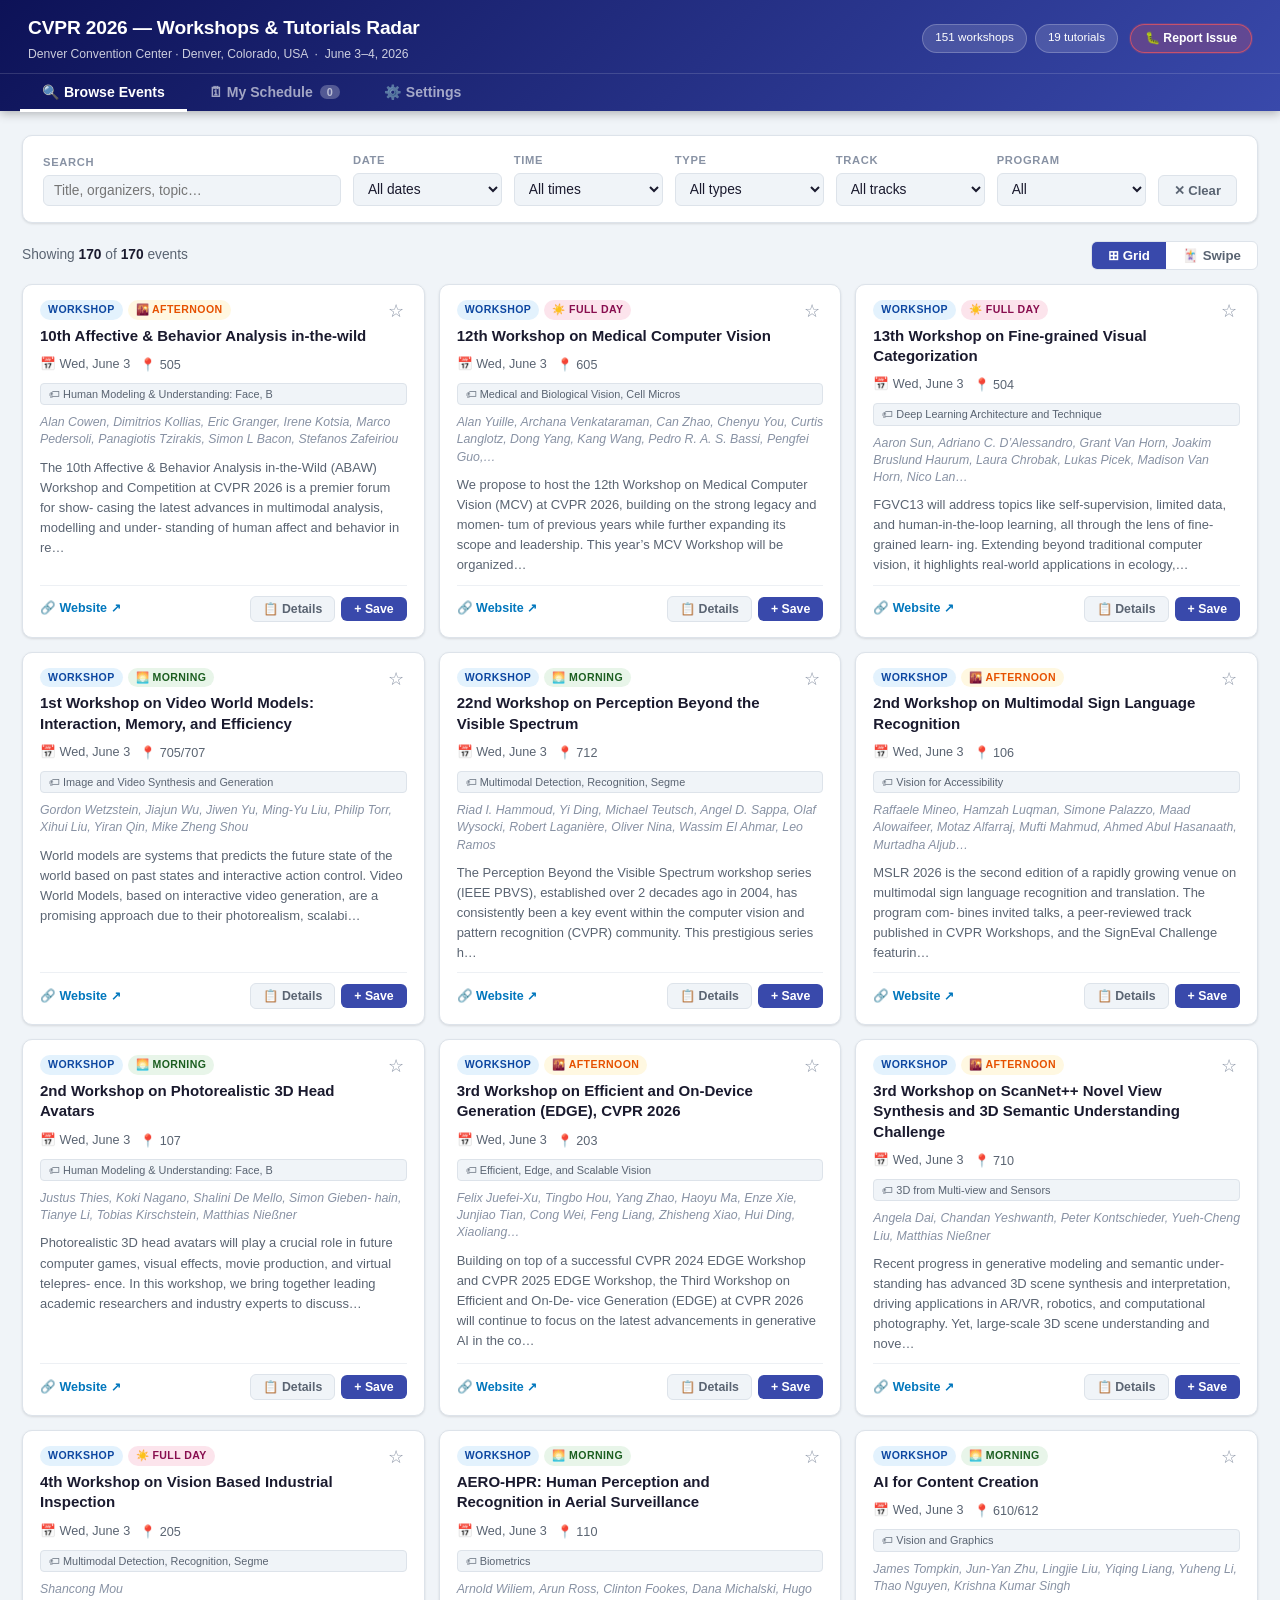
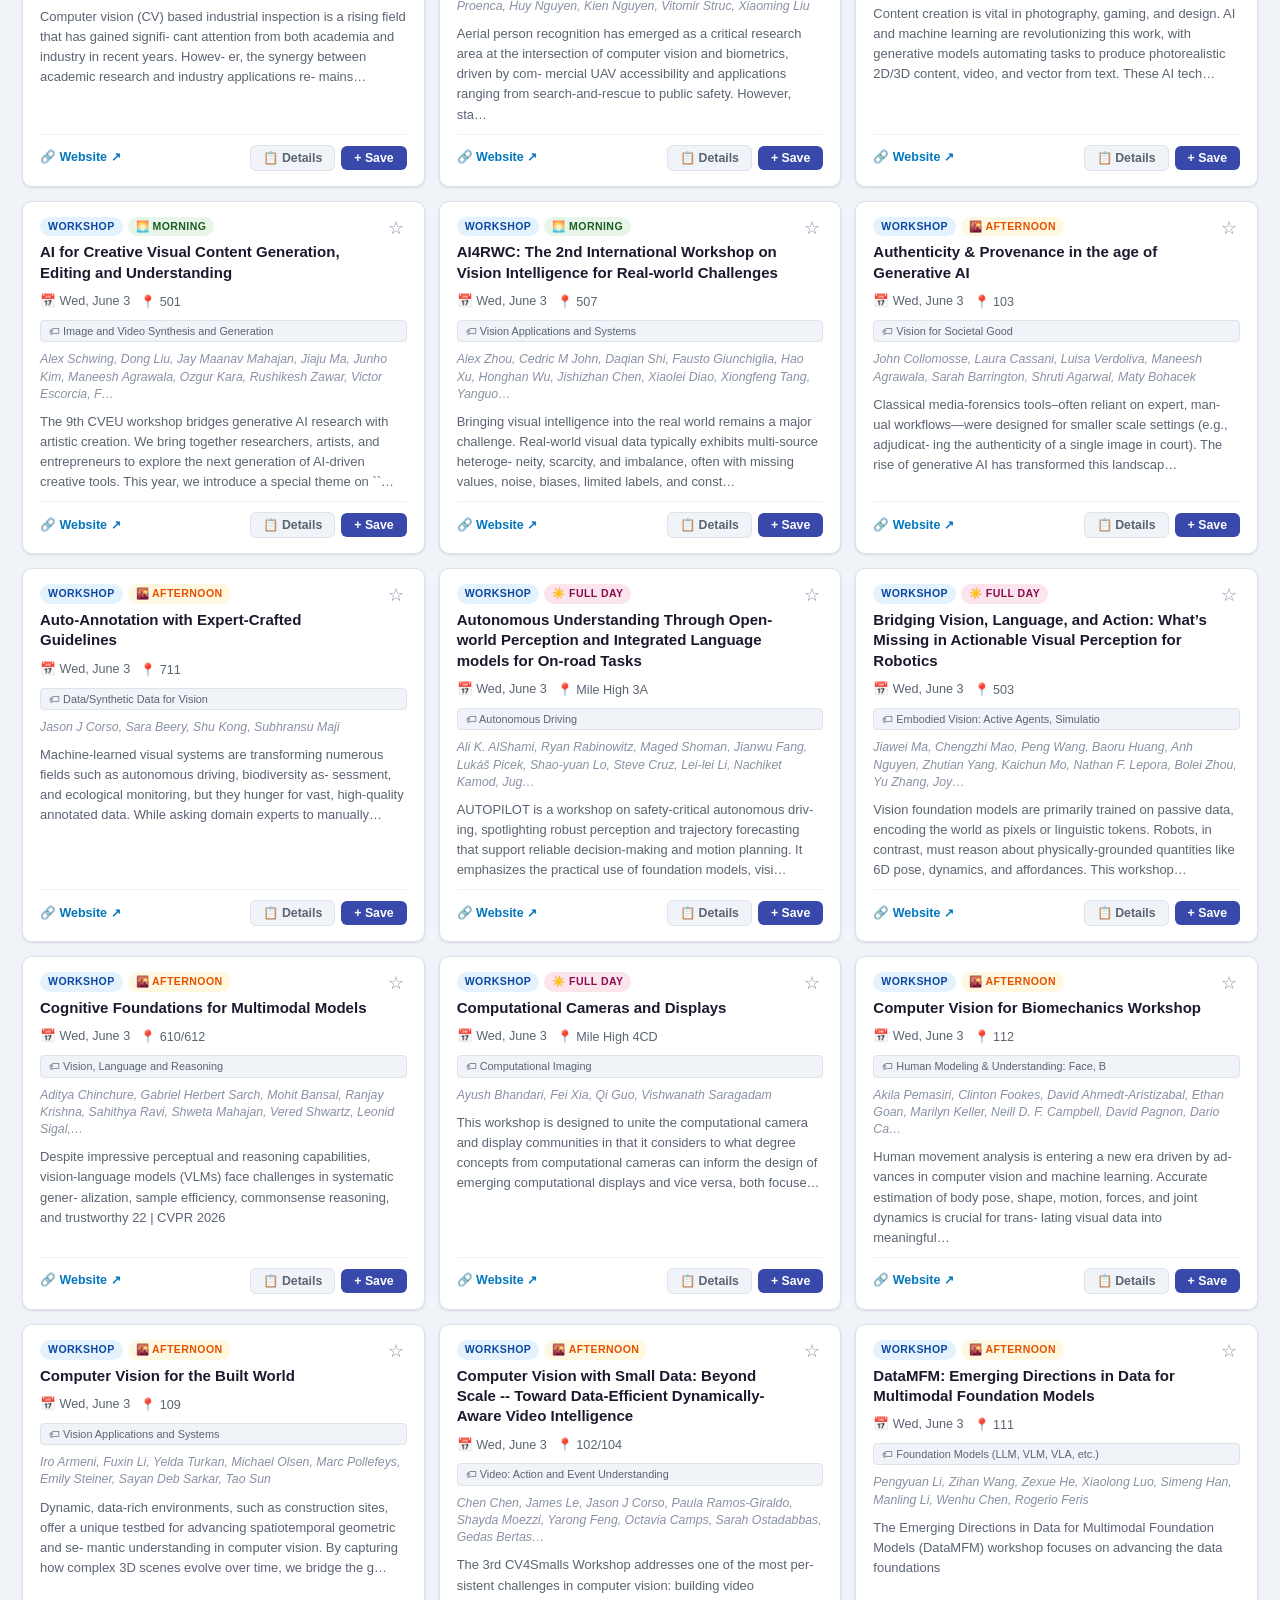
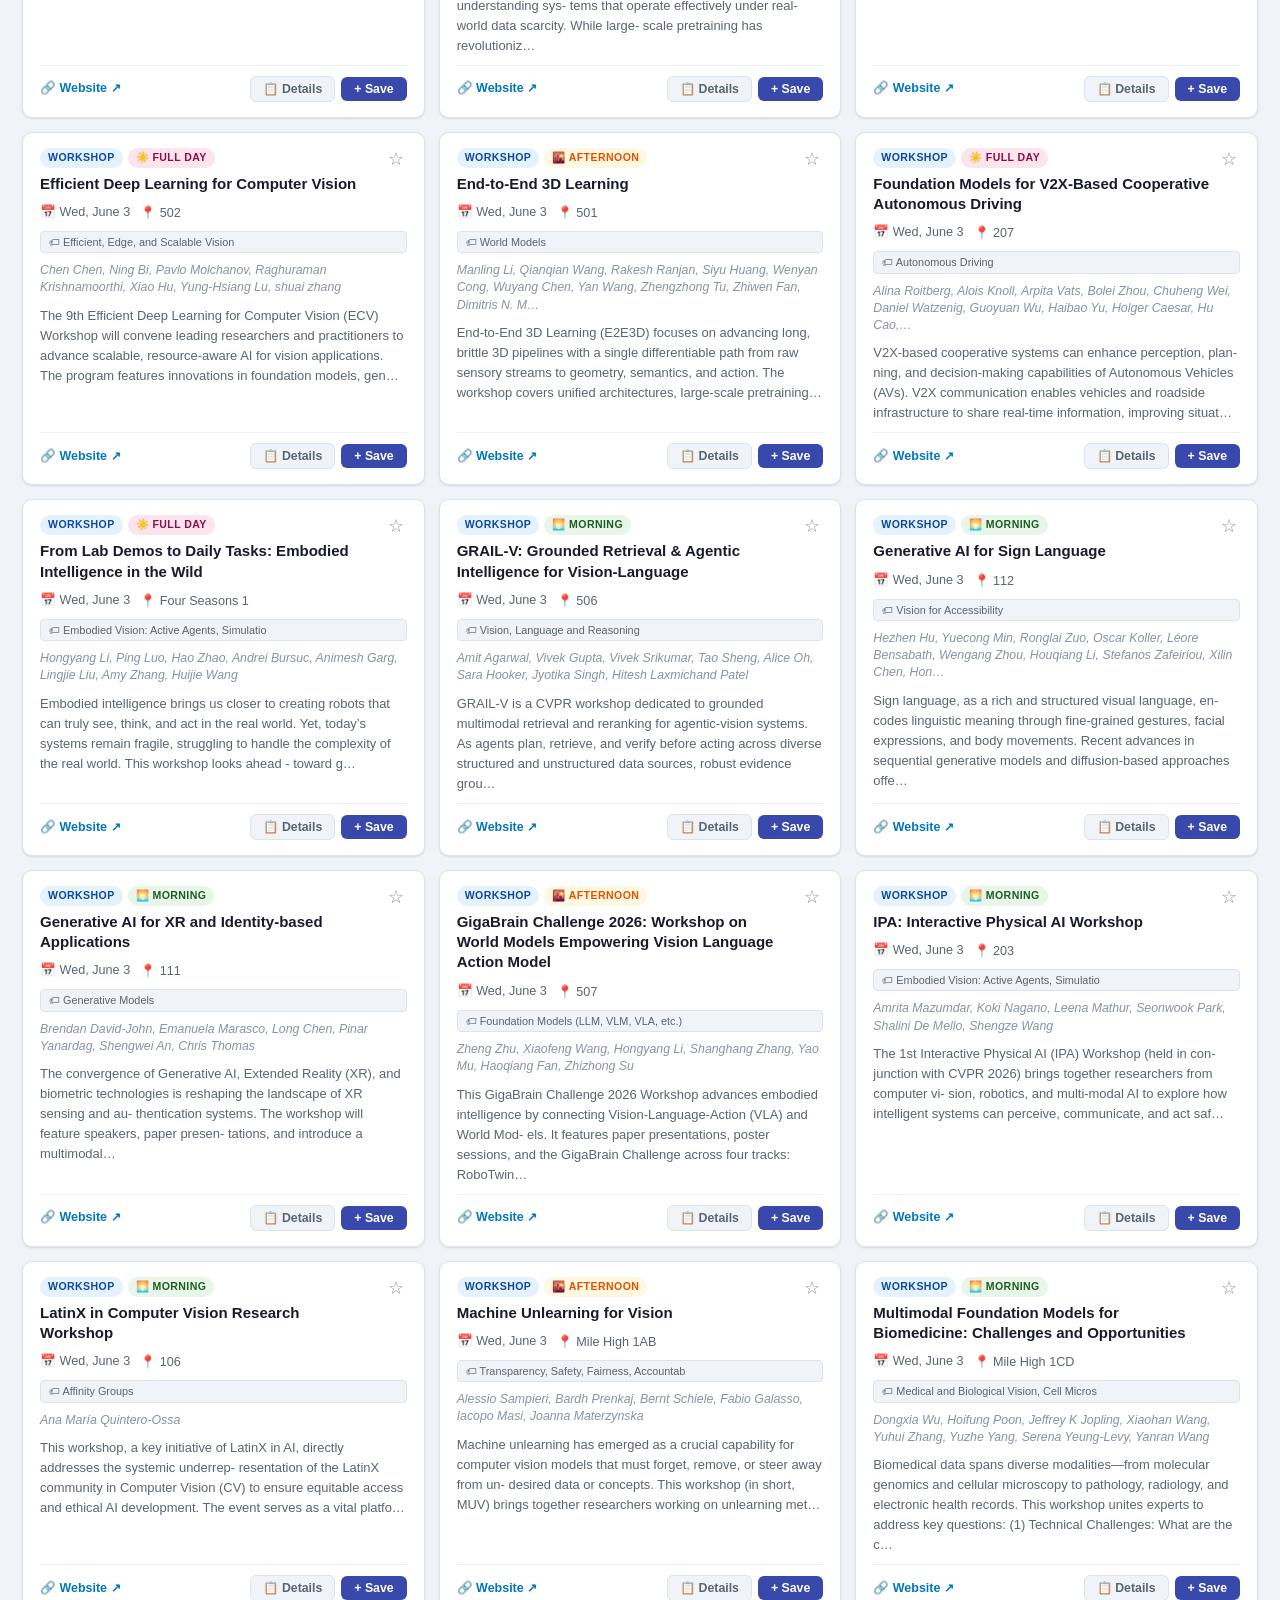
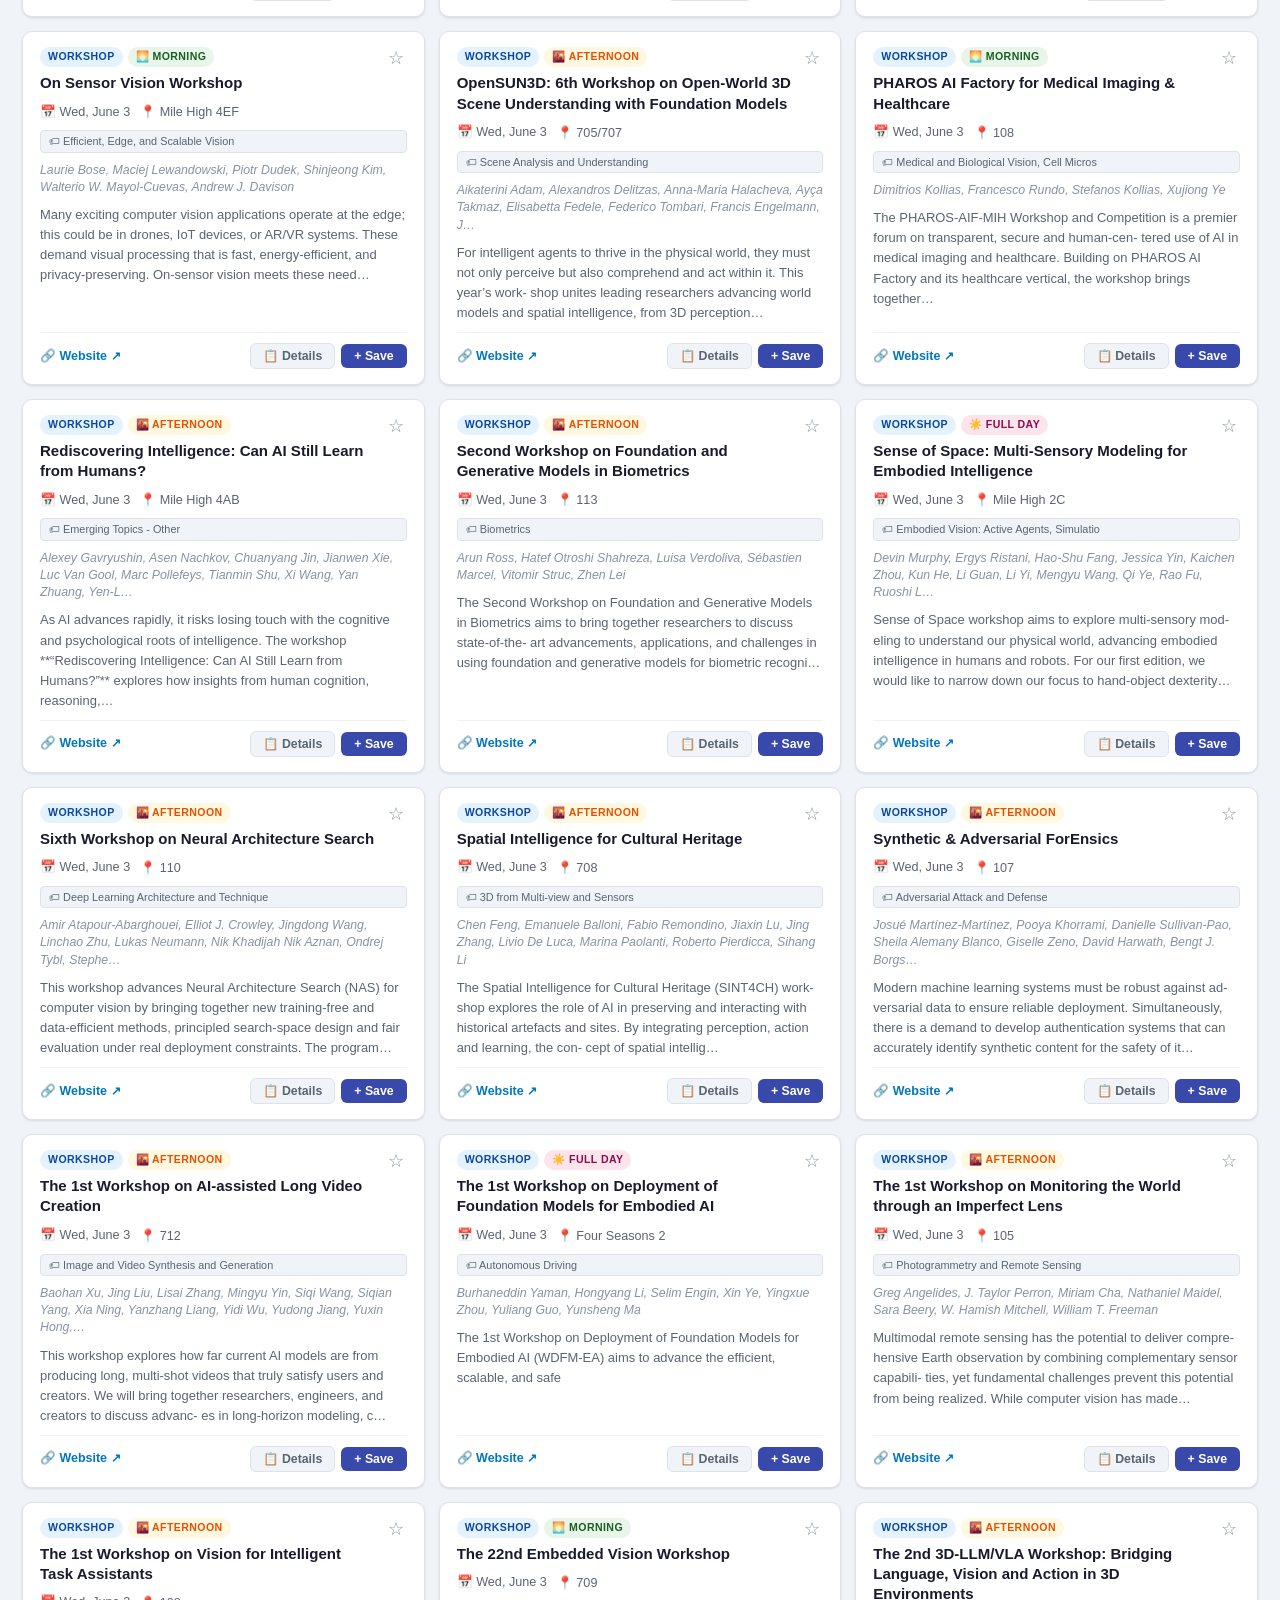
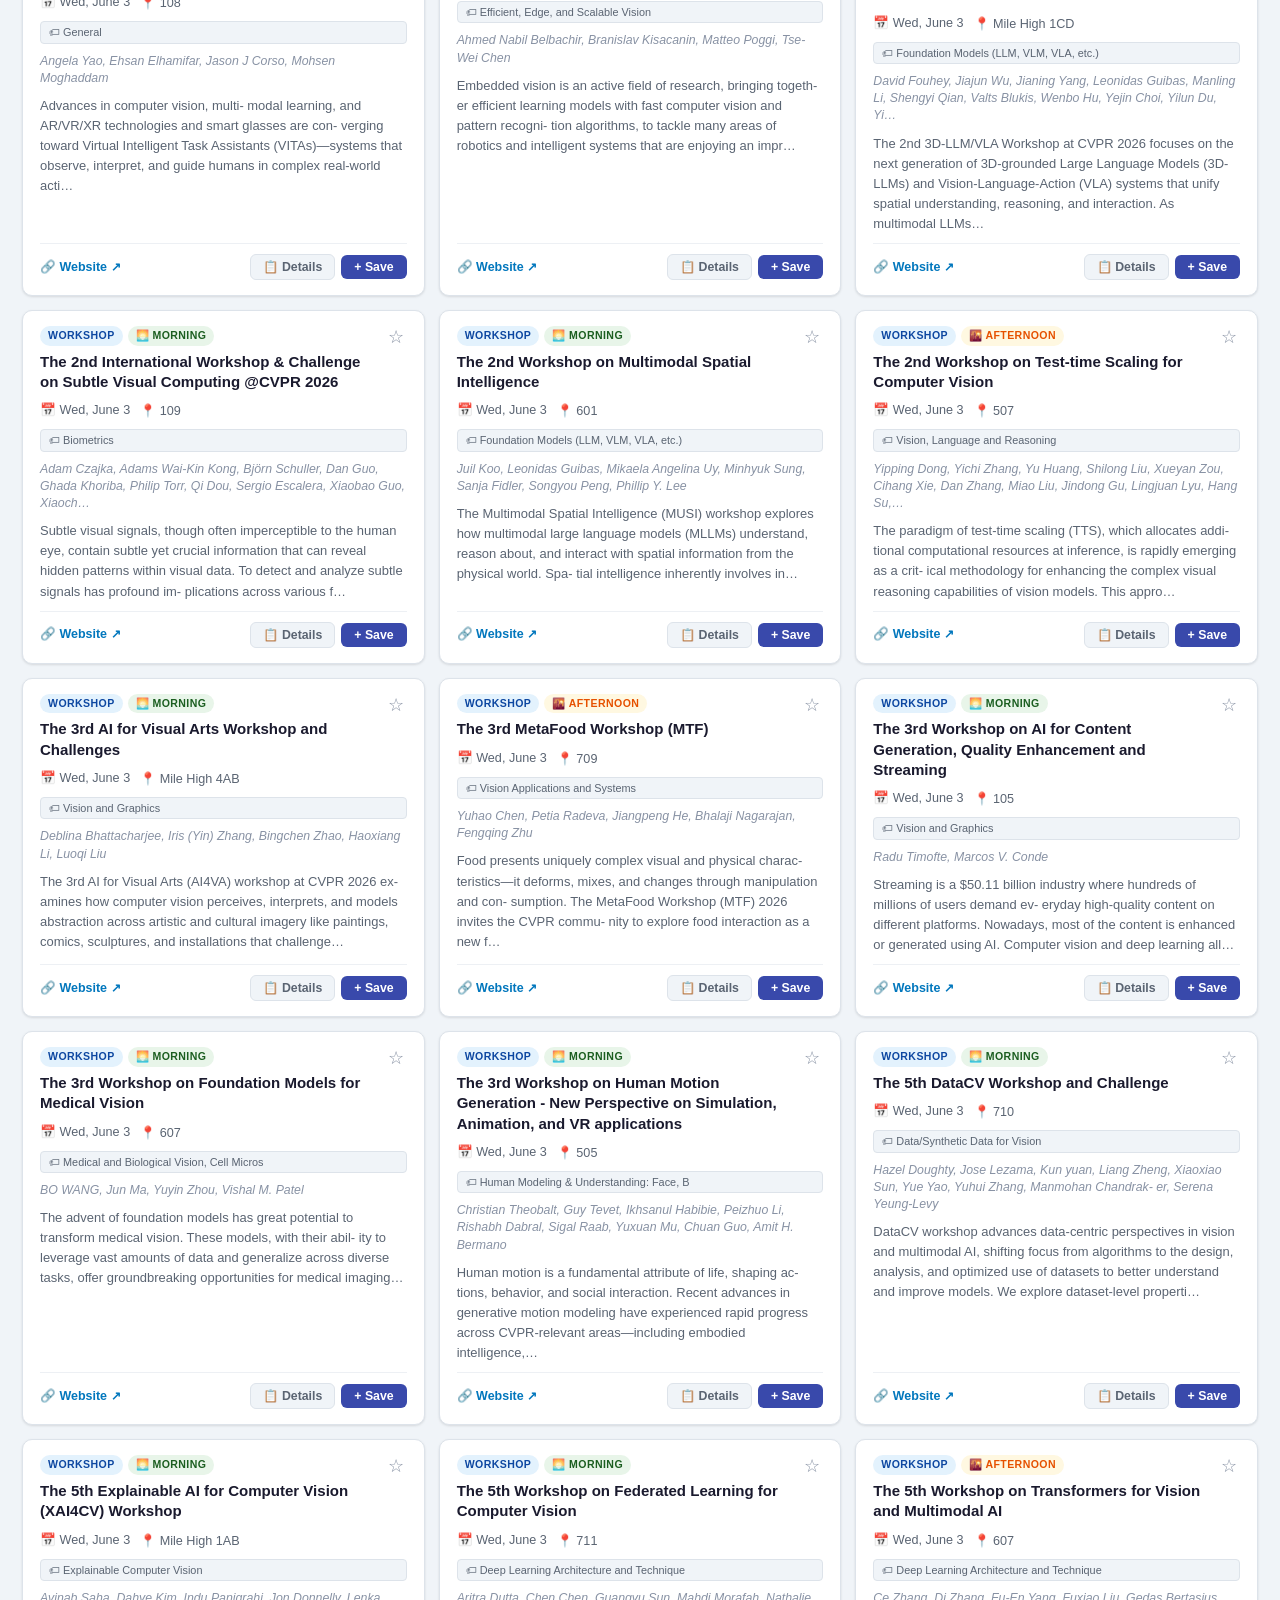
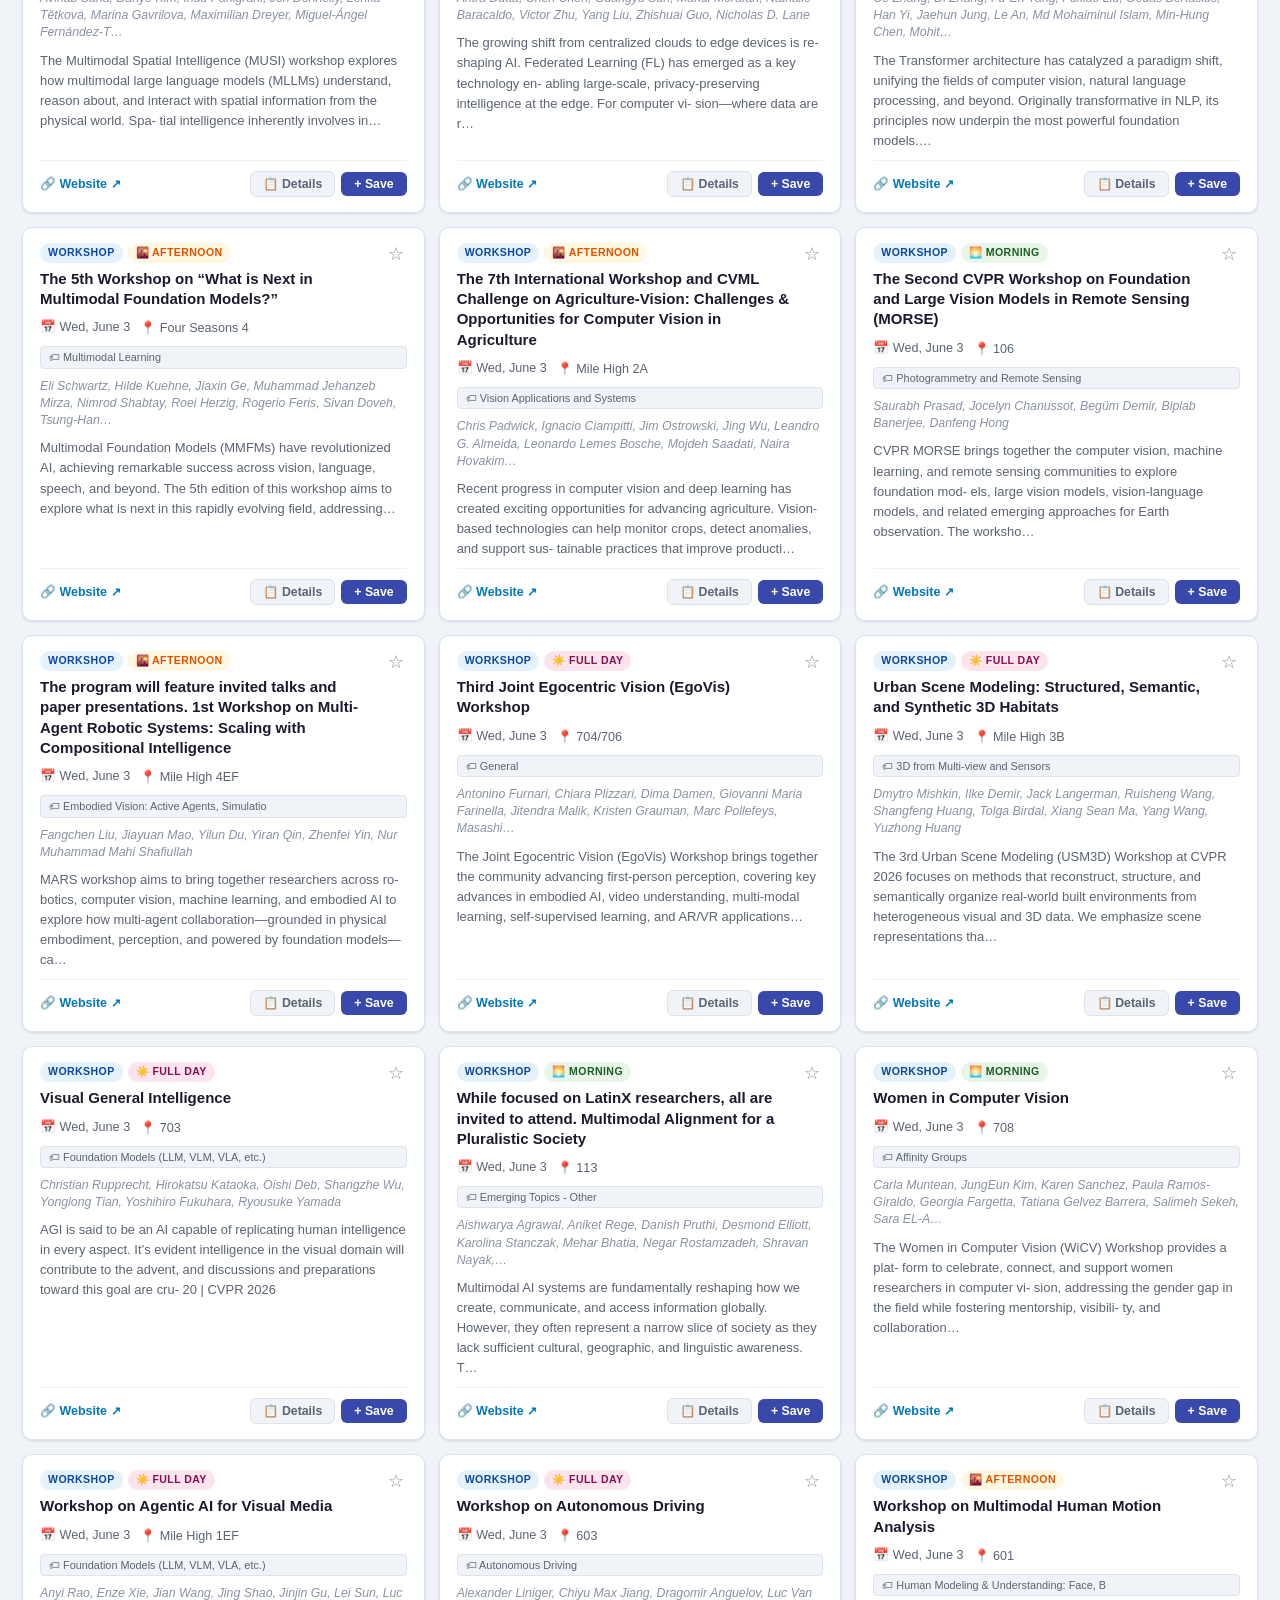
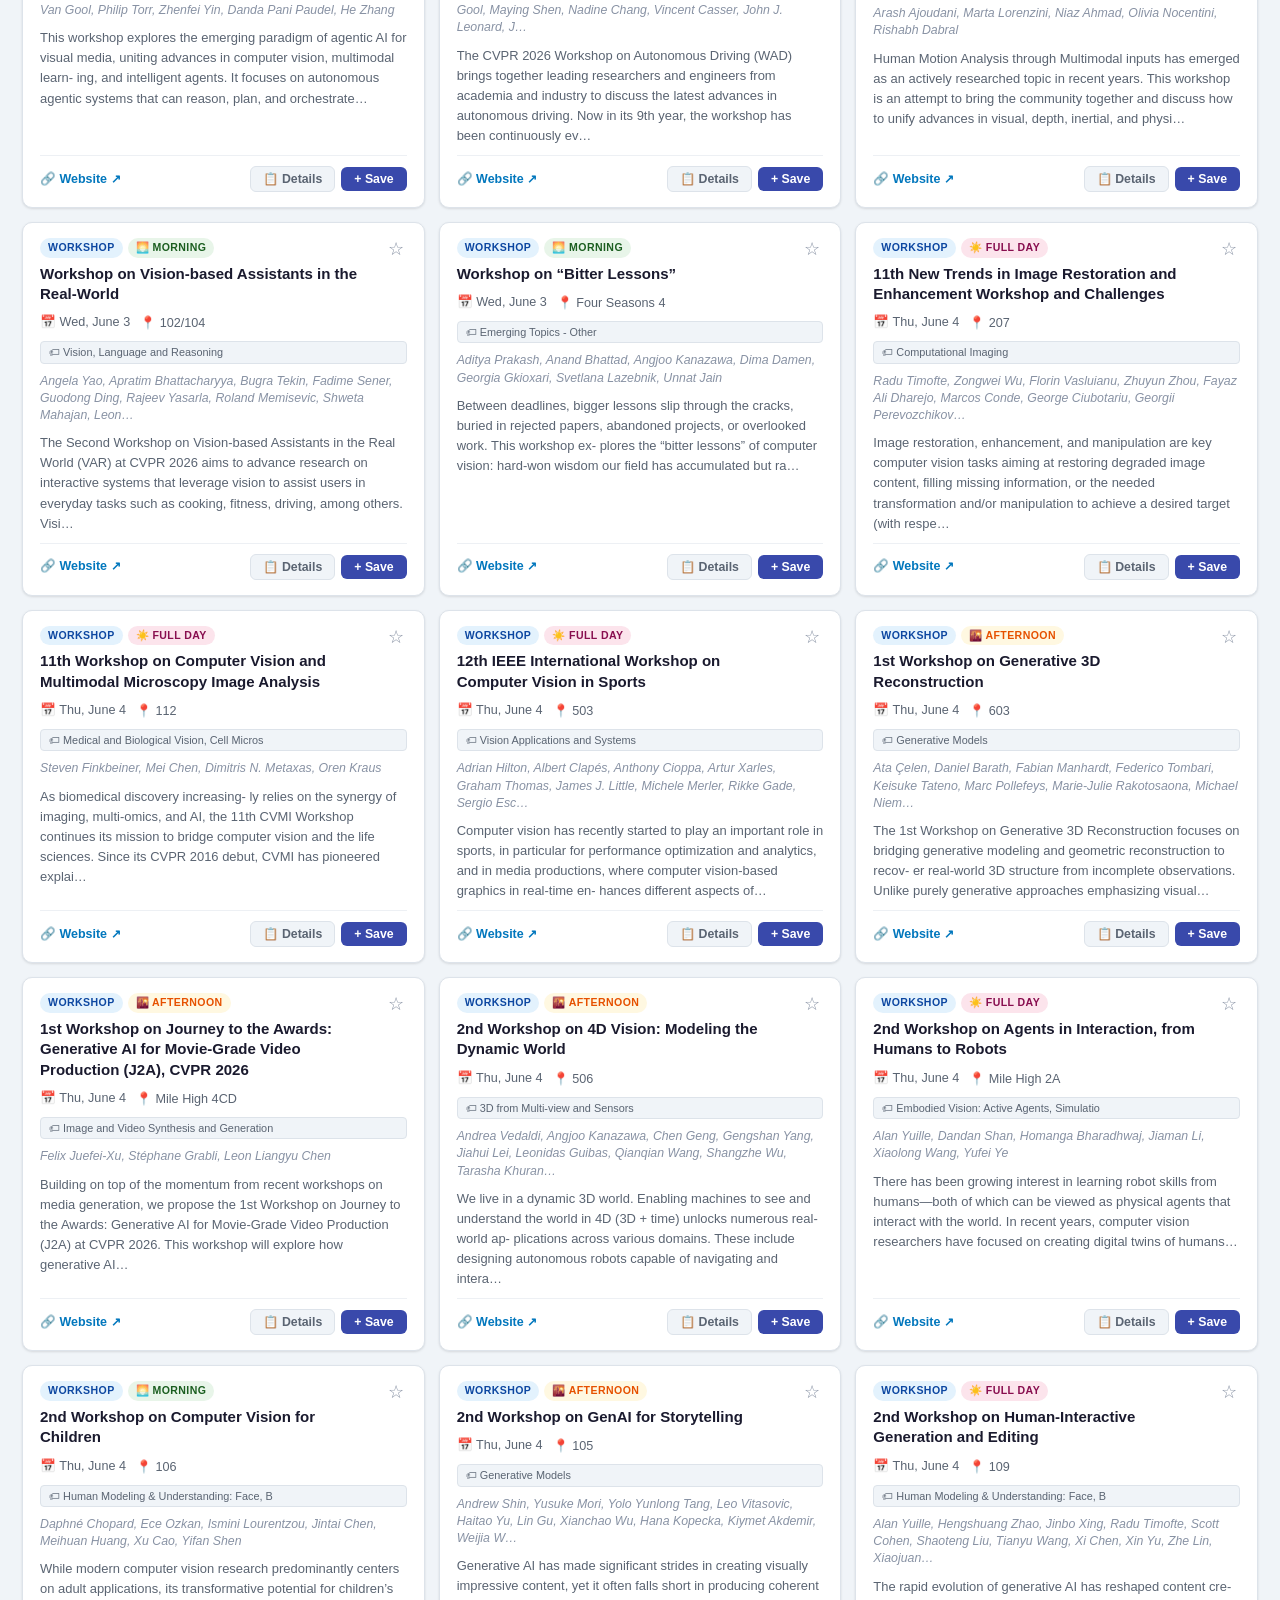
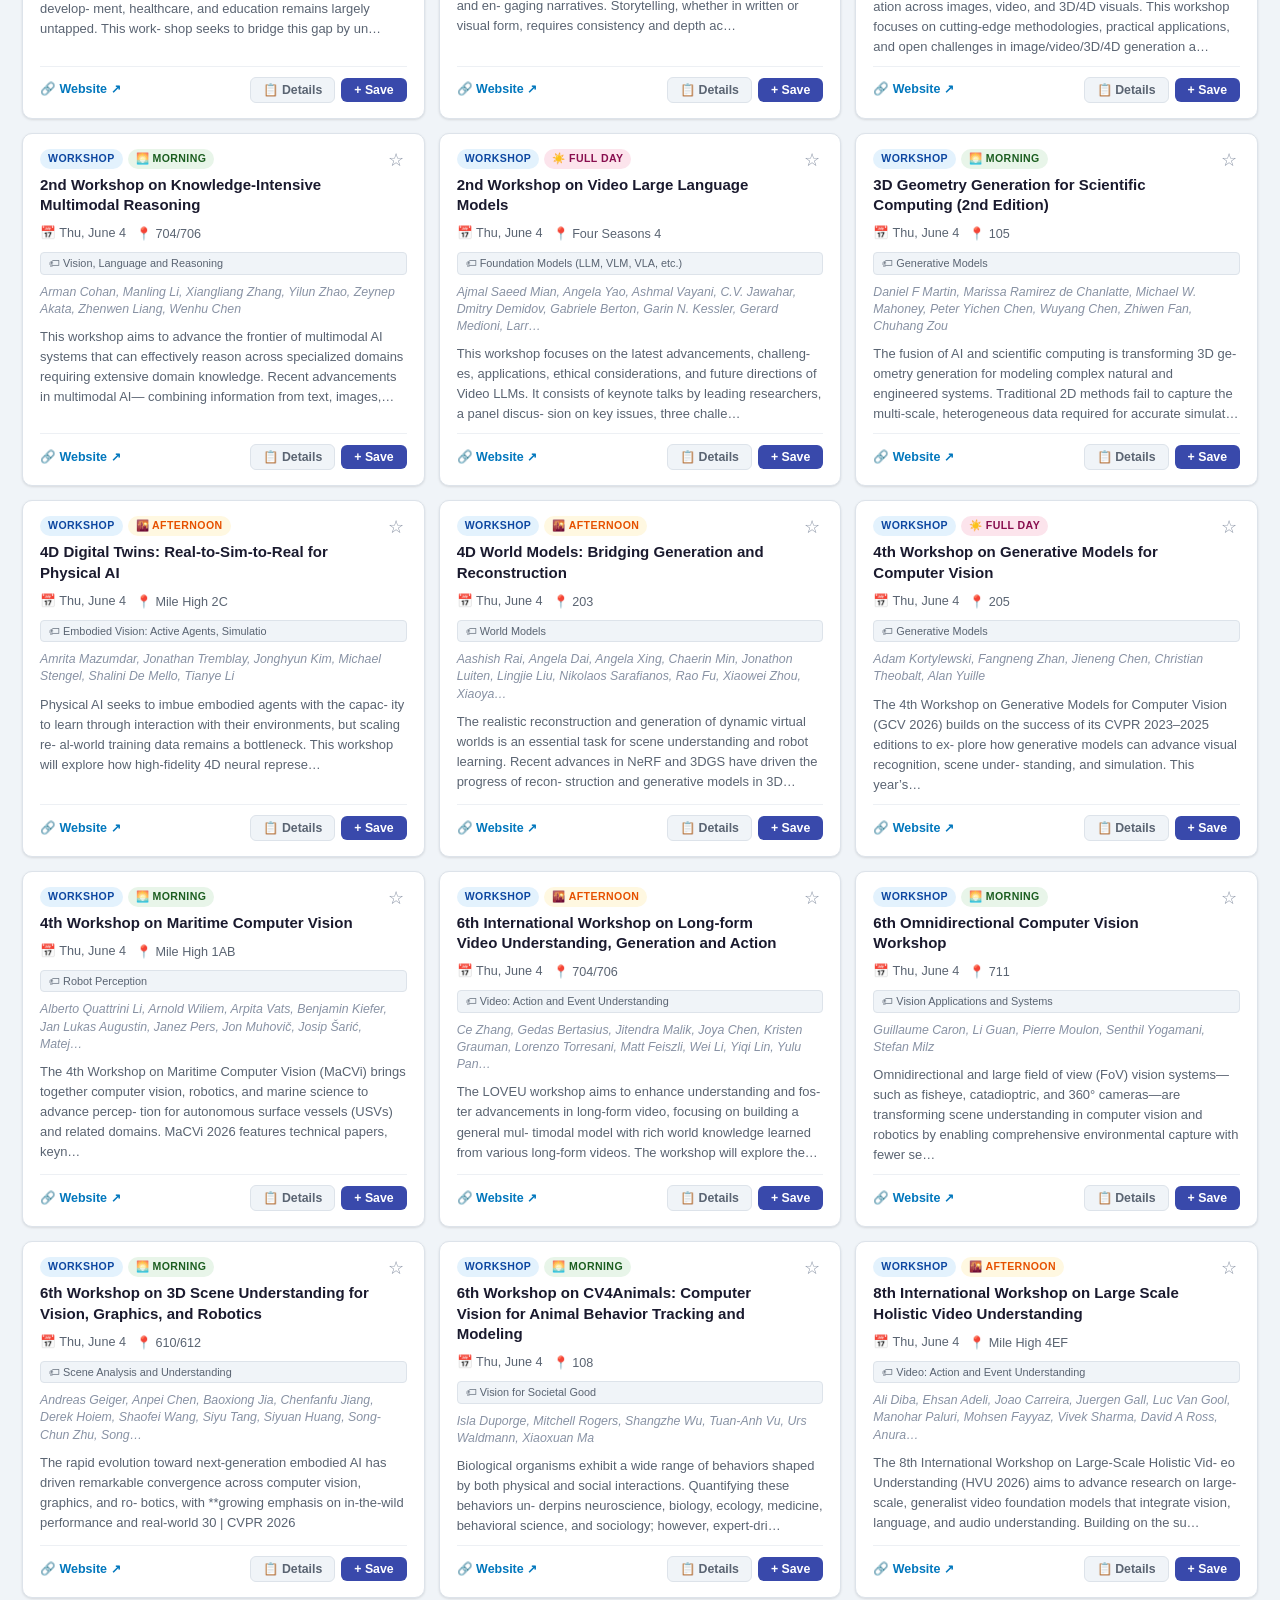
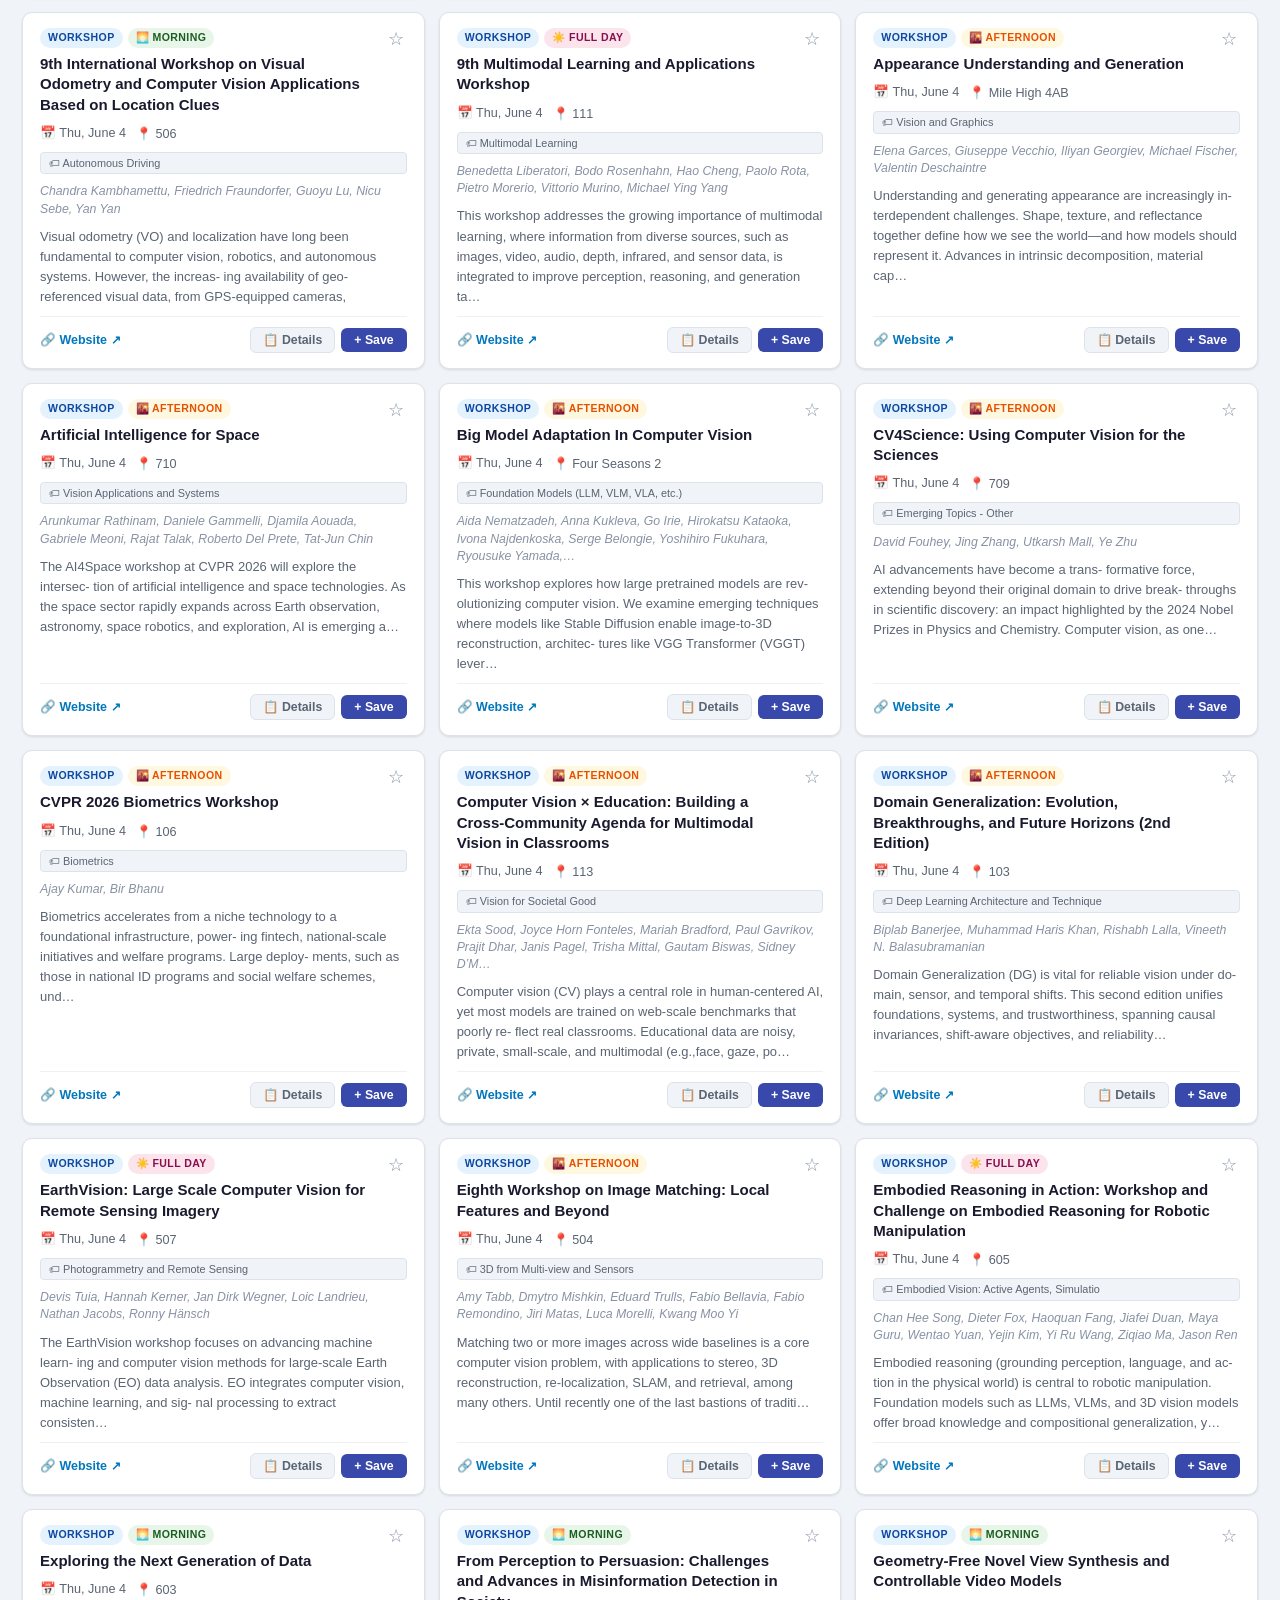
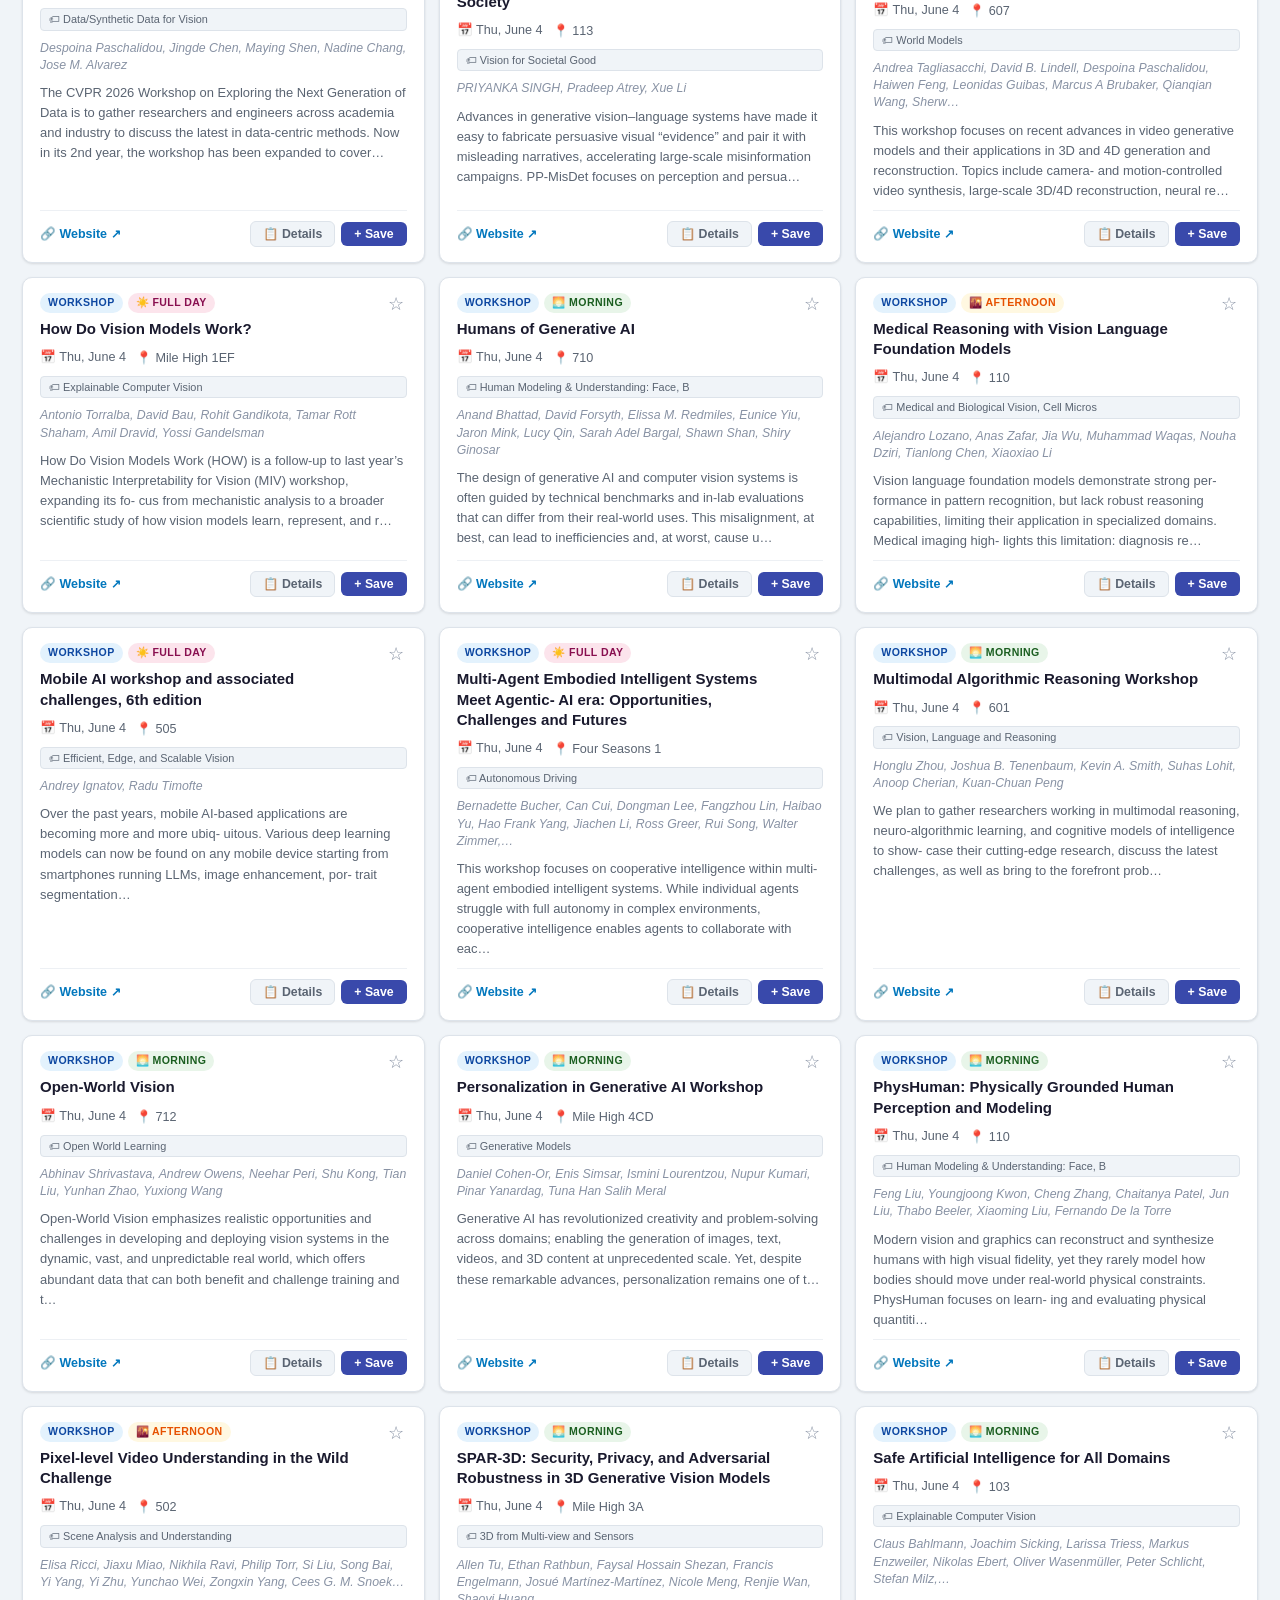
==== index.html @ 5ed2ede9 "feat: move settings tab into nav bar, add report issue button and link to github repository" ====
<!DOCTYPE html>
<html lang="en">
<head>
  <meta charset="UTF-8">
  <meta name="viewport" content="width=device-width, initial-scale=1.0">
  <title>CVPR 2026 — Workshops &amp; Tutorials</title>
  <link rel="icon" type="image/png" href="assets/images/logo.png">
  <link rel="apple-touch-icon" href="assets/images/logo.png">
  <link rel="stylesheet" href="assets/css/styles.css">
</head>

<!-- Google tag (gtag.js) -->
<script async src="https://www.googletagmanager.com/gtag/js?id=G-WH7D74BLW4"></script>
<script>
  window.dataLayer = window.dataLayer || [];
  function gtag(){dataLayer.push(arguments);}
  gtag('js', new Date());

  gtag('config', 'G-WH7D74BLW4');
</script>

<body>

<header>
  <div class="header-top">
    <div class="header-brand">
      <h1>CVPR 2026 — Workshops &amp; Tutorials Radar</h1>
      <p>Denver Convention Center · Denver, Colorado, USA &nbsp;·&nbsp; June 3–4, 2026</p>
    </div>
    <div class="header-meta">
      <span class="meta-pill" id="pill-workshops">— workshops</span>
      <span class="meta-pill" id="pill-tutorials">— tutorials</span>
      <a class="btn-report" href="https://github.com/Gabrysse/cvprworkshopradar/issues/new?template=event-correction.yml" target="_blank" rel="noopener noreferrer">🐛 Report Issue</a>
    </div>
  </div>
  <nav class="tab-nav">
    <button class="tab-btn active" data-tab="browse">🔍 Browse Events</button>
    <button class="tab-btn" data-tab="schedule">
      🗓 My Schedule
      <span class="tab-badge" id="sched-badge">0</span>
    </button>
    <button class="tab-btn" data-tab="settings">⚙️ Settings</button>
  </nav>
</header>

<main>
  <!-- ── Browse Tab ──────────────────────────────────────── -->
  <div id="tab-browse" class="tab-panel active">

    <div class="filter-bar">
      <button class="filter-toggle-btn" id="filter-toggle-btn">
        <span>🔍 Filter Events</span>
        <span class="filter-toggle-meta">
          <span class="filter-active-badge" id="filter-active-badge"></span>
          <span class="filter-toggle-arrow">▾</span>
        </span>
      </button>
      <div class="filter-row" id="filter-row">
        <div class="filter-group search">
          <label for="f-search">Search</label>
          <input type="search" id="f-search" placeholder="Title, organizers, topic…">
        </div>
        <div class="filter-group">
          <label for="f-date">Date</label>
          <select id="f-date">
            <option value="">All dates</option>
            <option value="6/3/2026">Wed, June 3</option>
            <option value="6/4/2026">Thu, June 4</option>
          </select>
        </div>
        <div class="filter-group">
          <label for="f-time">Time</label>
          <select id="f-time">
            <option value="">All times</option>
            <option value="AM">Morning (AM)</option>
            <option value="PM">Afternoon (PM)</option>
            <option value="Full Day">Full Day</option>
          </select>
        </div>
        <div class="filter-group">
          <label for="f-type">Type</label>
          <select id="f-type">
            <option value="">All types</option>
            <option value="Workshop">Workshop</option>
            <option value="Tutorial">Tutorial</option>
          </select>
        </div>
        <div class="filter-group">
          <label for="f-track">Track</label>
          <select id="f-track">
            <option value="">All tracks</option>
          </select>
        </div>
        <div class="filter-group">
          <label for="f-program">Program</label>
          <select id="f-program">
            <option value="">All</option>
            <option value="yes">✅ Available</option>
            <option value="no">❌ Not available</option>
          </select>
        </div>
        <button class="btn btn-ghost" id="btn-clear-filters" style="align-self:flex-end;">✕ Clear</button>
      </div>
    </div>

    <div class="results-info">
      <p class="results-count" id="results-count">Loading…</p>
      <div class="view-toggle">
        <button class="view-btn browse-view-btn active" data-bview="grid">⊞ Grid</button>
        <button class="view-btn browse-view-btn" data-bview="swipe">🃏 Swipe</button>
      </div>
    </div>

    <div id="events-grid" class="events-grid">
      <div class="empty-state" style="grid-column:1/-1">
        <div class="spinner"></div>
        <p>Loading events…</p>
      </div>
    </div>

    <div id="swipe-container" style="display:none">
      <div class="swipe-progress" id="swipe-progress"></div>
      <div class="swipe-deck" id="swipe-deck"></div>
      <div class="swipe-actions">
        <button class="swipe-btn swipe-btn-undo" id="swipe-btn-undo" title="Undo last" disabled>↩</button>
        <button class="swipe-btn swipe-btn-skip" id="swipe-btn-skip" title="Skip">✕</button>
        <button class="swipe-btn swipe-btn-info" id="swipe-btn-info" title="View details">🔍</button>
        <button class="swipe-btn swipe-btn-save" id="swipe-btn-save" title="Save to schedule">★</button>
      </div>
      <div class="swipe-hint">← Swipe left to skip &nbsp;·&nbsp; Swipe right or ★ to save &nbsp;·&nbsp; Tap card for details</div>
    </div>

  </div>

  <!-- ── My Schedule Tab ─────────────────────────────────── -->
  <div id="tab-schedule" class="tab-panel">

    <div class="schedule-header">
      <h2 id="sched-title">My Schedule</h2>
      <div class="schedule-controls">
        <div class="view-toggle">
          <button class="view-btn active" data-view="list">☰ List</button>
          <button class="view-btn" data-view="calendar">🗓 Calendar</button>
        </div>
        <button class="btn btn-danger" id="btn-clear-all" style="display:none">🗑 Clear All</button>
      </div>
    </div>

    <div id="sched-list"></div>
    <div id="sched-calendar" style="display:none"></div>

  </div>

  <!-- ── Settings Tab ──────────────────────────────────── -->
  <div id="tab-settings" class="tab-panel">
    <div class="settings-card">
      <div class="settings-card-header">
        <div class="settings-card-title">⚙️ Settings</div>
        <div class="settings-card-subtitle">Preferences are saved in your browser</div>
      </div>
      <div class="settings-card-body">

        <div class="settings-row">
          <div class="settings-row-info">
            <div class="settings-row-label">Refresh Data</div>
            <div class="settings-row-desc">Re-fetch events from the JSON file</div>
          </div>
          <button class="btn btn-primary" id="settings-refresh-btn" style="display:inline-flex;align-items:center;gap:6px;">
            <span class="btn-refresh-icon">↺ Fetch update</span>
            <span class="btn-spinner"></span>
          </button>
        </div>

        <div class="settings-row">
          <div class="settings-row-info">
            <div class="settings-row-label">Theme</div>
            <div class="settings-row-desc">Follows system preference by default</div>
          </div>
          <div class="theme-selector" id="theme-selector" role="group" aria-label="Theme selection">
            <button class="theme-btn" data-theme="light">☀ Light</button>
            <button class="theme-btn" data-theme="system">Auto</button>
            <button class="theme-btn" data-theme="dark">🌙 Dark</button>
          </div>
        </div>

        <div class="settings-row">
          <div class="settings-row-info">
            <div class="settings-row-label">Show Organizers</div>
            <div class="settings-row-desc">Display organizer names on event cards</div>
          </div>
          <label class="toggle-switch" aria-label="Toggle organizer display">
            <input type="checkbox" id="settings-show-organizers">
            <span class="toggle-slider"></span>
          </label>
        </div>

        <div class="settings-row">
          <div class="settings-row-info">
            <div class="settings-row-label">Show About Section</div>
            <div class="settings-row-desc">Display event summaries on cards</div>
          </div>
          <label class="toggle-switch" aria-label="Toggle about section">
            <input type="checkbox" id="settings-show-about">
            <span class="toggle-slider"></span>
          </label>
        </div>

        <div class="settings-row settings-row-share">
          <div class="settings-row-info">
            <div class="settings-row-label">Share Bookmarks</div>
            <div class="settings-row-desc">Share your saved events across devices via QR code or link</div>
          </div>
          <button class="btn btn-primary share-action-btn" id="share-export-btn">&#8593; Share</button>
        </div>

        <div id="share-export-panel" class="share-panel" style="display:none">
          <div id="share-qr" class="share-qr-wrap"></div>
          <div class="share-url-row">
            <input type="text" id="share-url-input" class="share-url-input" readonly aria-label="Share link">
            <button class="btn btn-ghost" id="share-copy-btn">Copy link</button>
          </div>
          <p class="share-hint">Scan the QR code or copy the link on another device to import your bookmarks.</p>
        </div>

      </div>
    </div>
  </div>

</main>

<!-- ── Event Details Modal ──────────────────────────────── -->
<div id="event-modal" class="modal-backdrop" style="display:none" role="dialog" aria-modal="true" aria-labelledby="modal-title-text">
  <button class="modal-nav-btn" id="modal-prev" aria-label="Previous event">&#8592;</button>
  <div class="modal-container" id="modal-container">

    <div class="modal-header">
      <div class="modal-header-text">
        <div id="modal-badges" class="badges-row" style="margin-bottom:6px;"></div>
        <div class="modal-title" id="modal-title-text"></div>
        <div class="modal-subtitle" id="modal-subtitle"></div>
      </div>
      <button class="modal-close" id="modal-close" aria-label="Close">✕</button>
    </div>

    <div class="modal-body">
      <div class="modal-meta-row" id="modal-meta"></div>

      <div id="modal-track-wrap">
        <div class="modal-section-label">Track</div>
        <div id="modal-track" class="track-tag" style="font-size:.8rem;padding:4px 12px;max-width:none;white-space:normal;"></div>
      </div>

      <div id="modal-organizers-wrap">
        <div class="modal-section-label">Organizers</div>
        <div class="modal-section-text organizers-text" id="modal-organizers"></div>
      </div>

      <div id="modal-summary-wrap">
        <div class="modal-section-label">About</div>
        <div class="modal-section-text" id="modal-summary"></div>
      </div>

      <div>
        <div class="modal-program-header">
          <div class="modal-section-label" style="margin-bottom:0;">Program / Schedule</div>
          <button class="btn btn-ghost program-compact-btn" id="program-compact-btn">⊟ Compact</button>
        </div>
        <div class="modal-program-wrap" id="modal-program-wrap">
          <div class="modal-program-text" id="modal-program-text"></div>
          <div class="modal-program-unavailable" id="modal-program-unavailable" style="display:none"></div>
          <div class="modal-program-source" id="modal-program-source" style="display:none"></div>
        </div>
      </div>
    </div>

    <div class="modal-footer">
      <div id="modal-footer-scraped" style="font-size:.72rem;color:var(--text-light);"></div>
      <div style="display:flex;gap:8px;">
        <a class="btn btn-ghost" id="modal-website-btn" href="#" target="_blank" rel="noopener" style="display:none;font-size:.82rem;">🔗 Website ↗</a>
        <button class="btn btn-primary" id="modal-save-btn" style="font-size:.82rem;"></button>
      </div>
    </div>

  </div>
  <button class="modal-nav-btn" id="modal-next" aria-label="Next event">&#8594;</button>
  <div class="modal-nav-counter" id="modal-nav-counter"></div>
</div>



<!-- ── Import Confirm Modal ─────────────────────────────── -->
<div id="import-confirm-modal" class="modal-backdrop" style="display:none" role="dialog" aria-modal="true" aria-labelledby="import-confirm-title">
  <div class="modal-container import-confirm-container">
    <div class="modal-header">
      <div class="modal-header-text">
        <div class="modal-title" id="import-confirm-title">📥 Import Bookmarks</div>
      </div>
      <button class="modal-close" id="import-confirm-close" aria-label="Close">✕</button>
    </div>
    <div class="modal-body" style="padding-bottom:0">
      <p id="import-confirm-msg" style="margin:0;font-size:.9rem;line-height:1.5"></p>
    </div>
    <div class="modal-footer" style="justify-content:flex-end;gap:8px;padding-top:16px">
      <button class="btn btn-ghost" id="import-confirm-cancel">Cancel</button>
      <button class="btn btn-primary" id="import-confirm-proceed">Proceed</button>
    </div>
  </div>
</div>

<!-- ── Floor Map Modal ─────────────────────────────────── -->
<div id="map-modal" style="display:none" role="dialog" aria-modal="true" aria-label="Floor map">
  <div id="map-modal-container">
    <div id="map-modal-header">
      <span id="map-modal-label" class="map-modal-label-text">Room</span>
      <button id="map-modal-close" aria-label="Close map">✕</button>
    </div>
    <div id="map-modal-body">
      <div id="map-modal-image-wrap">
        <img id="map-modal-img" alt="Convention center floor plan" src="">
        <canvas id="map-modal-canvas"></canvas>
      </div>
    </div>
  </div>
</div>

<div id="toast-box"></div>

<footer class="site-footer">
  <p>⚠️ This website may contain errors or inaccuracies. We are not affiliated with or endorsed by CVPR, IEEE, or CVF in any way. Use at your own discretion.</p>
  <p><a href="https://github.com/Gabrysse/cvprworkshopradar/" target="_blank" rel="noopener noreferrer">View source on GitHub</a></p>
</footer>

<script src="assets/js/qrcode.min.js"></script>
<script>
  window.va = window.va || function () { (window.vaq = window.vaq || []).push(arguments); };
</script>
<script src="assets/js/app.js" defer></script>
</body>
</html>
---- assets/css/styles.css ----
:root {
  --primary:       #1a237e;
  --primary-light: #3949ab;
  --primary-dark:  #0d1257;
  --accent:        #0277bd;
  --accent-light:  #29b6f6;
  --success:       #2e7d32;
  --danger:        #c62828;
  --bg:            #f0f4f8;
  --bg-card:       #ffffff;
  --text:          #1a1a2e;
  --text-muted:    #5a6472;
  --text-light:    #8892a4;
  --border:        #dde3ea;
  --border-light:  #edf0f4;
  --shadow-sm:     0 1px 3px rgba(0,0,0,.08), 0 1px 2px rgba(0,0,0,.04);
  --shadow-md:     0 4px 14px rgba(0,0,0,.10), 0 2px 4px rgba(0,0,0,.06);
  --shadow-lg:     0 8px 28px rgba(0,0,0,.14);
  --radius:        10px;
  --radius-sm:     6px;
  --tr:            0.17s ease;
}
*, *::before, *::after { box-sizing: border-box; margin: 0; padding: 0; }
html { -webkit-text-size-adjust: 100%; text-size-adjust: 100%; }

body {
  font-family: -apple-system, BlinkMacSystemFont, 'Segoe UI', Roboto, sans-serif;
  background: var(--bg);
  color: var(--text);
  min-height: 100vh;
  line-height: 1.5;
  display: flex;
  flex-direction: column;
}

/* ── Header ─────────────────────────────────────────── */
header {
  background: linear-gradient(135deg, var(--primary-dark) 0%, var(--primary-light) 100%);
  color: #fff;
  position: sticky;
  top: 0;
  z-index: 100;
  box-shadow: 0 2px 10px rgba(0,0,0,.30);
}
.header-top {
  display: flex;
  align-items: center;
  justify-content: space-between;
  padding: 14px 28px 10px;
  gap: 16px;
  flex-wrap: wrap;
}
.header-brand h1 { font-size: 1.2rem; font-weight: 700; letter-spacing: -.01em; }
.header-brand p  { font-size: .76rem; opacity: .78; margin-top: 2px; }
.header-meta { display: flex; gap: 8px; flex-wrap: wrap; }
.meta-pill {
  background: rgba(255,255,255,.14);
  border: 1px solid rgba(255,255,255,.22);
  border-radius: 20px;
  padding: 3px 12px;
  font-size: .73rem;
  font-weight: 500;
}

/* ── Tab Nav ─────────────────────────────────────────── */
.tab-nav {
  display: flex;
  padding: 0 20px;
  border-top: 1px solid rgba(255,255,255,.14);
}
.tab-btn {
  background: none;
  border: none;
  color: rgba(255,255,255,.60);
  cursor: pointer;
  padding: 9px 22px;
  font-size: .88rem;
  font-weight: 600;
  border-bottom: 3px solid transparent;
  transition: all var(--tr);
  display: flex;
  align-items: center;
  gap: 7px;
  position: relative;
  bottom: -1px;
  font-family: inherit;
}
.tab-btn:hover { color: rgba(255,255,255,.90); }
.tab-btn.active { color: #fff; border-bottom-color: #fff; }
.tab-badge {
  background: rgba(255,255,255,.25);
  font-size: .68rem;
  font-weight: 700;
  padding: 1px 7px;
  border-radius: 12px;
  min-width: 20px;
  text-align: center;
  transition: background var(--tr);
}
.tab-btn.active .tab-badge { background: var(--accent-light); color: var(--primary-dark); }

/* ── Main Layout ────────────────────────────────────── */
main { max-width: 1440px; width: 100%; margin: 0 auto; padding: 24px 22px 60px; flex: 1; }
.tab-panel { display: none; }
.tab-panel.active { display: block; }

/* ── Filter Bar ─────────────────────────────────────── */
.filter-bar {
  background: var(--bg-card);
  border-radius: var(--radius);
  padding: 16px 20px;
  box-shadow: var(--shadow-sm);
  border: 1px solid var(--border);
  margin-bottom: 18px;
}
.filter-row {
  display: flex;
  flex-wrap: wrap;
  gap: 12px;
  align-items: flex-end;
}
.filter-group { display: flex; flex-direction: column; gap: 4px; flex: 1; min-width: 130px; }
.filter-group.search { flex: 2; min-width: 200px; }
.filter-group label {
  font-size: .70rem;
  font-weight: 700;
  text-transform: uppercase;
  letter-spacing: .06em;
  color: var(--text-light);
}
.filter-group input,
.filter-group select {
  border: 1.5px solid var(--border);
  border-radius: var(--radius-sm);
  padding: 7px 10px;
  font-size: .86rem;
  font-family: inherit;
  background: var(--bg);
  color: var(--text);
  outline: none;
  transition: border-color var(--tr), background var(--tr);
  width: 100%;
}
.filter-group input:focus,
.filter-group select:focus { border-color: var(--primary-light); background: #fff; }

/* ── Buttons ─────────────────────────────────────────── */
.btn {
  cursor: pointer;
  border: none;
  border-radius: var(--radius-sm);
  padding: 7px 15px;
  font-size: .82rem;
  font-weight: 600;
  font-family: inherit;
  transition: all var(--tr);
  display: inline-flex;
  align-items: center;
  gap: 5px;
  white-space: nowrap;
}
.btn-ghost   { background: var(--bg); color: var(--text-muted); border: 1.5px solid var(--border); }
.btn-ghost:hover   { background: var(--border-light); color: var(--text); }
.btn-primary { background: var(--primary-light); color: #fff; }
.btn-primary:hover { background: var(--primary); }
.btn-saved   { background: #e3f2fd; color: var(--accent); border: 1.5px solid #bbdefb; }
.btn-saved:hover { background: #ffebee; color: var(--danger); border-color: #ffcdd2; }
.btn-danger  { background: #ffebee; color: var(--danger); border: 1.5px solid #ffcdd2; }
.btn-danger:hover { background: #ffcdd2; }

/* ── Results Info ────────────────────────────────────── */
.results-info {
  display: flex;
  align-items: center;
  justify-content: space-between;
  margin-bottom: 14px;
}
.results-count { font-size: .86rem; color: var(--text-muted); font-weight: 500; }
.results-count strong { color: var(--text); }

/* ── Events Grid ─────────────────────────────────────── */
.events-grid {
  display: grid;
  grid-template-columns: repeat(auto-fill, minmax(355px, 1fr));
  gap: 14px;
}

/* ── Event Card ──────────────────────────────────────── */
.event-card {
  background: var(--bg-card);
  border: 1.5px solid var(--border);
  border-radius: var(--radius);
  padding: 15px 17px;
  box-shadow: var(--shadow-sm);
  display: flex;
  flex-direction: column;
  gap: 9px;
  transition: box-shadow var(--tr), border-color var(--tr), transform var(--tr);
}
.event-card:hover { box-shadow: var(--shadow-md); border-color: #b0bec5; transform: translateY(-1px); }
.event-card.saved { border-color: var(--accent); background: linear-gradient(160deg, #fff 60%, #e8f4fc 100%); }

.card-header { display: flex; align-items: flex-start; justify-content: space-between; gap: 8px; }
.card-header-left { flex: 1; min-width: 0; }

.badges-row { display: flex; flex-wrap: wrap; gap: 5px; margin-bottom: 6px; }
.badge {
  font-size: .66rem;
  font-weight: 700;
  padding: 2px 8px;
  border-radius: 10px;
  text-transform: uppercase;
  letter-spacing: .04em;
  white-space: nowrap;
}
.badge-workshop { background: #e3f2fd; color: #0d47a1; }
.badge-tutorial { background: #f3e5f5; color: #6a1b9a; }
.badge-am  { background: #e8f5e9; color: #1b5e20; }
.badge-pm  { background: #fff8e1; color: #e65100; }
.badge-fd  { background: #fce4ec; color: #880e4f; }

.save-icon-btn {
  background: none;
  border: none;
  cursor: pointer;
  font-size: 1.15rem;
  padding: 2px 3px;
  border-radius: 5px;
  line-height: 1;
  transition: transform var(--tr), color var(--tr);
  flex-shrink: 0;
  color: var(--text-light);
}
.save-icon-btn:hover { transform: scale(1.2); color: var(--accent); }
.save-icon-btn.saved { color: var(--accent); }

.card-title {
  font-size: .94rem;
  font-weight: 700;
  color: var(--text);
  line-height: 1.35;
}
.card-meta {
  display: flex;
  flex-wrap: wrap;
  gap: 10px;
  align-items: center;
}
.meta-item {
  display: flex;
  align-items: center;
  gap: 4px;
  font-size: .79rem;
  color: var(--text-muted);
}
.track-tag {
  display: inline-block;
  font-size: .68rem;
  background: var(--bg);
  border: 1px solid var(--border);
  border-radius: 4px;
  padding: 2px 8px;
  color: var(--text-muted);
  max-width: 100%;
  white-space: nowrap;
  overflow: hidden;
  text-overflow: ellipsis;
}
.organizers {
  font-size: .77rem;
  color: var(--text-light);
  font-style: italic;
  line-height: 1.4;
}
.card-summary {
  font-size: .81rem;
  color: var(--text-muted);
  line-height: 1.55;
}
.card-footer {
  display: flex;
  align-items: center;
  justify-content: space-between;
  gap: 8px;
  margin-top: auto;
  padding-top: 10px;
  border-top: 1px solid var(--border-light);
}
.card-link {
  font-size: .78rem;
  color: var(--accent);
  text-decoration: none;
  font-weight: 600;
  display: inline-flex;
  align-items: center;
  gap: 4px;
}
.card-link:hover { text-decoration: underline; }

/* ── Empty / Loading States ──────────────────────────── */
.empty-state {
  text-align: center;
  padding: 56px 24px;
  color: var(--text-light);
}
.empty-state .empty-icon { font-size: 2.8rem; margin-bottom: 14px; }
.empty-state h3 { font-size: 1.05rem; color: var(--text-muted); margin-bottom: 6px; }
.empty-state p  { font-size: .85rem; line-height: 1.6; }
.empty-state code {
  background: #eee;
  padding: 2px 7px;
  border-radius: 4px;
  font-size: .82rem;
  font-family: 'SF Mono', 'Fira Code', monospace;
}
.spinner {
  width: 34px; height: 34px;
  border: 3px solid var(--border);
  border-top-color: var(--primary-light);
  border-radius: 50%;
  animation: spin .75s linear infinite;
  margin: 0 auto 14px;
}
@keyframes spin { to { transform: rotate(360deg); } }

/* ── Schedule Tab ────────────────────────────────────── */
.schedule-header {
  display: flex;
  align-items: center;
  justify-content: space-between;
  margin-bottom: 20px;
  gap: 12px;
  flex-wrap: wrap;
}
.schedule-header h2 { font-size: 1.05rem; font-weight: 700; color: var(--text); }
.schedule-controls { display: flex; gap: 10px; align-items: center; flex-wrap: wrap; }

.view-toggle {
  display: flex;
  background: var(--bg-card);
  border: 1.5px solid var(--border);
  border-radius: var(--radius-sm);
  overflow: hidden;
}
.view-btn {
  background: none;
  border: none;
  cursor: pointer;
  padding: 6px 16px;
  font-size: .83rem;
  font-weight: 600;
  font-family: inherit;
  color: var(--text-muted);
  transition: all var(--tr);
}
.view-btn.active { background: var(--primary-light); color: #fff; }

/* ── List View ───────────────────────────────────────── */
.schedule-day { margin-bottom: 30px; }
.day-header { display: flex; align-items: center; gap: 10px; margin-bottom: 12px; }
.day-label { font-size: .98rem; font-weight: 700; color: var(--primary); }
.day-count {
  font-size: .75rem;
  color: var(--text-light);
  background: var(--bg);
  border: 1px solid var(--border);
  border-radius: 12px;
  padding: 2px 9px;
}
.list-grid {
  display: grid;
  grid-template-columns: repeat(auto-fill, minmax(355px, 1fr));
  gap: 12px;
}

/* ── Calendar View ───────────────────────────────────── */
.calendar-wrap { overflow-x: auto; }
.calendar-grid {
  display: grid;
  grid-template-columns: 110px 1fr 1fr;
  min-width: 640px;
  border: 1.5px solid var(--border);
  border-radius: var(--radius);
  overflow: hidden;
  gap: 1px;
  background: var(--border);
}

/* Header row */
.cal-head {
  background: var(--primary);
  color: #fff;
  padding: 12px 14px;
  font-size: .84rem;
  font-weight: 700;
  text-align: center;
}
.cal-head.corner { background: var(--primary-dark); font-size: .75rem; }

/* Time-slot label */
.cal-time {
  background: var(--primary-dark);
  color: rgba(255,255,255,.92);
  padding: 10px 8px;
  display: flex;
  flex-direction: column;
  align-items: center;
  justify-content: center;
  gap: 3px;
  text-align: center;
}
.cal-time .slot-name { font-size: .75rem; font-weight: 700; text-transform: uppercase; letter-spacing: .05em; }
.cal-time .slot-time { font-size: .66rem; opacity: .70; }

/* Calendar cells */
.cal-cell {
  background: var(--bg-card);
  padding: 10px;
  display: flex;
  flex-direction: column;
  gap: 7px;
  min-height: 80px;
}
.cal-cell.am { background: #f8fffc; }
.cal-cell.pm { background: #fffcf5; }
/* FD cell: row layout so full-day cards sit as tall columns side by side */
.cal-cell.fd { background: #fdf8ff; flex-direction: row; flex-wrap: wrap; align-items: stretch; gap: 8px; }

.cal-empty { display: flex; align-items: center; justify-content: center; color: var(--border); font-size: 1.2rem; flex: 1; }

.conflict-bar {
  font-size: .68rem;
  color: #e65100;
  font-weight: 700;
  background: #fff3e0;
  border: 1px solid #ffcc80;
  border-radius: 4px;
  padding: 3px 8px;
}

/* Calendar event cards */
/* HD (half-day) card: full-width horizontal strip inside column-flex AM/PM cell */
.cal-ev {
  background: #fff;
  border: 1px solid var(--border);
  border-left: 3px solid var(--accent);
  border-radius: 6px;
  padding: 8px 10px 7px;
  position: relative;
  transition: box-shadow var(--tr), transform var(--tr);
}
.cal-ev:hover { box-shadow: var(--shadow-sm); transform: translateY(-1px); }
.cal-ev.tutorial-ev { border-left-color: #9c27b0; }
/* FD card: tall narrow column inside row-flex fd cell — grows to share width equally */
.cal-ev.fd-ev { flex: 1 1 140px; min-width: 0; border-left-color: #7b1fa2; display: flex; flex-direction: column; }
.cal-ev.fd-ev .cal-ev-title { flex: 1; }
.fd-badge { background: #7b1fa2; color: #fff; font-size: .60rem; font-weight: 700; padding: 1px 6px; border-radius: 4px; letter-spacing: .03em; }

.cal-ev-title {
  font-size: .76rem;
  font-weight: 700;
  color: var(--text);
  line-height: 1.35;
  margin-bottom: 5px;
  padding-right: 18px;
}
.cal-ev-meta { display: flex; gap: 5px; flex-wrap: wrap; align-items: center; }
.room-pill {
  background: var(--primary);
  color: #fff;
  font-size: .62rem;
  font-weight: 700;
  padding: 1px 6px;
  border-radius: 4px;
}
/* ── Room pill button ─────────────────────────────── */
.room-pill-btn {
  background: none; border: none; cursor: pointer;
  font-size: inherit; color: inherit;
  padding: 0; font-family: inherit;
  display: inline-flex; align-items: center; gap: 4px;
  transition: color var(--tr); vertical-align: middle;
}
.room-pill-btn:not(.no-map):hover { color: var(--accent); text-decoration: underline; }
.room-pill-btn.no-map { cursor: default; }
/* Calendar room pill used as a button */
.room-pill.room-pill-btn { cursor: pointer; }
.room-pill.room-pill-btn.no-map { cursor: default; }
.room-pill.room-pill-btn:not(.no-map):hover { opacity: .82; text-decoration: none; }
/* ── Floor Map Modal ──────────────────────────────── */
#map-modal {
  position: fixed; inset: 0; z-index: 400;
  background: rgba(0,0,0,.55); backdrop-filter: blur(4px);
  display: flex; align-items: center; justify-content: center;
  padding: 16px;
}
#map-modal-container {
  background: var(--bg-card); border-radius: var(--radius);
  box-shadow: var(--shadow-lg);
  max-width: min(92vw, 820px); max-height: 90vh;
  display: flex; flex-direction: column; overflow: hidden;
}
#map-modal-header {
  display: flex; align-items: center; justify-content: space-between;
  padding: 12px 16px; border-bottom: 1px solid var(--border);
  gap: 12px; flex-shrink: 0;
}
.map-modal-label-text { font-weight: 700; font-size: 1rem; color: var(--text); }
#map-modal-close {
  background: none; border: none; cursor: pointer;
  font-size: 1.2rem; color: var(--text-muted);
  padding: 4px 8px; border-radius: 4px; line-height: 1;
  transition: color var(--tr), background var(--tr);
}
#map-modal-close:hover { color: var(--danger); background: rgba(198,40,40,.08); }
#map-modal-body { overflow: auto; flex: 1; min-height: 0; }
#map-modal-image-wrap { position: relative; display: inline-block; min-width: 100%; }
#map-modal-img { display: block; width: 100%; height: auto; }
#map-modal-canvas { position: absolute; top: 0; left: 0; pointer-events: none; }
.cal-ev-track {
  font-size: .62rem;
  color: var(--text-light);
  background: var(--bg);
  border: 1px solid var(--border);
  border-radius: 3px;
  padding: 1px 5px;
  max-width: 140px;
  white-space: nowrap;
  overflow: hidden;
  text-overflow: ellipsis;
}

.unsave-cal-btn {
  position: absolute;
  top: 5px;
  right: 5px;
  background: none;
  border: none;
  cursor: pointer;
  font-size: .78rem;
  color: #ccc;
  padding: 0;
  line-height: 1;
  opacity: 0;
  transition: opacity var(--tr), color var(--tr);
}
.cal-ev:hover .unsave-cal-btn { opacity: 1; color: var(--danger); }
.cal-item:hover .unsave-cal-btn { opacity: 1; color: var(--danger); }

/* Day navigator */
.cal-day-nav { display: flex; gap: 8px; margin-bottom: 12px; }
.cal-day-btn {
  flex: 1;
  padding: 9px 16px;
  border: 2px solid var(--border);
  border-radius: var(--radius);
  background: var(--bg-card);
  cursor: pointer;
  font-size: .84rem;
  font-weight: 600;
  color: var(--text-light);
  transition: all var(--tr);
}
.cal-day-btn:hover { border-color: var(--primary-light); color: var(--primary-light); }
.cal-day-btn.active { border-color: var(--primary-light); background: var(--primary-light); color: #fff; }

/* ── Calendar Agenda Refresh ───────────────────────── */
.cal-overview {
  display: flex;
  flex-wrap: wrap;
  gap: 8px;
  margin-bottom: 12px;
}
.cal-overview-pill {
  background: var(--bg-card);
  border: 1px solid var(--border);
  border-radius: 999px;
  padding: 5px 11px;
  font-size: .76rem;
  color: var(--text-muted);
}
.cal-overview-pill strong { color: var(--text); font-weight: 700; }
.cal-overview-pill.warn {
  border-color: #ffcc80;
  background: #fff8eb;
  color: #b45309;
}

.cal-lanes-grid {
  display: grid;
  grid-template-columns: repeat(3, minmax(0, 1fr));
  gap: 12px;
}
.cal-lane {
  background: var(--bg-card);
  border: 1.5px solid var(--border);
  border-radius: var(--radius);
  padding: 10px;
  min-height: 260px;
  display: flex;
  flex-direction: column;
  gap: 10px;
}
.cal-lane-head {
  display: flex;
  align-items: flex-start;
  justify-content: space-between;
  gap: 8px;
  border-bottom: 1px solid var(--border-light);
  padding-bottom: 8px;
  margin-bottom: 2px;
}
.cal-lane-head h3 {
  font-size: .86rem;
  color: var(--primary);
  font-weight: 700;
}
.cal-lane-head p {
  font-size: .69rem;
  color: var(--text-light);
  margin-top: 1px;
}
.cal-lane-count {
  min-width: 24px;
  text-align: center;
  font-size: .72rem;
  font-weight: 700;
  color: var(--text-muted);
  background: var(--bg);
  border: 1px solid var(--border);
  border-radius: 999px;
  padding: 2px 8px;
}
.cal-lane-count.warn {
  background: #fff3e0;
  border-color: #ffcc80;
  color: #b45309;
}
.cal-lane-list {
  display: flex;
  flex-direction: column;
  gap: 8px;
}
.cal-lane-empty {
  border: 1px dashed var(--border);
  border-radius: 8px;
  padding: 14px 10px;
  text-align: center;
  color: var(--text-light);
  font-size: .76rem;
  margin-top: 2px;
}

.cal-item {
  background: var(--bg-card);
  border: 1px solid var(--border);
  border-left: 3px solid var(--accent);
  border-radius: 8px;
  padding: 8px 10px;
  position: relative;
  cursor: pointer;
  transition: box-shadow var(--tr), transform var(--tr), border-color var(--tr);
}
.cal-item:hover {
  box-shadow: var(--shadow-sm);
  transform: translateY(-1px);
}
.cal-item.tutorial-item { border-left-color: #9c27b0; }
.cal-item-top {
  display: flex;
  align-items: center;
  gap: 6px;
  margin-bottom: 6px;
}
.cal-item-index {
  min-width: 18px;
  height: 18px;
  border-radius: 50%;
  border: 1px solid var(--border);
  display: inline-flex;
  align-items: center;
  justify-content: center;
  font-size: .64rem;
  font-weight: 700;
  color: var(--text-light);
  background: var(--bg);
}
.cal-item-slot {
  font-size: .62rem;
  color: var(--text-light);
  text-transform: uppercase;
  letter-spacing: .05em;
  font-weight: 700;
}
.cal-item-title {
  font-size: .77rem;
  color: var(--text);
  font-weight: 700;
  line-height: 1.36;
  margin-bottom: 7px;
  padding-right: 20px;
}
.cal-item-meta {
  display: flex;
  align-items: center;
  flex-wrap: wrap;
  gap: 5px;
}
.cal-item-track {
  font-size: .62rem;
  color: var(--text-light);
  background: var(--bg);
  border: 1px solid var(--border);
  border-radius: 3px;
  padding: 1px 5px;
  max-width: 150px;
  white-space: nowrap;
  overflow: hidden;
  text-overflow: ellipsis;
}
.cal-details-btn {
  margin-left: auto;
  font-size: .68rem;
  padding: 3px 8px;
}

/* ── Toast ───────────────────────────────────────────── */
#toast-box {
  position: fixed;
  bottom: 22px;
  right: 22px;
  z-index: 9999;
  display: flex;
  flex-direction: column;
  gap: 6px;
  pointer-events: none;
}
.toast {
  background: #2a2a3a;
  color: #fff;
  padding: 9px 18px;
  border-radius: var(--radius-sm);
  font-size: .84rem;
  font-weight: 500;
  box-shadow: var(--shadow-lg);
  animation: tIn .22s ease, tOut .3s ease 2.4s forwards;
}
.toast.t-saved   { background: var(--success); }
.toast.t-removed { background: #546e7a; }
@keyframes tIn  { from { opacity:0; transform: translateY(10px); } to { opacity:1; transform: none; } }
@keyframes tOut { to   { opacity:0; transform: translateY(10px); } }

/* ── Modal ───────────────────────────────────────────── */
.modal-backdrop {
  position: fixed;
  inset: 0;
  background: rgba(0,0,0,.55);
  z-index: 200;
  display: flex;
  align-items: center;
  justify-content: center;
  padding: 16px;
  animation: backdropIn .20s ease;
}
@keyframes backdropIn  { from { opacity:0; }              to { opacity:1; } }
@keyframes backdropOut { to   { opacity:0; } }
@keyframes modalIn  { from { opacity:0; transform: translateY(28px) scale(.97); } to { opacity:1; transform: none; } }
@keyframes modalOut { to   { opacity:0; transform: translateY(16px) scale(.98); } }

.modal-backdrop.closing  { animation: backdropOut .20s ease forwards; }

.modal-container {
  background: var(--bg-card);
  border-radius: var(--radius);
  max-width: 760px;
  width: 100%;
  max-height: 88vh;
  overflow-y: auto;
  box-shadow: var(--shadow-lg);
  position: relative;
  display: flex;
  flex-direction: column;
  animation: modalIn .22s cubic-bezier(.22,.61,.36,1);
}
.modal-container.closing { animation: modalOut .18s ease forwards; }

.modal-header {
  position: sticky;
  top: 0;
  background: linear-gradient(135deg, var(--primary-dark) 0%, var(--primary-light) 100%);
  color: #fff;
  padding: 16px 20px;
  display: flex;
  align-items: flex-start;
  gap: 12px;
  z-index: 1;
  border-radius: var(--radius) var(--radius) 0 0;
  flex-shrink: 0;
}
.modal-header-text  { flex: 1; min-width: 0; }
.modal-title        { font-size: 1.05rem; font-weight: 700; line-height: 1.35; word-break: break-word; }
.modal-subtitle     { font-size: .76rem; opacity: .78; margin-top: 3px; }
.modal-close {
  background: rgba(255,255,255,.18);
  border: 1px solid rgba(255,255,255,.28);
  border-radius: 50%;
  width: 30px; height: 30px;
  cursor: pointer;
  font-size: 1rem;
  color: #fff;
  display: flex; align-items: center; justify-content: center;
  flex-shrink: 0;
  transition: background var(--tr);
  font-family: inherit;
  line-height: 1;
}
.modal-close:hover { background: rgba(255,255,255,.32); }

.modal-body {
  padding: 20px;
  display: flex;
  flex-direction: column;
  gap: 16px;
  overflow-y: auto;
}
.modal-meta-row   { display: flex; flex-wrap: wrap; gap: 8px; }
.modal-meta-item  {
  display: flex; align-items: center; gap: 5px;
  font-size: .83rem; background: var(--bg);
  border: 1px solid var(--border); border-radius: var(--radius-sm);
  padding: 5px 11px; color: var(--text-muted); font-weight: 500;
}
.modal-section-label {
  font-size: .68rem; font-weight: 700; text-transform: uppercase;
  letter-spacing: .08em; color: var(--text-light); margin-bottom: 6px;
}
.modal-section-text           { font-size: .88rem; color: var(--text-muted); line-height: 1.65; }
.modal-section-text.organizers-text { font-style: italic; }

.modal-program-wrap {
  background: var(--bg);
  border: 1.5px solid var(--border);
  border-left: 4px solid var(--accent);
  border-radius: var(--radius-sm);
  padding: 14px 16px;
}
.modal-program-text {
  font-size: .83rem; color: var(--text);
  word-break: break-word; line-height: 1.65;
}
.modal-program-text p  { margin: .4em 0; }
.modal-program-text strong { font-weight: 600; }
.modal-program-text em { font-style: italic; color: var(--text-muted); }
.modal-program-text table {
  width: 100%; border-collapse: collapse; margin: .5em 0;
}
.modal-program-text th, .modal-program-text td {
  border: 1px solid var(--border); padding: 5px 10px; text-align: left;
  vertical-align: top; overflow: hidden;
}
.modal-program-text th {
  background: var(--bg); font-weight: 600; color: var(--text-muted);
}
.modal-program-text tr:nth-child(even) td { background: var(--border-light); }
html.dark-mode .modal-program-text th { background: #1a1d2e; }
html.dark-mode .modal-program-text tr:nth-child(even) td { background: #1e2133; }
.modal-program-unavailable { font-size: .85rem; color: var(--text-light); font-style: italic; }
.modal-program-source {
  font-size: .70rem; color: var(--text-light); margin-top: 10px;
  display: flex; align-items: center; gap: 5px;
}
.modal-footer {
  padding: 14px 20px;
  border-top: 1px solid var(--border-light);
  display: flex; align-items: center; justify-content: space-between;
  gap: 10px; flex-wrap: wrap;
  background: var(--bg);
  border-radius: 0 0 var(--radius) var(--radius);
  flex-shrink: 0;
}

/* ── Swipe Mode ─────────────────────────────────────── */
#swipe-container {
  display: flex;
  flex-direction: column;
  align-items: center;
  padding: 8px 0 32px;
  gap: 18px;
}
.swipe-progress {
  font-size: .82rem;
  color: var(--text-muted);
  font-weight: 600;
  letter-spacing: .02em;
}
.swipe-deck {
  position: relative;
  width: min(420px, calc(100vw - 32px));
  height: 480px;
  touch-action: none;
  overflow: hidden;
  border-radius: 18px;
}
.swipe-card {
  position: absolute;
  inset: 0;
  background: var(--bg-card);
  border-radius: 18px;
  border: 1.5px solid var(--border);
  box-shadow: var(--shadow-md);
  padding: 22px 22px 16px;
  overflow: hidden;
  display: flex;
  flex-direction: column;
  gap: 10px;
  will-change: transform;
}
.swipe-card-back  { transform: scale(0.94) translateY(14px); z-index: 1; pointer-events: none; }
.swipe-card-front { z-index: 2; cursor: grab; user-select: none; -webkit-user-select: none; }
.swipe-card-front:active { cursor: grabbing; }
.swipe-card.saved-glow { border-color: var(--accent); background: linear-gradient(160deg,#fff 60%,#e8f4fc 100%); }
.swipe-color-overlay {
  position: absolute;
  inset: 0;
  border-radius: inherit;
  pointer-events: none;
  z-index: 10;
  background: transparent;
}
.swipe-card-title { font-size: 1.02rem; font-weight: 700; line-height: 1.35; color: var(--text); flex-shrink: 0; }
.swipe-card-body  { flex: 1; overflow: hidden; font-size: .83rem; color: var(--text-muted); line-height: 1.55; }
.swipe-card-foot  { font-size: .76rem; color: var(--text-light); border-top: 1px solid var(--border-light); padding-top: 8px; flex-shrink: 0; }
.swipe-actions { display: flex; align-items: center; justify-content: center; gap: 18px; }
.swipe-btn {
  border: none;
  border-radius: 50%;
  cursor: pointer;
  display: flex;
  align-items: center;
  justify-content: center;
  transition: transform .14s, box-shadow .14s;
  box-shadow: var(--shadow-sm);
  flex-shrink: 0;
  font-family: inherit;
}
.swipe-btn:hover:not(:disabled)  { transform: scale(1.12); box-shadow: var(--shadow-md); }
.swipe-btn:active:not(:disabled) { transform: scale(.93); }
.swipe-btn:disabled { opacity: .3; cursor: default; }
.swipe-btn-undo { width: 42px; height: 42px; font-size: .9rem;  background: var(--bg-card); color: var(--text-muted); border: 1.5px solid var(--border); }
.swipe-btn-skip { width: 62px; height: 62px; font-size: 1.5rem; background: #fff0f0; color: #dc2626; border: 2px solid #fecaca; }
.swipe-btn-info { width: 48px; height: 48px; font-size: 1.05rem; background: #eff6ff; color: var(--accent); border: 2px solid #bfdbfe; }
.swipe-btn-save { width: 62px; height: 62px; font-size: 1.5rem; background: #f0fdf4; color: #16a34a; border: 2px solid #bbf7d0; }
.swipe-btn-save.saved { background: #dcfce7; color: #15803d; border-color: #86efac; }
.swipe-hint { font-size: .72rem; color: var(--text-light); text-align: center; padding: 0 12px; }
.swipe-done-card {
  position: absolute; inset: 0; border-radius: 18px;
  background: var(--bg-card); border: 1.5px solid var(--border);
  display: flex; flex-direction: column; align-items: center; justify-content: center;
  gap: 10px; color: var(--text-muted);
}
.swipe-done-card .done-icon { font-size: 3rem; }
.swipe-done-card h3 { font-size: 1.1rem; color: var(--text); font-weight: 700; }

/* ── Modal Nav Arrows ─────────────────────────────────── */
.modal-nav-btn {
  position: absolute;
  top: 50%;
  transform: translateY(-50%);
  background: rgba(255,255,255,.90);
  border: none;
  border-radius: 50%;
  width: 44px;
  height: 44px;
  font-size: 1.25rem;
  cursor: pointer;
  color: var(--primary);
  box-shadow: var(--shadow-md);
  display: flex;
  align-items: center;
  justify-content: center;
  transition: background var(--tr), transform var(--tr), opacity var(--tr);
  z-index: 201;
  line-height: 1;
}
.modal-nav-btn:hover:not(:disabled) { background: #fff; transform: translateY(-50%) scale(1.1); }
.modal-nav-btn:disabled { opacity: .22; cursor: default; pointer-events: none; }
#modal-prev { left: 14px; }
#modal-next { right: 14px; }
.modal-nav-counter {
  position: absolute;
  bottom: 14px;
  left: 50%;
  transform: translateX(-50%);
  font-size: .72rem;
  font-weight: 600;
  color: rgba(255,255,255,.65);
  pointer-events: none;
  white-space: nowrap;
}
@media (max-width: 860px) {
  #modal-prev { left: 4px; }
  #modal-next { right: 4px; }
}

/* ── Responsive ──────────────────────────────────────── */
@media (max-width: 600px) {
  .header-top { flex-direction: column; align-items: flex-start; }
  main { padding: 14px 12px 48px; }
  .events-grid, .list-grid { grid-template-columns: 1fr; }
  .filter-group { min-width: unset; }
  .cal-lanes-grid { grid-template-columns: 1fr; }

  /* Collapsible filter bar: strip padding, show toggle button */
  .filter-bar { padding: 0; background: transparent; border: none; box-shadow: none; }
  .filter-toggle-btn { display: flex !important; border-radius: var(--radius); }
  .filter-row {
    display: none;
    flex-direction: column;
    background: var(--bg-card);
    border: 1.5px solid var(--border);
    border-radius: 0 0 var(--radius) var(--radius);
    padding: 14px 16px 16px;
    margin-top: -4px;
    box-shadow: var(--shadow-sm);
  }
  .filter-row.open { display: flex; }

  /* Program compact button */
  .program-compact-btn { display: inline-flex !important; }

  /* Make program table natural-width so it can scroll without cell overflow */
  .modal-program-wrap { overflow-x: auto; }
  .modal-program-text table { width: max-content; min-width: 100%; }
}

/* ── Dark Mode ───────────────────────────────────────── */
html.dark-mode {
  --bg:           #0f1117;
  --bg-card:      #1a1d2e;
  --text:         #e8eaf6;
  --text-muted:   #9ca3af;
  --text-light:   #6b7280;
  --border:       #2d3148;
  --border-light: #1e2138;
  --shadow-sm:    0 1px 3px rgba(0,0,0,.40), 0 1px 2px rgba(0,0,0,.20);
  --shadow-md:    0 4px 14px rgba(0,0,0,.50), 0 2px 4px rgba(0,0,0,.30);
  --shadow-lg:    0 8px 28px rgba(0,0,0,.65);
}
html.dark-mode .filter-group input,
html.dark-mode .filter-group select { background: #23263a; color: var(--text); border-color: var(--border); }
html.dark-mode .filter-group input:focus,
html.dark-mode .filter-group select:focus { background: #1a1d2e; }
html.dark-mode .btn-ghost { background: #1a1d2e; border-color: var(--border); color: var(--text-muted); }
html.dark-mode .btn-ghost:hover { background: #23263a; color: var(--text); }
html.dark-mode .btn-saved { background: #1a2a38; border-color: #2d4a6a; color: var(--accent-light); }
html.dark-mode .btn-danger { background: #2a1a1a; border-color: #4a2222; color: #f87171; }
html.dark-mode .event-card { background: var(--bg-card); }
html.dark-mode .event-card:hover { border-color: #404570; }
html.dark-mode .event-card.saved { background: linear-gradient(160deg, #1a1d2e 60%, #1a2a38 100%); }
html.dark-mode .track-tag { background: #23263a; color: var(--text-light); border-color: var(--border); }
html.dark-mode .filter-bar,
html.dark-mode .modal-container { background: var(--bg-card); }
html.dark-mode .modal-footer { background: #14172a; border-color: var(--border-light); }
html.dark-mode .modal-meta-item { background: #23263a; border-color: var(--border); }
html.dark-mode .modal-program-wrap { background: #23263a; border-color: var(--border); border-left-color: var(--accent); }
html.dark-mode .modal-program-text { color: var(--text); }
html.dark-mode .view-toggle { background: var(--bg-card); border-color: var(--border); }
html.dark-mode .view-btn { color: var(--text-muted); }
html.dark-mode .cal-cell { background: var(--bg-card); }
html.dark-mode .cal-cell.am { background: #141b1e; }
html.dark-mode .cal-cell.pm { background: #1b190e; }
html.dark-mode .cal-cell.fd { background: #1a1428; }
html.dark-mode .cal-ev { background: #23263a; border-color: #2d3148; }
html.dark-mode .swipe-card,
html.dark-mode .swipe-done-card { background: var(--bg-card); border-color: var(--border); }
html.dark-mode .empty-state code { background: #23263a; color: var(--text-muted); }
html.dark-mode .toast { background: #2d3148; }
html.dark-mode .day-label { color: var(--accent-light); }
html.dark-mode .day-count { background: #23263a; border-color: var(--border); }
html.dark-mode .cal-day-btn { background: var(--bg-card); border-color: var(--border); color: var(--text-muted); }
html.dark-mode .cal-day-btn.active { background: var(--primary-light); border-color: var(--primary-light); color: #fff; }
html.dark-mode .cal-day-btn:hover:not(.active) { border-color: var(--accent-light); color: var(--accent-light); background: var(--bg-card); }
html.dark-mode .cal-overview-pill { background: var(--bg-card); border-color: var(--border); color: var(--text-muted); }
html.dark-mode .cal-overview-pill.warn { background: #2d2510; border-color: #6f4e1e; color: #fbbf24; }
html.dark-mode .cal-lane { background: var(--bg-card); border-color: var(--border); }
html.dark-mode .cal-lane-head h3 { color: var(--accent-light); }
html.dark-mode .cal-item { background: #23263a; border-color: #2d3148; }
html.dark-mode .cal-item-index { background: #1a1d2e; border-color: #2d3148; }
html.dark-mode .cal-lane-empty { border-color: var(--border); }
html.dark-mode .cal-lane-count.warn { background: #3a2a12; border-color: #6f4e1e; color: #fbbf24; }
html.dark-mode .badge-workshop { background: #1a2a4a; color: #90caf9; }
html.dark-mode .badge-tutorial { background: #2d1a3d; color: #ce93d8; }
html.dark-mode .badge-am       { background: #1a2d1a; color: #81c784; }
html.dark-mode .badge-pm       { background: #2d2510; color: #ffb74d; }
html.dark-mode .badge-fd       { background: #2d1a26; color: #f48fb1; }

/* ── Hide Utilities ──────────────────────────────────── */
body.hide-organizers .organizers,
body.hide-organizers .organizers-text,
body.hide-organizers #modal-organizers-wrap { display: none !important; }
body.hide-about .card-summary,
body.hide-about #modal-summary-wrap { display: none !important; }

/* ── Toggle Switch ───────────────────────────────────── */
.toggle-switch {
  position: relative;
  display: inline-block;
  width: 42px; height: 24px;
  flex-shrink: 0;
}
.toggle-switch input { opacity: 0; width: 0; height: 0; }
.toggle-slider {
  position: absolute; inset: 0;
  background: var(--border);
  border-radius: 24px;
  cursor: pointer;
  transition: background .2s;
}
.toggle-slider::before {
  content: ''; position: absolute;
  height: 18px; width: 18px;
  left: 3px; top: 3px;
  background: #fff; border-radius: 50%;
  transition: transform .2s;
  box-shadow: 0 1px 3px rgba(0,0,0,.25);
}
.toggle-switch input:checked + .toggle-slider { background: var(--primary-light); }
.toggle-switch input:checked + .toggle-slider::before { transform: translateX(18px); }

/* ── Report Issue Button ─────────────────────────────── */
.btn-report {
  background: rgba(255,87,87,.22);
  border: 1.5px solid rgba(255,87,87,.65);
  border-radius: 20px;
  padding: 4px 14px;
  font-size: .76rem; font-weight: 700;
  color: #fff; cursor: pointer; text-decoration: none;
  transition: background var(--tr), border-color var(--tr), box-shadow var(--tr);
  font-family: inherit;
  display: inline-flex; align-items: center; gap: 5px;
  margin-left: 4px;
  box-shadow: 0 0 0 1px rgba(255,87,87,.18);
}
.btn-report:hover {
  background: rgba(255,87,87,.38);
  border-color: rgba(255,87,87,.9);
  box-shadow: 0 0 0 3px rgba(255,87,87,.18);
}

/* ── Settings Tab Panel ─────────────────────────────── */
#tab-settings { padding-top: 8px; }
.settings-card {
  max-width: 540px;
  margin: 0 auto;
  background: var(--bg-card);
  border: 1px solid var(--border-light);
  border-radius: var(--radius);
  box-shadow: var(--shadow-sm);
  overflow: hidden;
}
.settings-card-header {
  padding: 18px 24px 14px;
  border-bottom: 1px solid var(--border-light);
}
.settings-card-title { font-size: 1rem; font-weight: 700; color: var(--text); }
.settings-card-subtitle { font-size: .76rem; color: var(--text-light); margin-top: 3px; }
.settings-card-body { padding: 0 24px; }
.settings-row {
  display: flex; align-items: center;
  justify-content: space-between; gap: 16px;
  padding: 14px 0;
  border-bottom: 1px solid var(--border-light);
}
.settings-row:last-child { border-bottom: none; }
.settings-row-info { flex: 1; min-width: 0; }
.settings-row-label { font-size: .9rem; font-weight: 600; color: var(--text); }
.settings-row-desc  { font-size: .76rem; color: var(--text-light); margin-top: 2px; }
#settings-refresh-btn .btn-spinner {
  width: 13px; height: 13px;
  border: 2px solid rgba(255,255,255,.4);
  border-top-color: #fff; border-radius: 50%;
  animation: spin .6s linear infinite; display: none;
}
#settings-refresh-btn.loading .btn-spinner  { display: inline-block; }
#settings-refresh-btn.loading .btn-refresh-icon { display: none; }

/* ── Theme Selector ──────────────────────────────────── */
.theme-selector {
  display: flex;
  background: var(--bg);
  border: 1.5px solid var(--border);
  border-radius: var(--radius-sm);
  overflow: hidden;
  flex-shrink: 0;
}
.theme-btn {
  background: none; border: none;
  cursor: pointer; padding: 6px 11px;
  font-size: .78rem; font-weight: 600;
  font-family: inherit; color: var(--text-muted);
  transition: all var(--tr); white-space: nowrap;
}
.theme-btn + .theme-btn { border-left: 1px solid var(--border); }
.theme-btn:hover:not(.active) { color: var(--text); background: var(--border-light); }
.theme-btn.active { background: var(--primary-light); color: #fff; }

/* ── Time no-wrap (in program tables) ───────────────── */
.time-nowrap { white-space: nowrap; }

/* ── Share / Import Panel ────────────────────────────── */
.settings-row-share { border-bottom: none; }
.share-btns { display: flex; gap: 8px; flex-shrink: 0; }
.share-action-btn { font-size: .82rem; }
.share-panel {
  padding: 14px 0 4px;
  border-top: 1px solid var(--border-light);
}
.share-qr-wrap {
  display: flex;
  justify-content: center;
  margin-bottom: 14px;
}
.share-qr-wrap img, .share-qr-wrap canvas {
  border: 1px solid var(--border);
  border-radius: 8px;
  padding: 8px;
  background: #fff;
  display: block;
}
.share-url-row {
  display: flex;
  gap: 8px;
  align-items: center;
}
.share-url-input {
  flex: 1; min-width: 0;
  padding: 8px 10px;
  border: 1.5px solid var(--border);
  border-radius: var(--radius-sm);
  background: var(--bg);
  color: var(--text);
  font-size: .78rem;
  font-family: inherit;
}
.share-url-input:focus { outline: none; border-color: var(--primary-light); }
.share-hint {
  font-size: .73rem;
  color: var(--text-light);
  margin: 10px 0 0;
  text-align: center;
}
.import-confirm-container { max-width: 360px; }

/* ── Filter toggle button (mobile only) ─────────────── */
.filter-toggle-btn {
  display: none;
  width: 100%;
  background: var(--primary-light);
  border: none;
  border-radius: var(--radius-sm);
  padding: 10px 16px;
  font-size: .9rem;
  font-weight: 700;
  font-family: inherit;
  color: #fff;
  cursor: pointer;
  align-items: center;
  justify-content: space-between;
  transition: background var(--tr);
}
.filter-toggle-btn:hover { background: var(--primary); }
.filter-toggle-meta { display: flex; align-items: center; gap: 8px; }
.filter-toggle-arrow { font-size: 1rem; }
.filter-active-badge {
  background: rgba(255,255,255,.28);
  color: #fff;
  font-size: .70rem;
  font-weight: 700;
  padding: 1px 8px;
  border-radius: 12px;
  min-width: 20px;
  text-align: center;
}

/* ── Program compact mode ────────────────────────────── */
.modal-program-header {
  display: flex;
  align-items: center;
  justify-content: space-between;
  margin-bottom: 6px;
}
.program-compact-btn { display: none; font-size: .72rem !important; padding: 3px 9px !important; }
.modal-program-wrap.compact .modal-program-text { font-size: .72rem; }
.modal-program-wrap.compact .modal-program-text th,
.modal-program-wrap.compact .modal-program-text td { padding: 3px 7px; }

/* ── Site Footer ─────────────────────────────────────── */
.site-footer {
  background: var(--primary-dark);
  color: rgba(255,255,255,.62);
  text-align: center;
  padding: 18px 24px;
  font-size: .76rem;
  line-height: 1.7;
}
.site-footer a { color: rgba(255,255,255,.85); text-decoration: none; font-weight: 600; }
.site-footer a:hover { text-decoration: underline; color: #fff; }
html.dark-mode .site-footer { background: #06080f; }
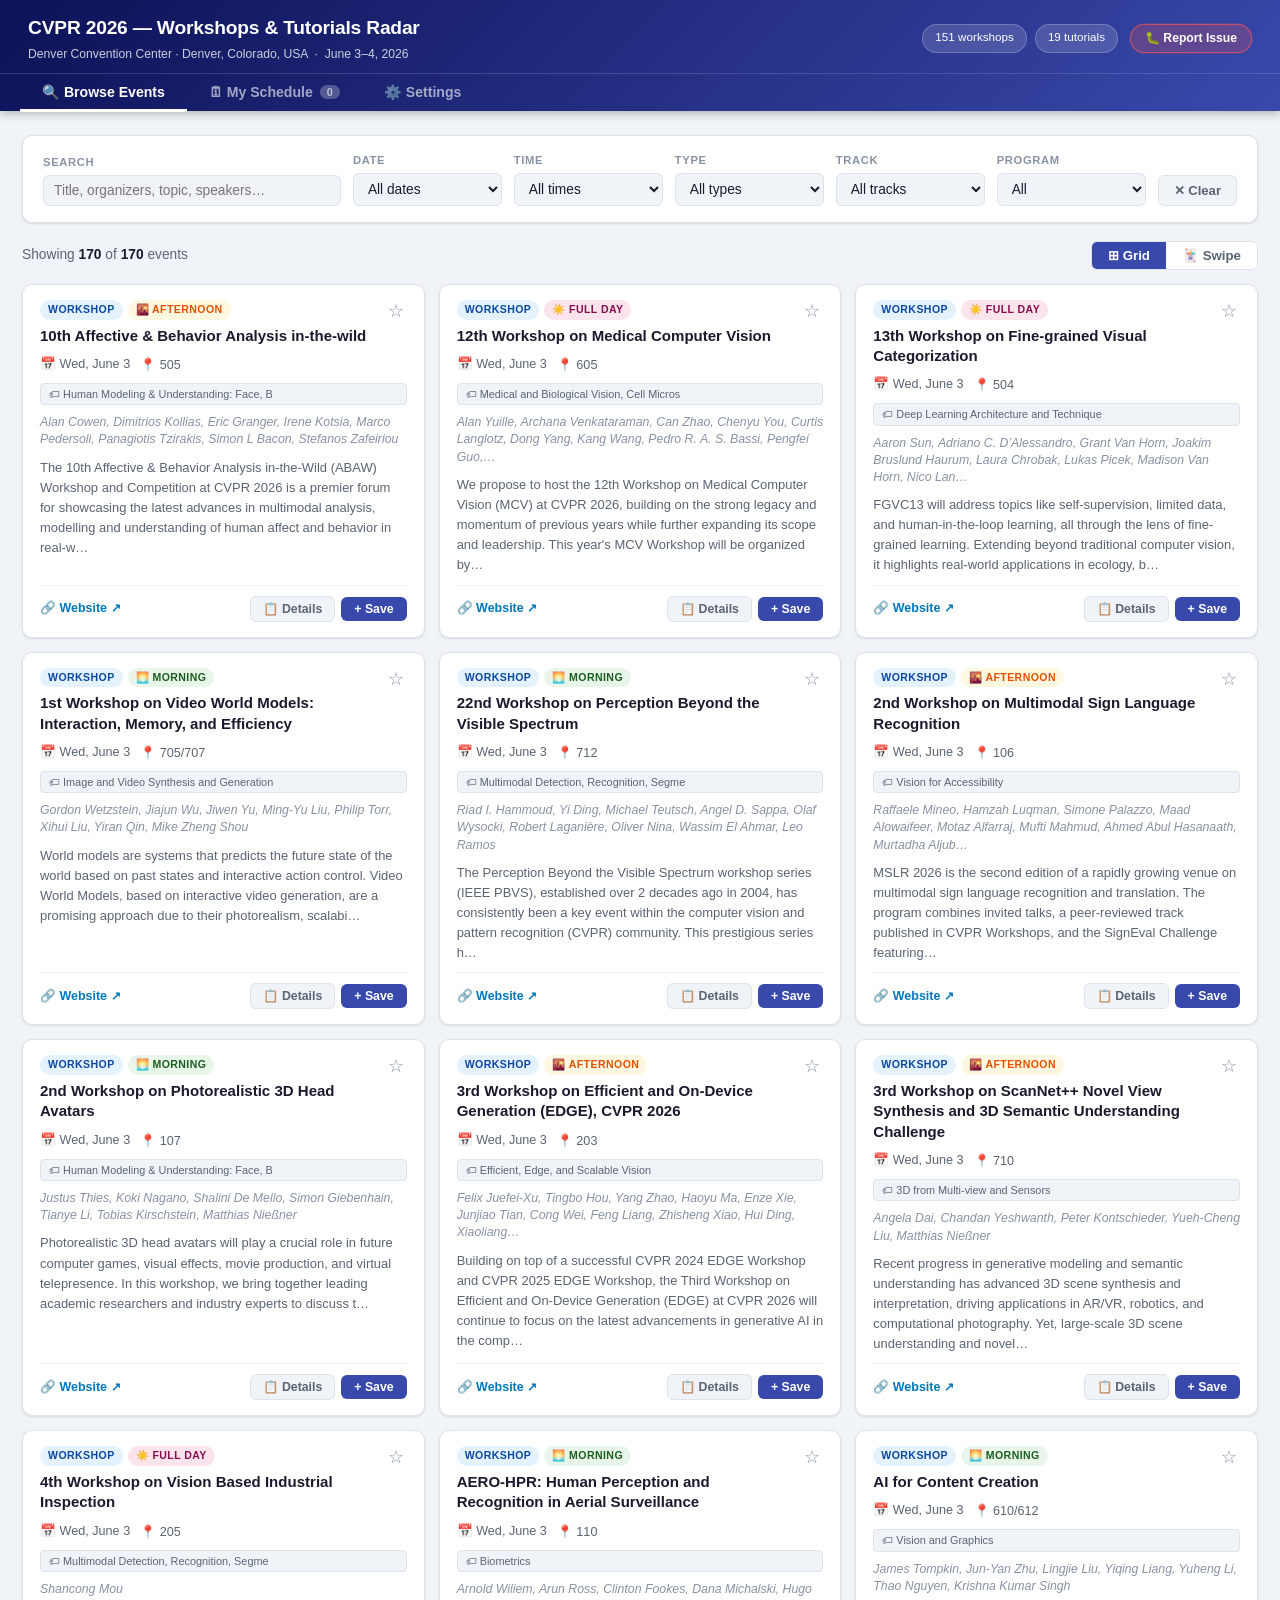
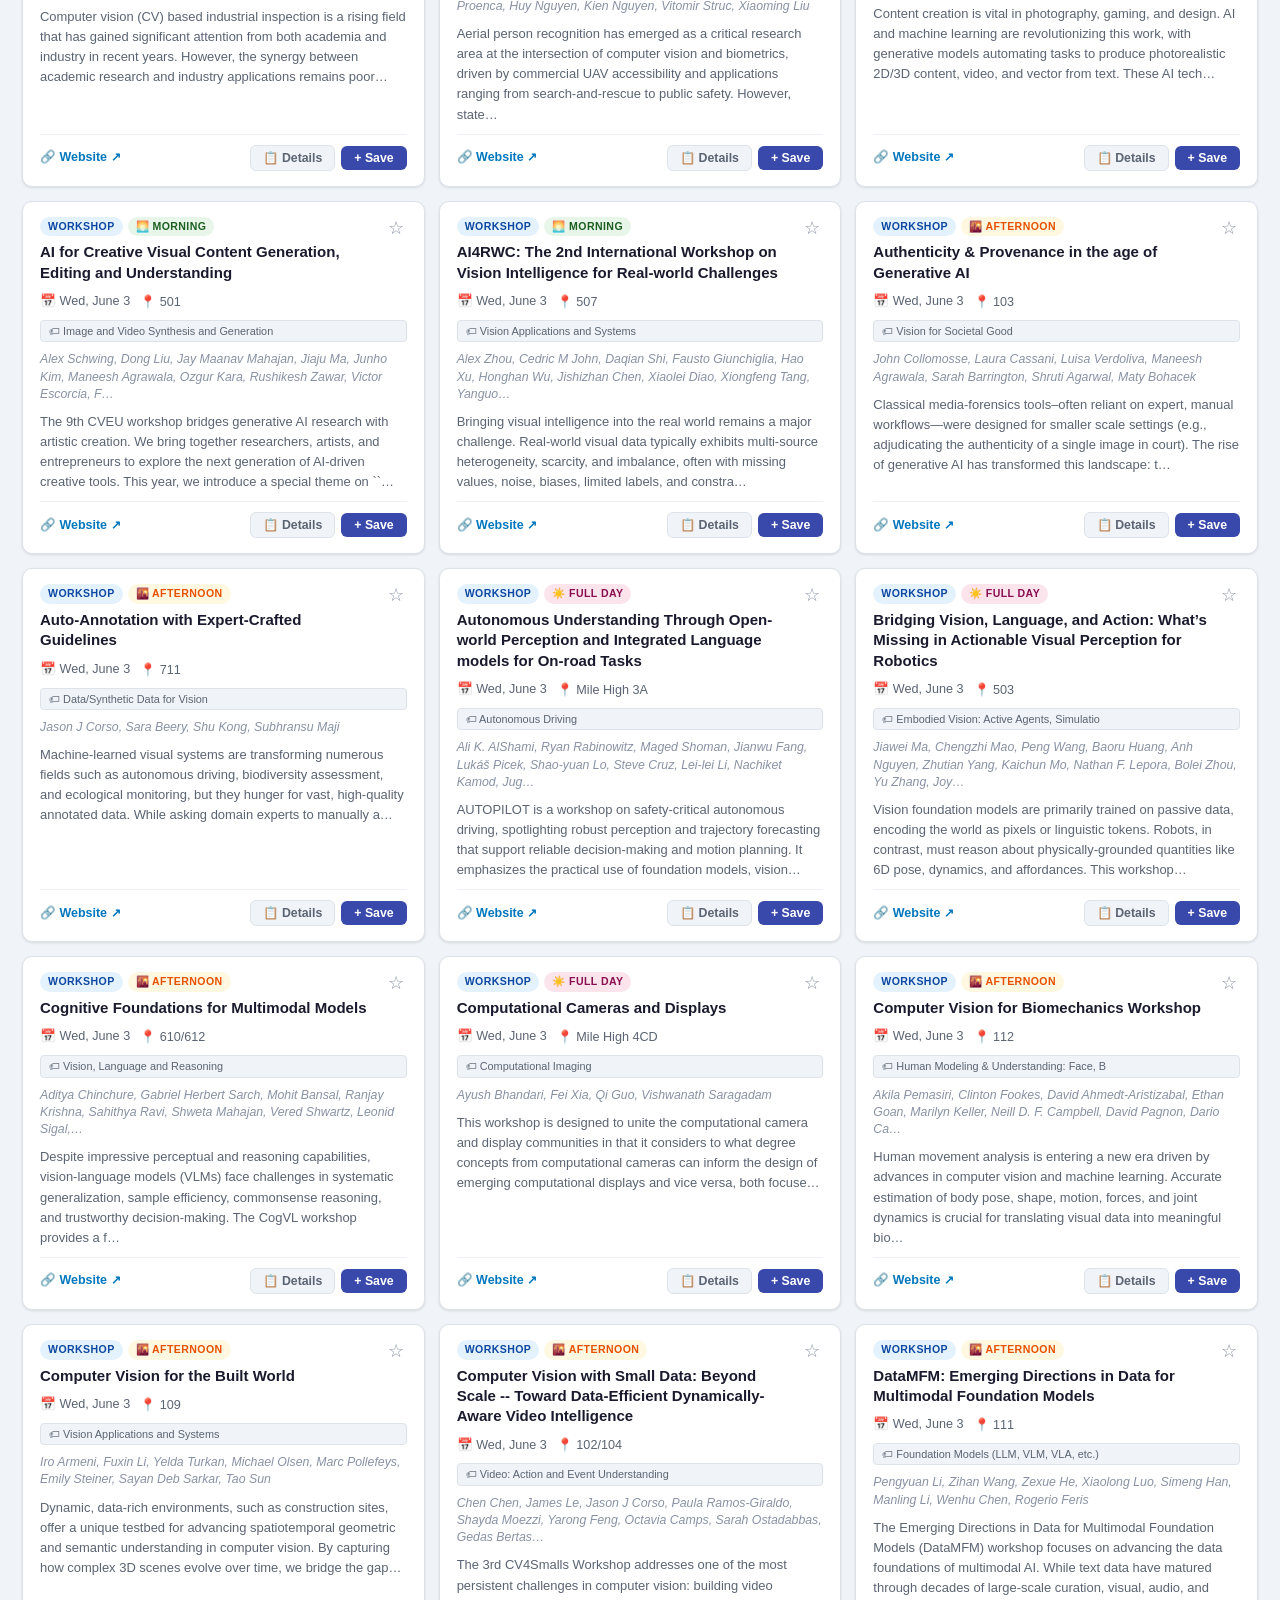
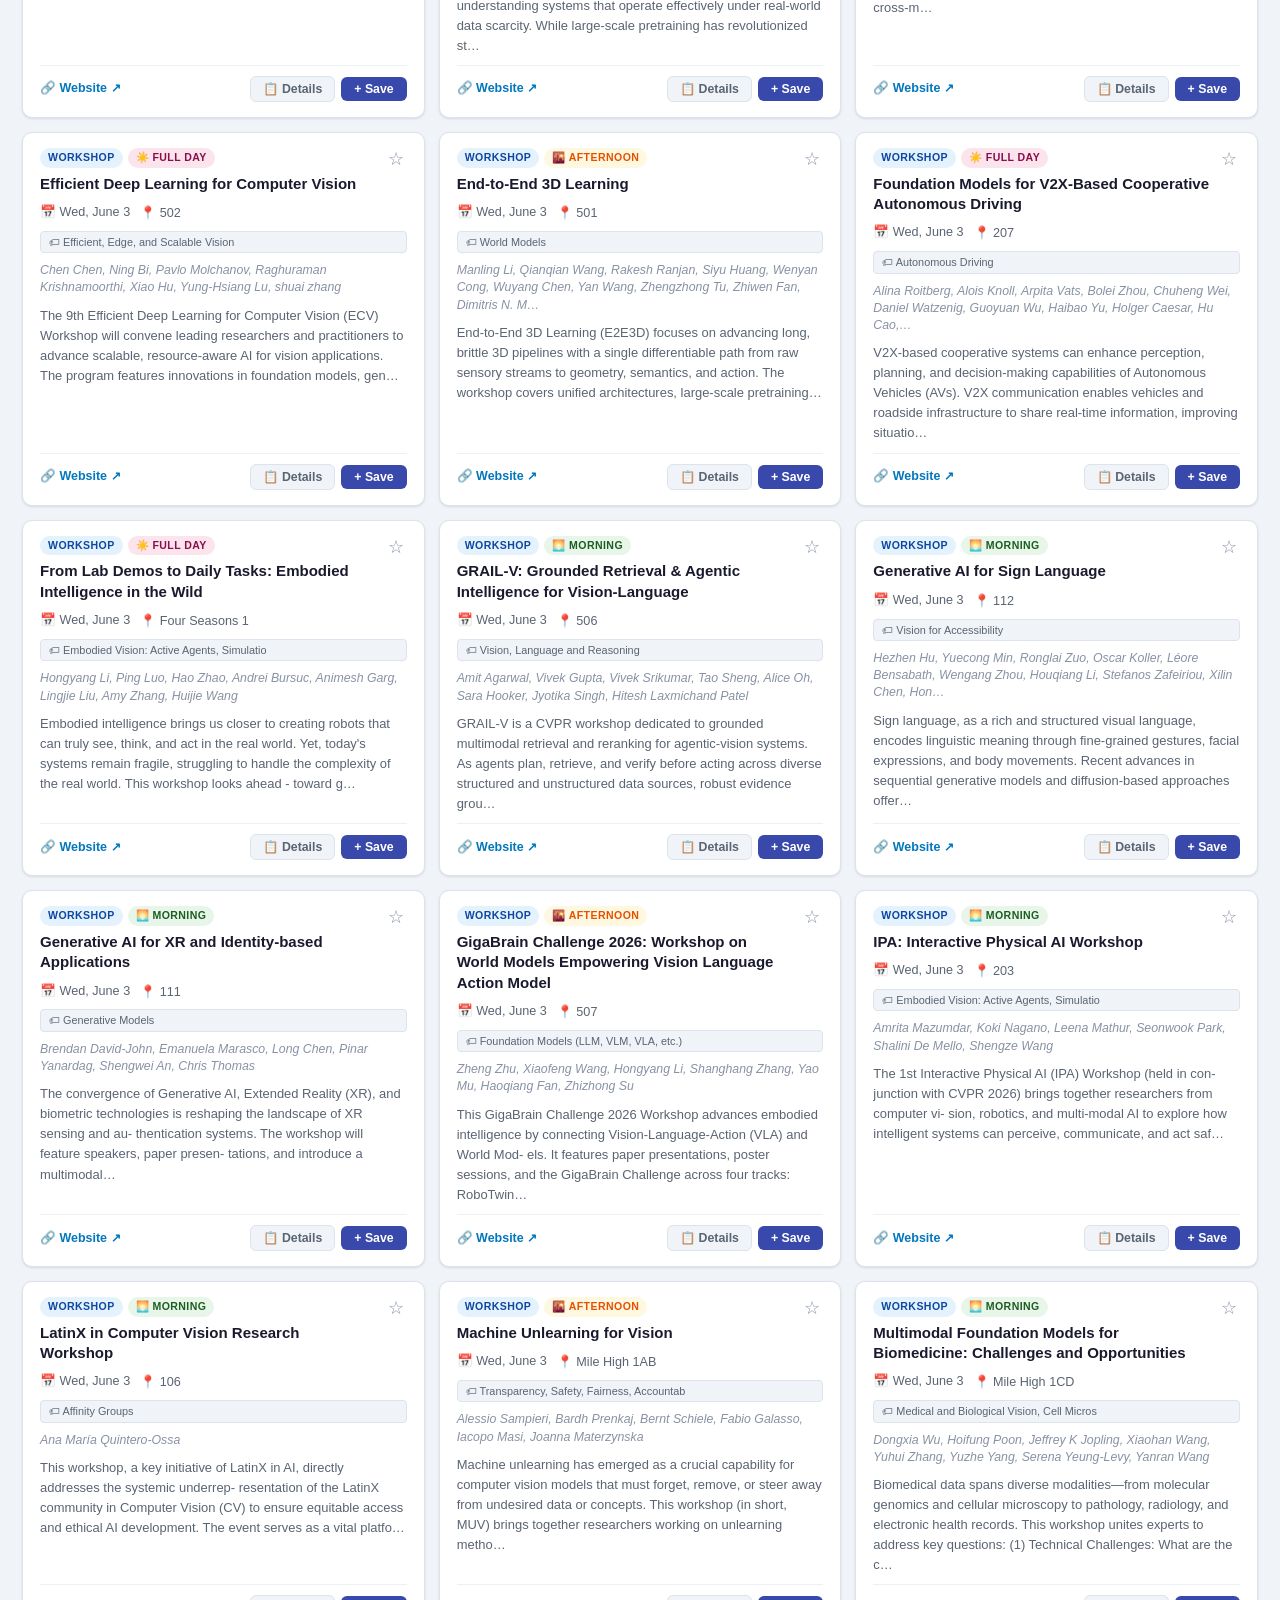
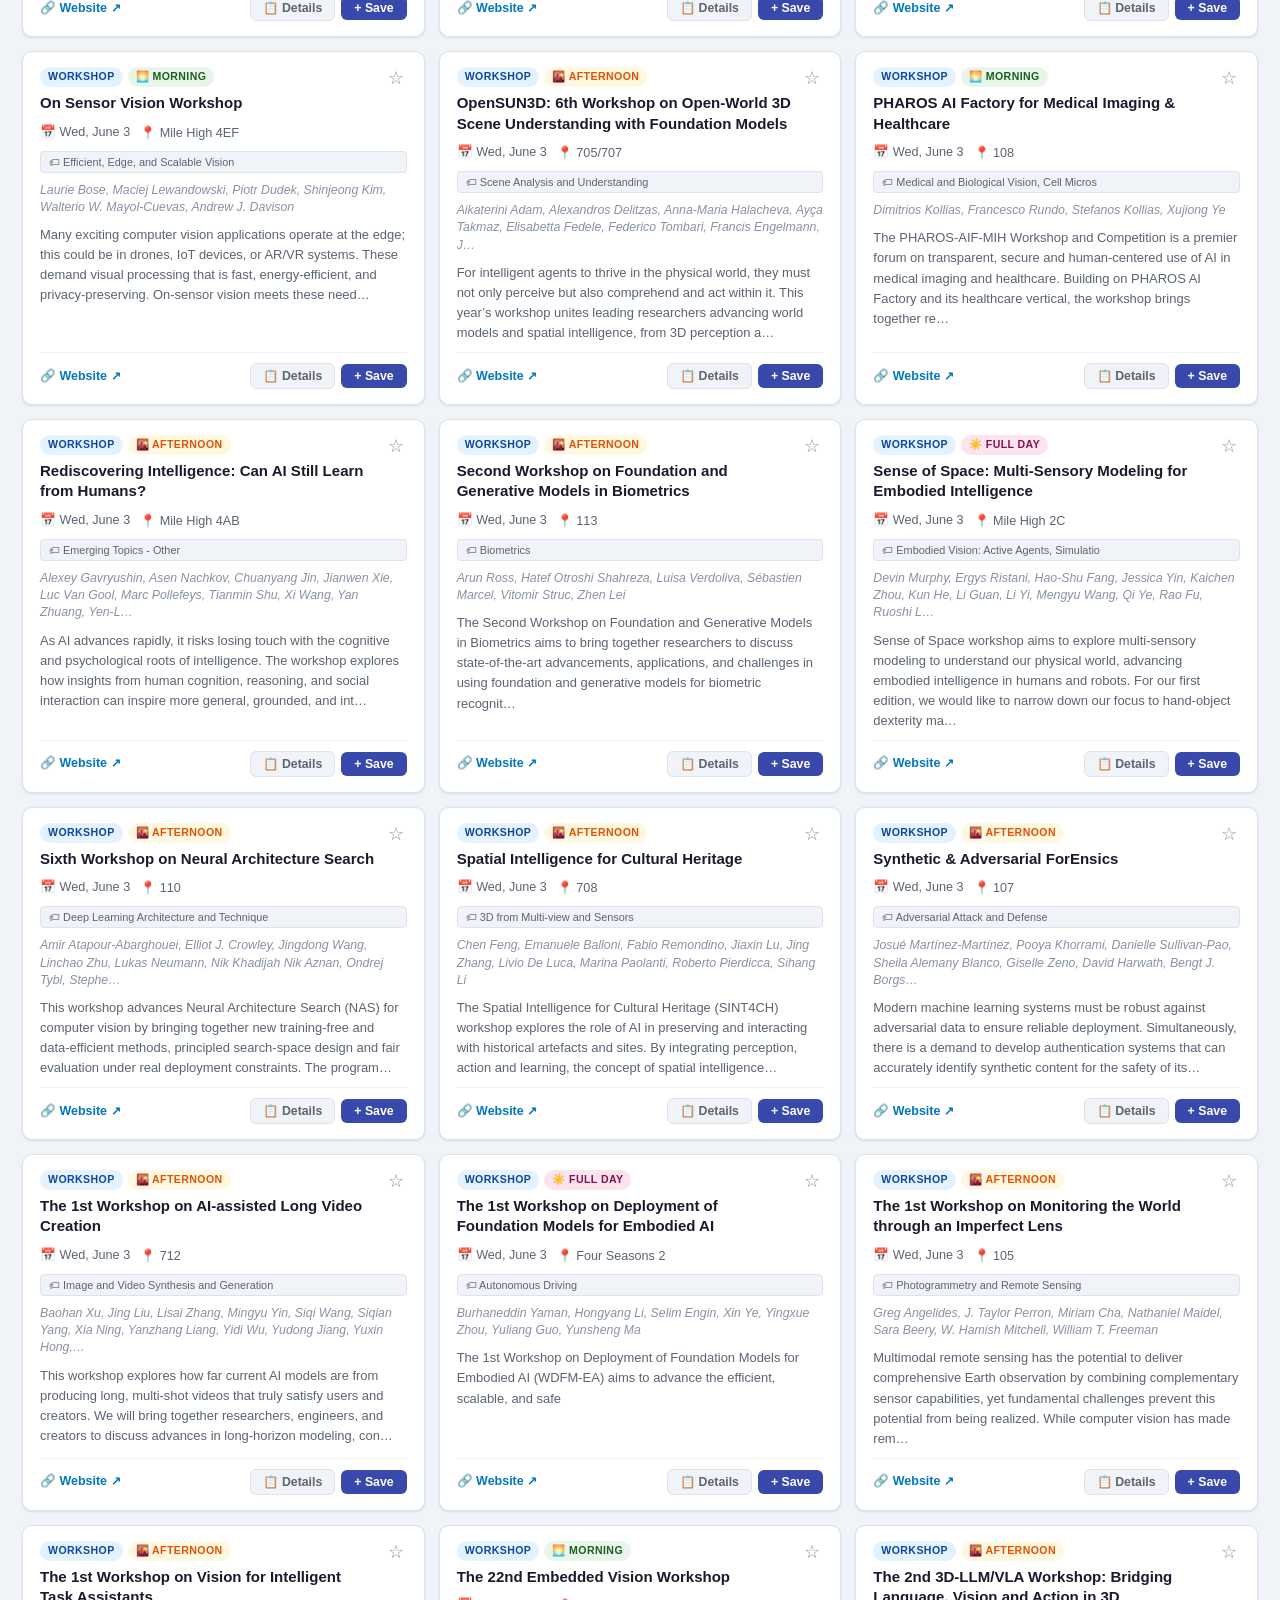
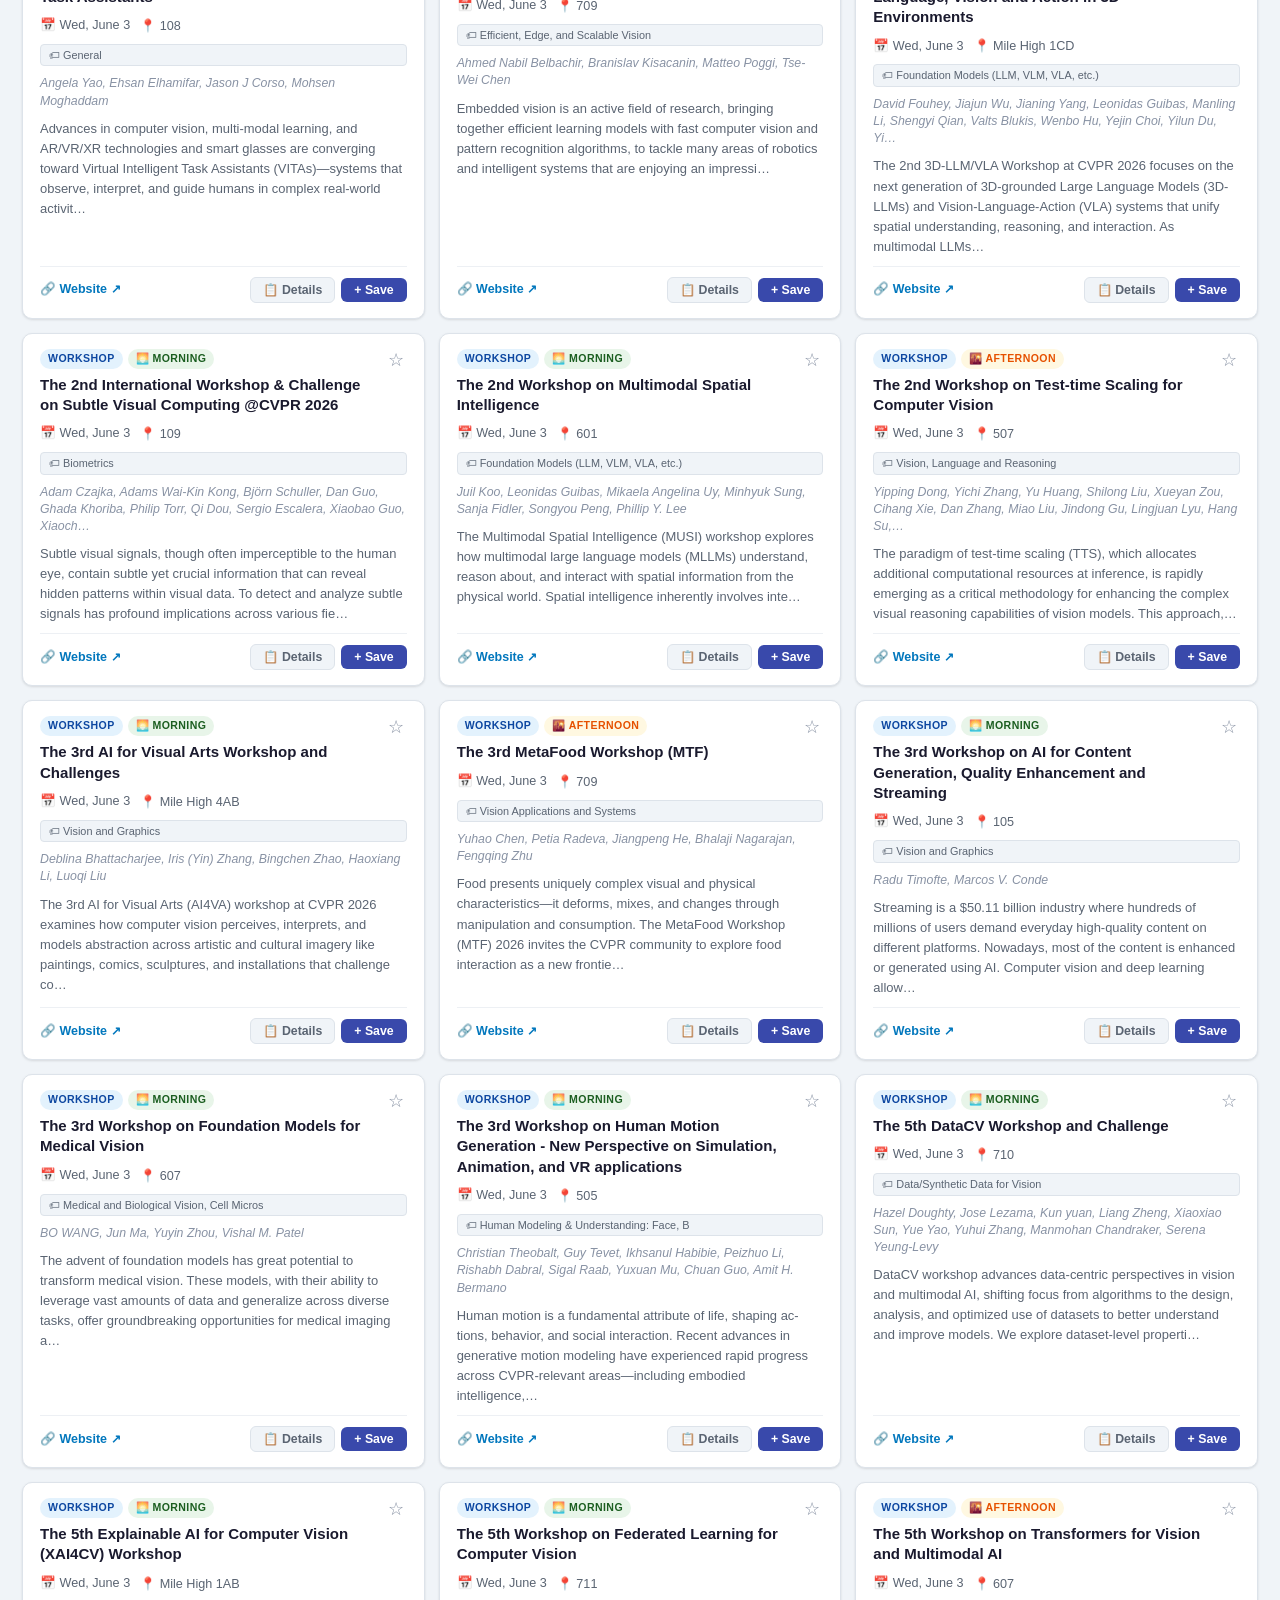
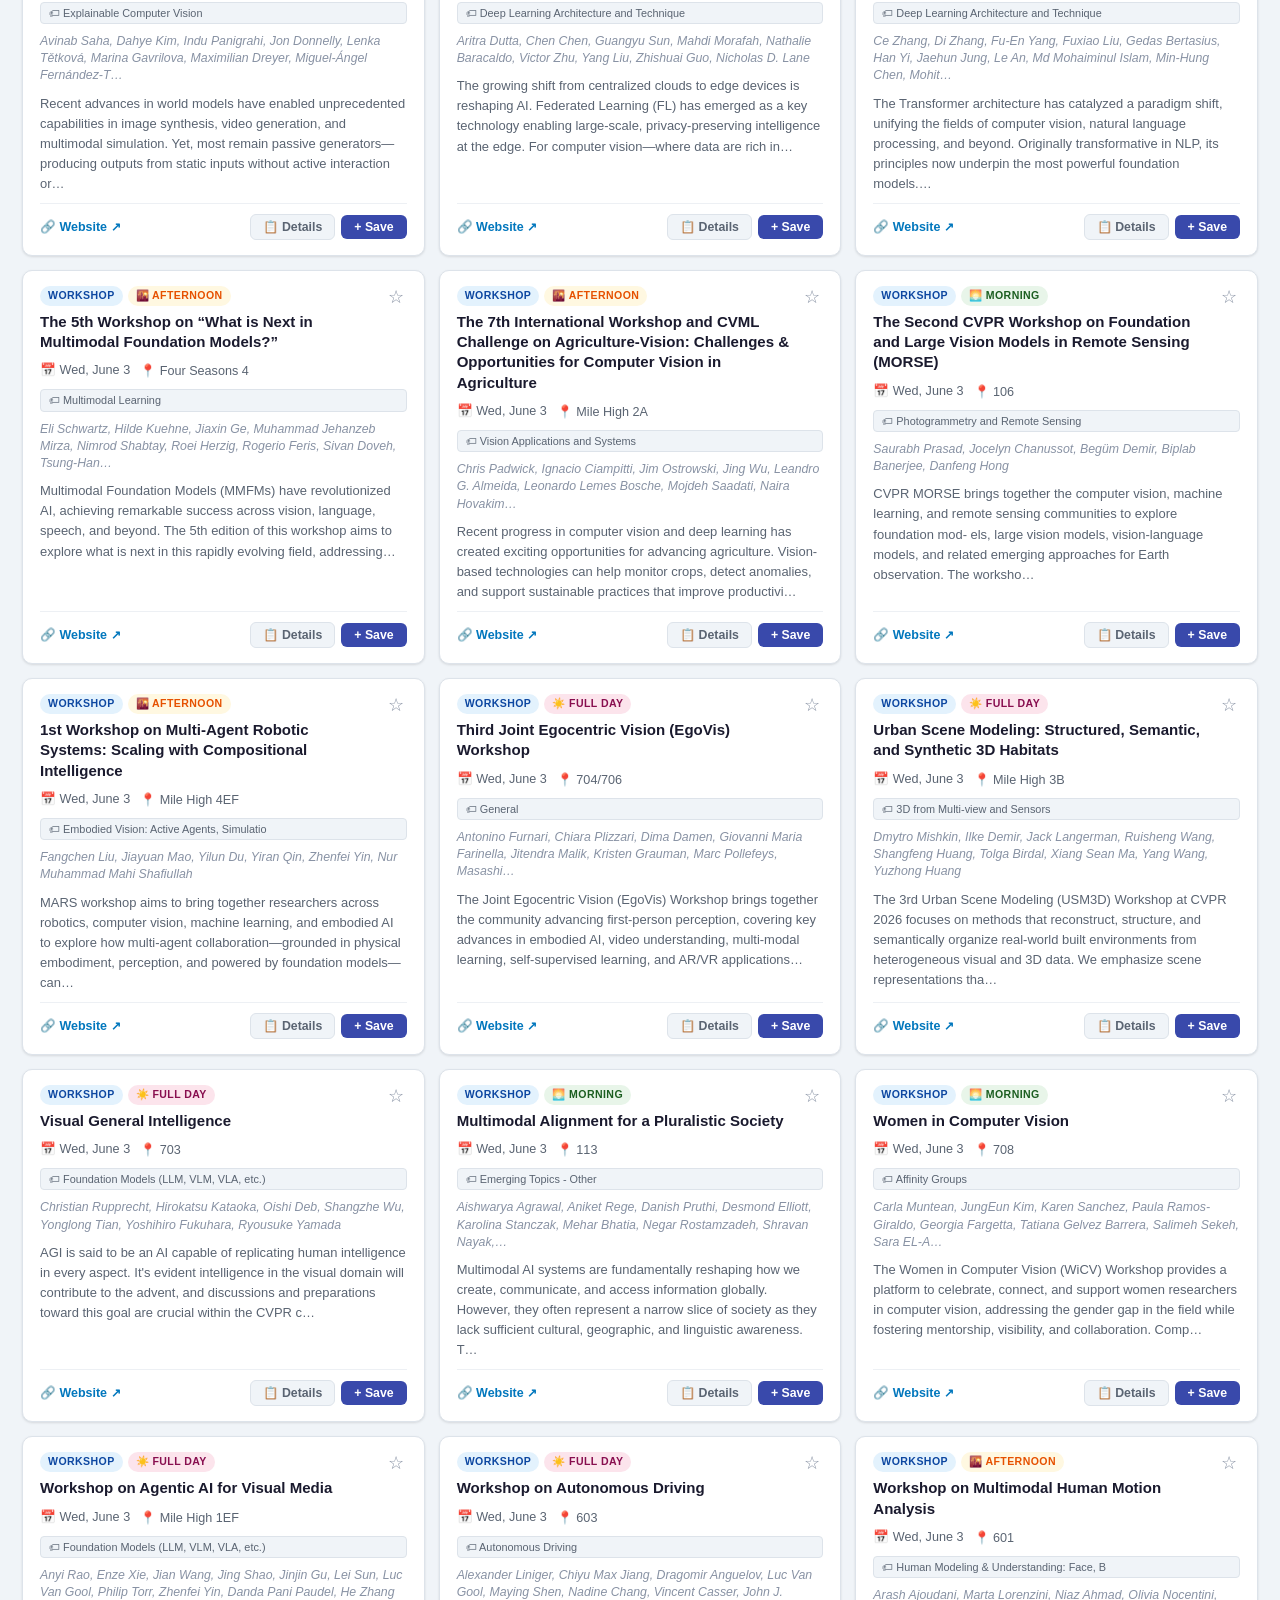
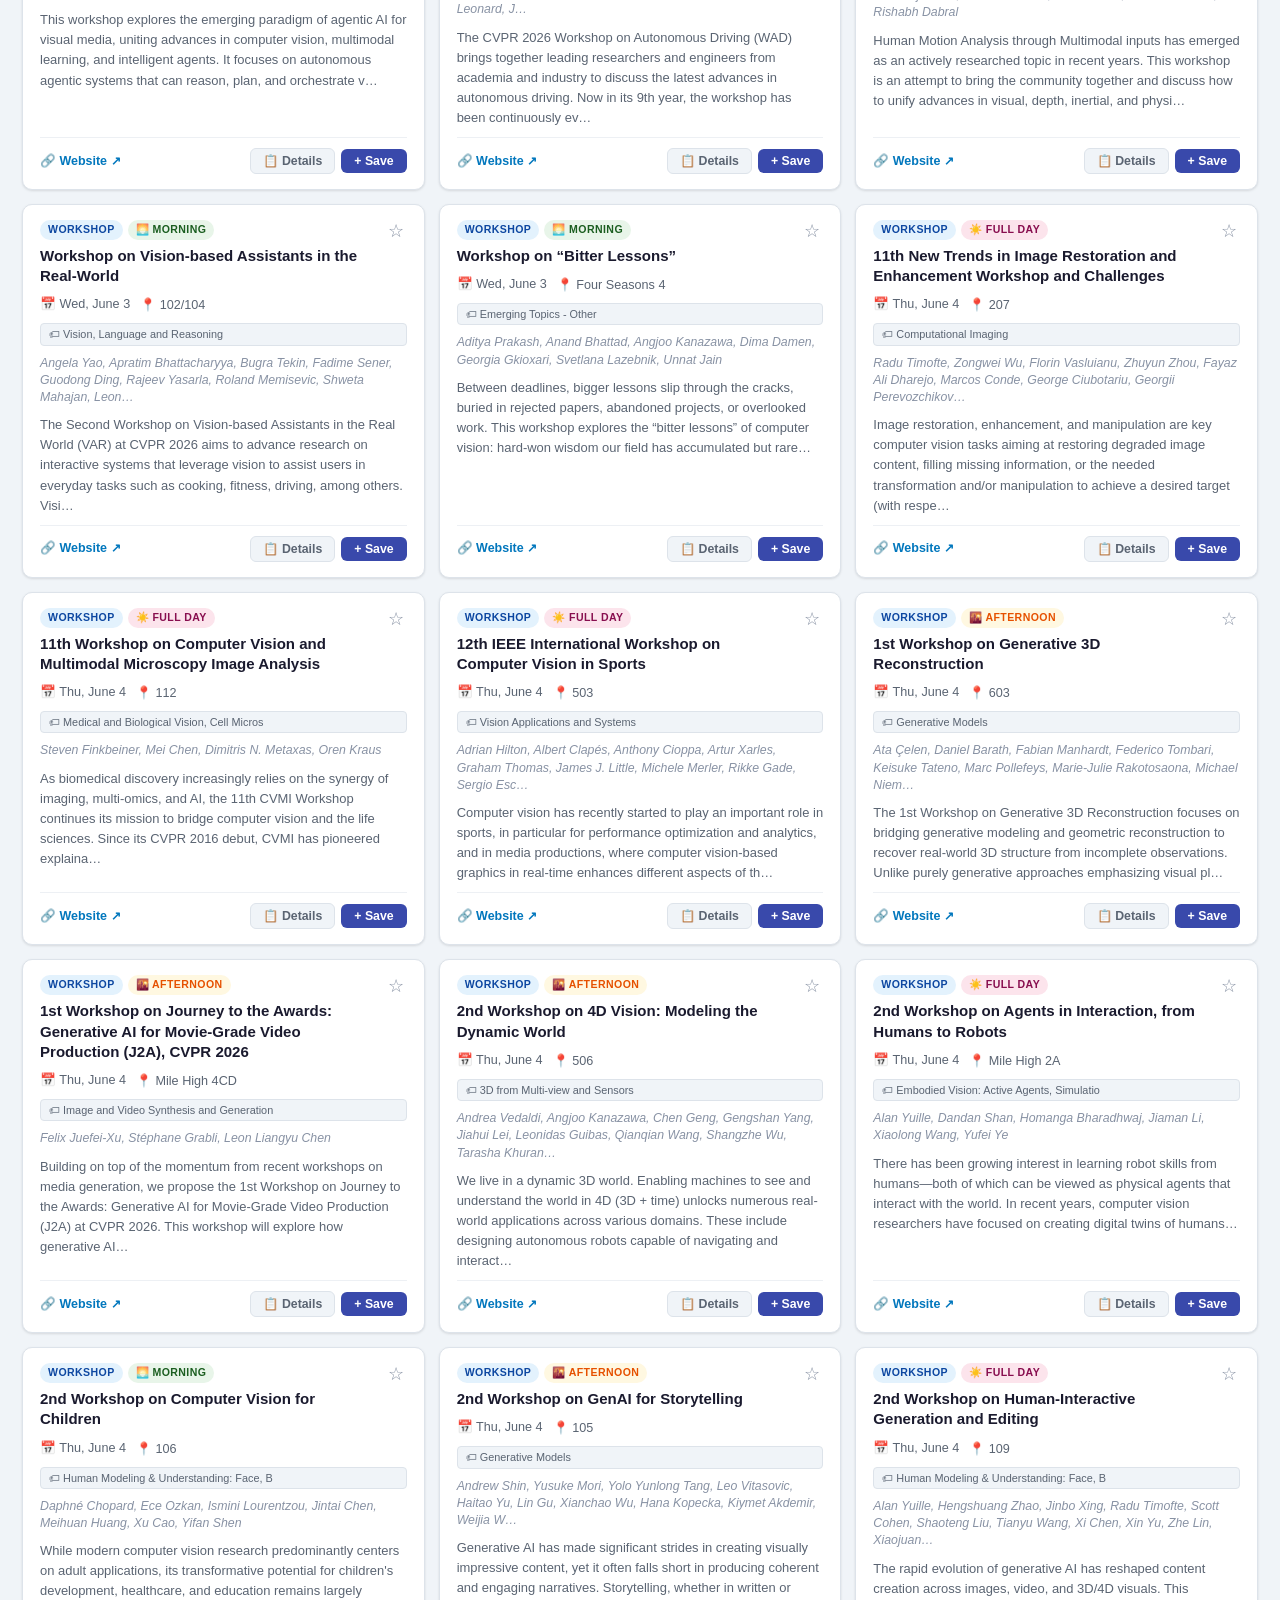
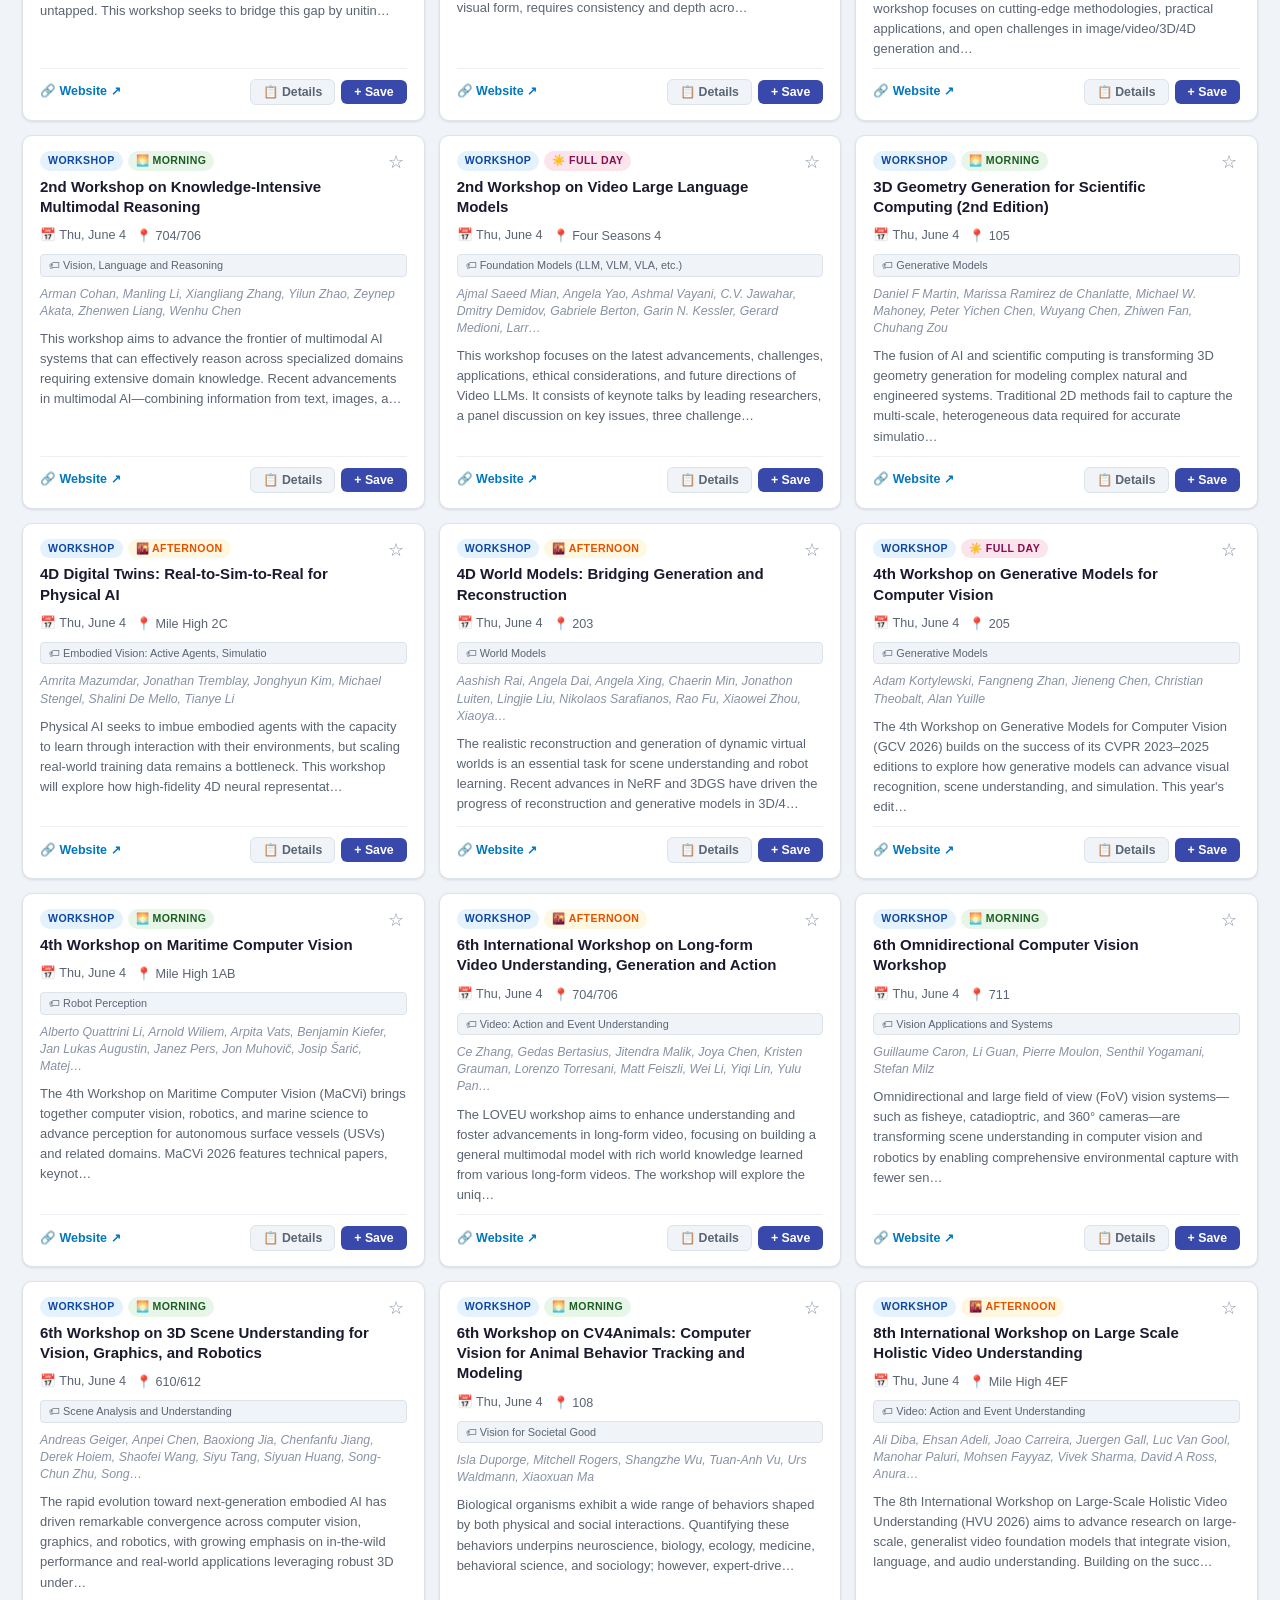
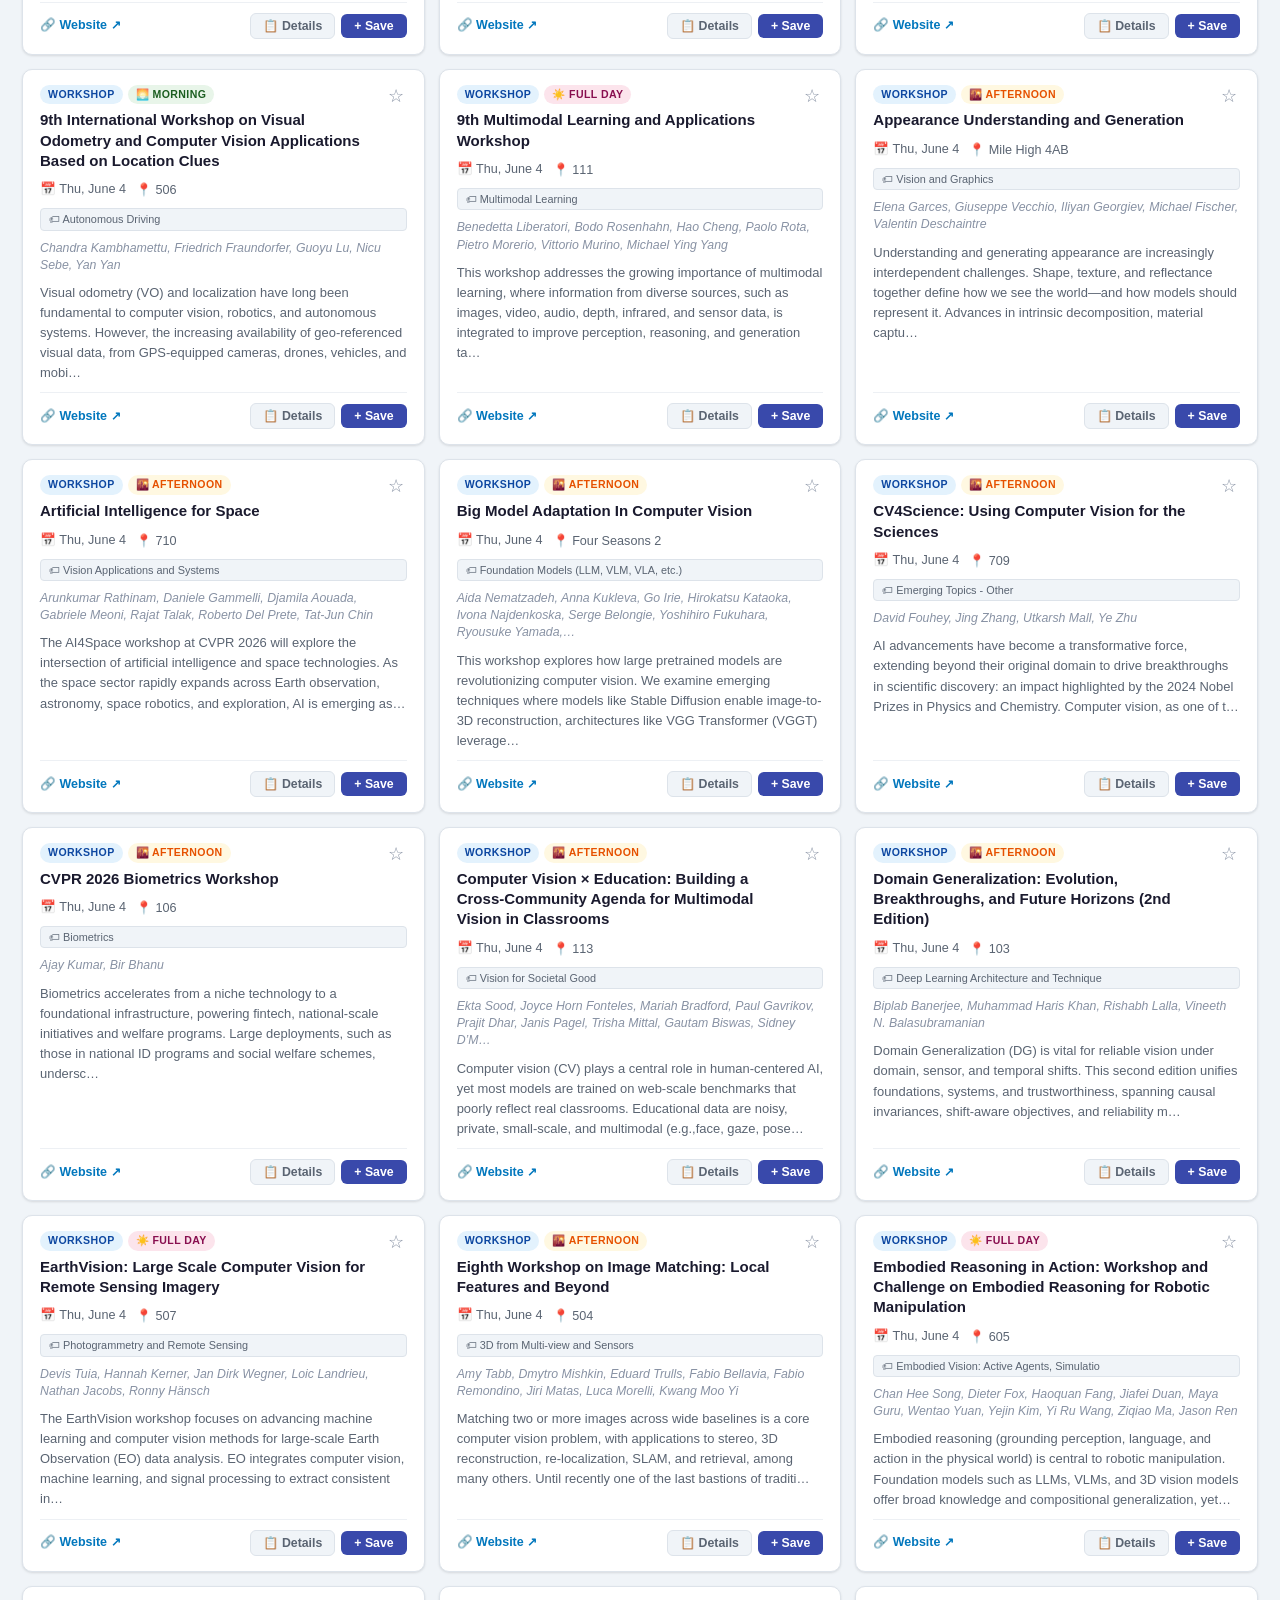
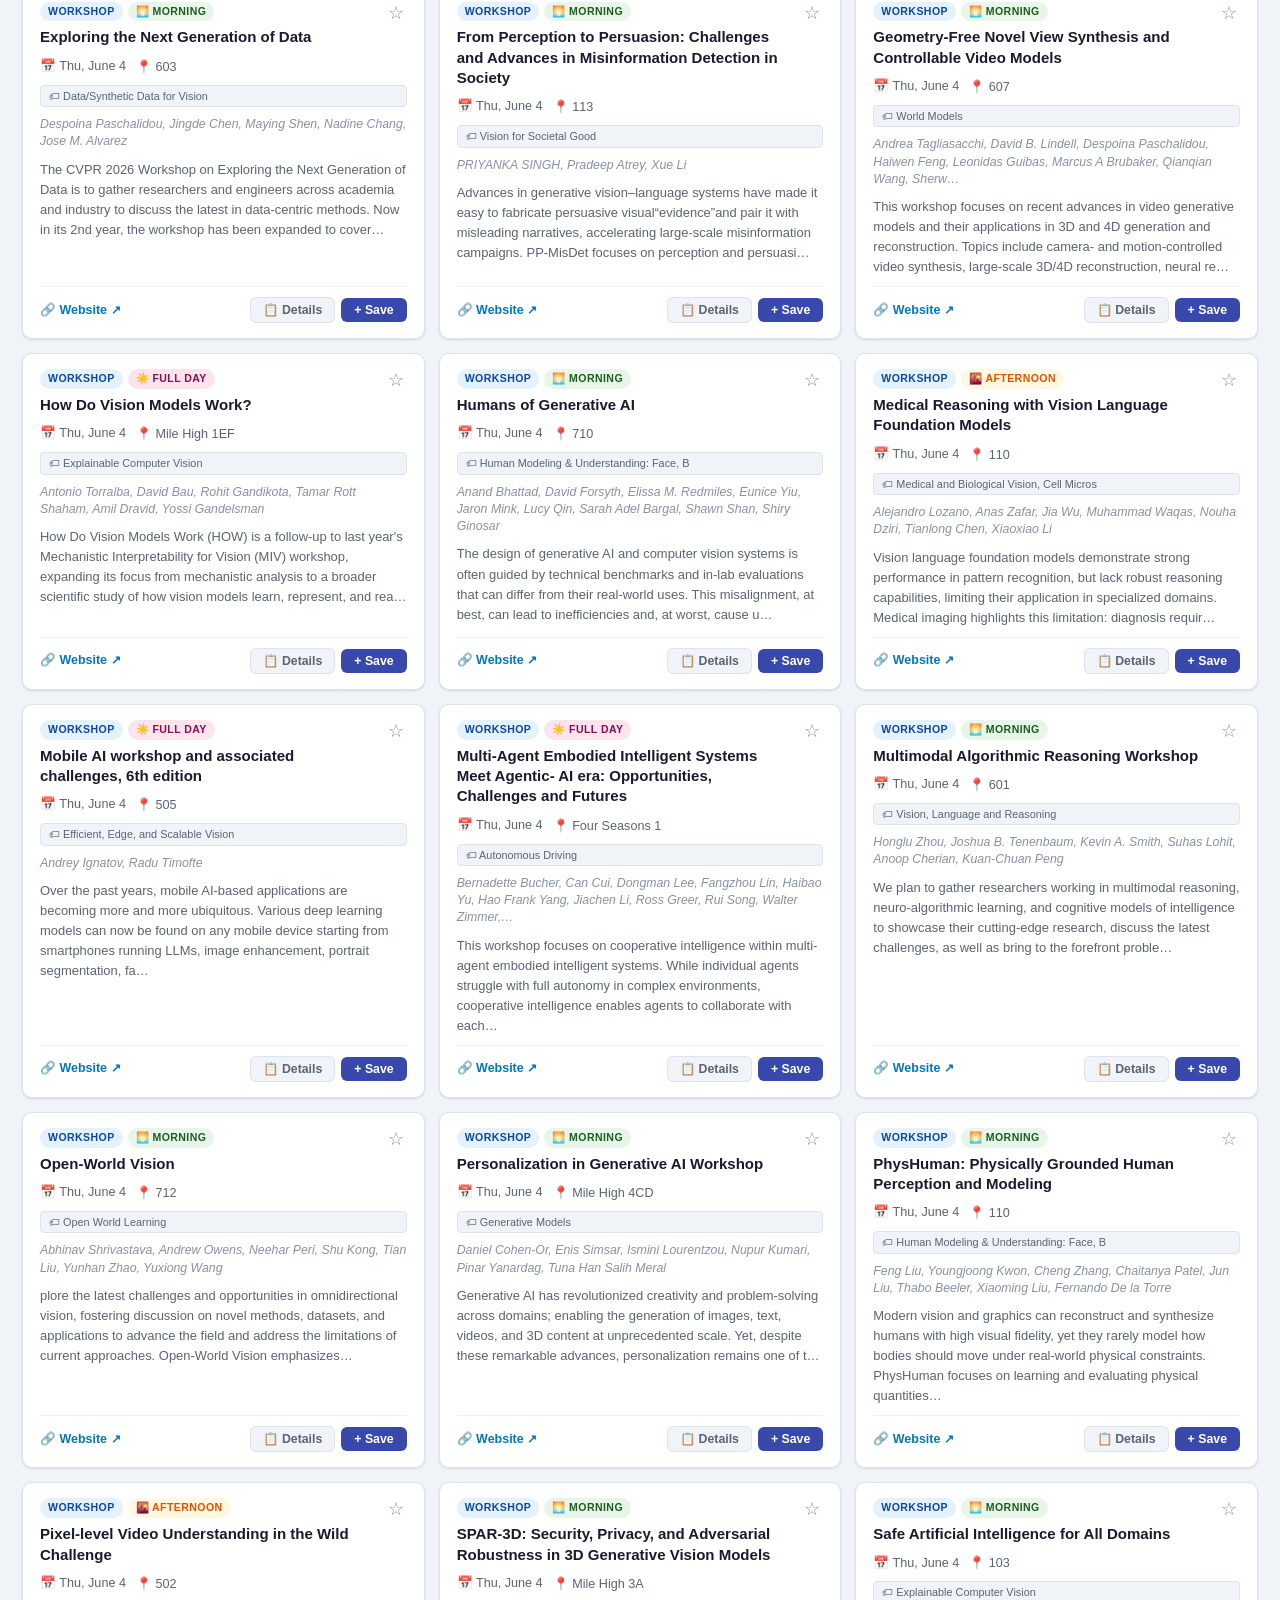
==== commit f90149d2: "fix: minor improvement" ====
--- a/index.html
+++ b/index.html
@@ -9,15 +9,15 @@
   <link rel="stylesheet" href="assets/css/styles.css">
 </head>
 
-<!-- Google tag (gtag.js) -->
-<script async src="https://www.googletagmanager.com/gtag/js?id=G-WH7D74BLW4"></script>
+<!-- Vercel analytics -->
 <script>
-  window.dataLayer = window.dataLayer || [];
-  function gtag(){dataLayer.push(arguments);}
-  gtag('js', new Date());
-
-  gtag('config', 'G-WH7D74BLW4');
+  window.va = window.va || function () {
+    (window.vaq = window.vaq || []).push(arguments);
+  };
+  window.si = window.si || function () { (window.siq = window.siq || []).push(arguments); };
 </script>
+<script defer src="/_vercel/insights/script.js"></script>
+<script defer src="/_vercel/speed-insights/script.js"></script>
 
 <body>
 
@@ -58,7 +58,7 @@
       <div class="filter-row" id="filter-row">
         <div class="filter-group search">
           <label for="f-search">Search</label>
-          <input type="search" id="f-search" placeholder="Title, organizers, topic…">
+          <input type="search" id="f-search" placeholder="Title, organizers, topic, speakers…">
         </div>
         <div class="filter-group">
           <label for="f-date">Date</label>
@@ -141,6 +141,7 @@
         <div class="view-toggle">
           <button class="view-btn active" data-view="list">☰ List</button>
           <button class="view-btn" data-view="calendar">🗓 Calendar</button>
+          <button class="view-btn" data-view="timeline">📺 Timeline</button>
         </div>
         <button class="btn btn-danger" id="btn-clear-all" style="display:none">🗑 Clear All</button>
       </div>
@@ -148,6 +149,7 @@
 
     <div id="sched-list"></div>
     <div id="sched-calendar" style="display:none"></div>
+    <div id="sched-timeline" style="display:none"></div>
 
   </div>
 
@@ -324,6 +326,7 @@
 </div>
 
 <div id="toast-box"></div>
+<div id="tl-tooltip" class="tl-tooltip" style="display:none"></div>
 
 <footer class="site-footer">
   <p>⚠️ This website may contain errors or inaccuracies. We are not affiliated with or endorsed by CVPR, IEEE, or CVF in any way. Use at your own discretion.</p>
@@ -331,9 +334,6 @@
 </footer>
 
 <script src="assets/js/qrcode.min.js"></script>
-<script>
-  window.va = window.va || function () { (window.vaq = window.vaq || []).push(arguments); };
-</script>
 <script src="assets/js/app.js" defer></script>
 </body>
 </html>
--- a/assets/css/styles.css
+++ b/assets/css/styles.css
@@ -919,6 +919,17 @@
 .swipe-card-front { z-index: 2; cursor: grab; user-select: none; -webkit-user-select: none; }
 .swipe-card-front:active { cursor: grabbing; }
 .swipe-card.saved-glow { border-color: var(--accent); background: linear-gradient(160deg,#fff 60%,#e8f4fc 100%); }
+.swipe-saved-indicator {
+  font-size: .72rem;
+  font-weight: 700;
+  color: var(--accent);
+  background: rgba(2,119,189,.10);
+  border: 1px solid rgba(2,119,189,.28);
+  border-radius: var(--radius-sm);
+  padding: 2px 9px;
+  white-space: nowrap;
+  flex-shrink: 0;
+}
 .swipe-color-overlay {
   position: absolute;
   inset: 0;
@@ -1009,6 +1020,13 @@
   .events-grid, .list-grid { grid-template-columns: 1fr; }
   .filter-group { min-width: unset; }
   .cal-lanes-grid { grid-template-columns: 1fr; }
+
+  /* Timeline: narrower label column, hide details button, label cell is tappable */
+  :root { --tl-label-w: 110px; }
+  .tl-event-name { font-size: .72rem; }
+  .details-btn { display: none !important; }
+  .tl-row[data-id] .tl-label-cell { cursor: pointer; }
+  .tl-row[data-id]:active .tl-label-cell { background: var(--bg); }
 
   /* Collapsible filter bar: strip padding, show toggle button */
   .filter-bar { padding: 0; background: transparent; border: none; box-shadow: none; }
@@ -1073,6 +1091,7 @@
 html.dark-mode .cal-ev { background: #23263a; border-color: #2d3148; }
 html.dark-mode .swipe-card,
 html.dark-mode .swipe-done-card { background: var(--bg-card); border-color: var(--border); }
+html.dark-mode .swipe-saved-indicator { color: var(--accent-light); background: rgba(41,182,246,.12); border-color: rgba(41,182,246,.30); }
 html.dark-mode .empty-state code { background: #23263a; color: var(--text-muted); }
 html.dark-mode .toast { background: #2d3148; }
 html.dark-mode .day-label { color: var(--accent-light); }
@@ -1306,3 +1325,375 @@
 .site-footer a { color: rgba(255,255,255,.85); text-decoration: none; font-weight: 600; }
 .site-footer a:hover { text-decoration: underline; color: #fff; }
 html.dark-mode .site-footer { background: #06080f; }
+
+/* ── Timeline filter bar ── */
+.tl-filter-bar {
+  display: flex;
+  flex-wrap: wrap;
+  gap: 6px;
+  align-items: center;
+  padding: 6px 0 10px;
+}
+.tl-filter-label {
+  font-size: .74rem;
+  font-weight: 600;
+  color: var(--text-muted);
+  margin-right: 2px;
+}
+.tl-filter-btn {
+  font-size: .71rem;
+  font-weight: 600;
+  padding: 3px 11px;
+  border-radius: 12px;
+  cursor: pointer;
+  border: 1.5px solid var(--tl-block-border, #1565c0);
+  background: var(--tl-block-bg, #bbdefb);
+  color: var(--tl-block-text, #0d47a1);
+  transition: opacity var(--tr);
+  user-select: none;
+}
+.tl-filter-btn.tl-off {
+  opacity: 0.32;
+  text-decoration: line-through;
+}
+.tl-filter-btn--keynote      { --tl-block-bg:#fff9c4; --tl-block-text:#e65100; --tl-block-border:#f9a825; }
+.tl-filter-btn--oral         { --tl-block-bg:#e8f5e9; --tl-block-text:#1b5e20; --tl-block-border:#388e3c; }
+.tl-filter-btn--poster       { --tl-block-bg:#e0f7fa; --tl-block-text:#006064; --tl-block-border:#00838f; }
+.tl-filter-btn--break        { --tl-block-bg:#eceff1; --tl-block-text:#546e7a; --tl-block-border:#78909c; }
+.tl-filter-btn--housekeeping { --tl-block-bg:#fff3e0; --tl-block-text:#bf360c; --tl-block-border:#f57c00; }
+.tl-filter-btn--default      { --tl-block-bg:#bbdefb; --tl-block-text:#0d47a1; --tl-block-border:#1565c0; }
+.tl-filter-btn--none         { --tl-block-bg:#f0f0f0; --tl-block-text:#9e9e9e; --tl-block-border:#bdbdbd; }
+html.dark-mode .tl-filter-btn--keynote      { --tl-block-bg:#3e2c00; --tl-block-text:#ffe082; --tl-block-border:#ffca28; }
+html.dark-mode .tl-filter-btn--oral         { --tl-block-bg:#1a2d1a; --tl-block-text:#a5d6a7; --tl-block-border:#66bb6a; }
+html.dark-mode .tl-filter-btn--poster       { --tl-block-bg:#003033; --tl-block-text:#80deea; --tl-block-border:#26c6da; }
+html.dark-mode .tl-filter-btn--break        { --tl-block-bg:#1e2a30; --tl-block-text:#90a4ae; --tl-block-border:#546e7a; }
+html.dark-mode .tl-filter-btn--housekeeping { --tl-block-bg:#3e2000; --tl-block-text:#ffcc80; --tl-block-border:#ffa726; }
+html.dark-mode .tl-filter-btn--default      { --tl-block-bg:#1a2a4a; --tl-block-text:#90caf9; --tl-block-border:#42a5f5; }
+html.dark-mode .tl-filter-btn--none         { --tl-block-bg:#1a1d2e; --tl-block-text:#6b7280; --tl-block-border:#374151; }
+/* ── No-program row ── */
+.tl-row--no-prog {
+  background: #f7f5f2;
+}
+.tl-row--no-prog .tl-label-cell {
+  background: #f7f5f2;
+  opacity: 0.82;
+}
+.tl-row--no-prog .tl-track {
+  background-color: rgba(0,0,0,.025);
+}
+.tl-row--no-prog:hover .tl-label-cell {
+  background: #efece8 !important;
+}
+html.dark-mode .tl-row--no-prog {
+  background: #1a1c1e;
+}
+html.dark-mode .tl-row--no-prog .tl-label-cell {
+  background: #1a1c1e;
+  opacity: 0.75;
+}
+html.dark-mode .tl-row--no-prog .tl-track {
+  background-color: rgba(255,255,255,.03);
+}
+html.dark-mode .tl-row--no-prog:hover .tl-label-cell {
+  background: #22252a !important;
+}
+/* ── Timeline View ───────────────────────────────────── */
+:root {
+  --tl-label-w:  180px;
+  --tl-slot-px:  80px;
+  --tl-track-w:  calc(var(--tl-slot-px) * 22); /* 1760px = 11h × 2 slots/h */
+  --tl-row-h:    52px;
+}
+.timeline-wrap {
+  overflow-x: auto;
+  border: 1.5px solid var(--border);
+  border-radius: var(--radius);
+  background: var(--bg-card);
+  margin-top: 2px;
+}
+.timeline-inner {
+  min-width: calc(var(--tl-label-w) + var(--tl-track-w));
+}
+/* ── Header row ── */
+.tl-header-row {
+  display: flex;
+  position: sticky;
+  top: 0;
+  z-index: 6;
+  background: var(--bg-card);
+  border-bottom: 1.5px solid var(--border);
+}
+/* ── Label column (shared by header and data rows) ── */
+.tl-label-cell {
+  width: var(--tl-label-w);
+  min-width: var(--tl-label-w);
+  flex-shrink: 0;
+  padding: 5px 8px;
+  background: var(--bg-card);
+  position: sticky;
+  left: 0;
+  z-index: 5;
+  border-right: 1.5px solid var(--border);
+  display: flex;
+  flex-direction: column;
+  justify-content: center;
+  gap: 0;
+}
+.tl-label-cell--head {
+  min-height: 32px;
+  justify-content: flex-end;
+}
+/* ── Time strip ── */
+.tl-time-strip {
+  position: relative;
+  height: 32px;
+  flex: 1;
+  min-width: var(--tl-track-w);
+}
+.tl-time-mark {
+  position: absolute;
+  bottom: 5px;
+  transform: translateX(-50%);
+  font-size: .67rem;
+  color: var(--text-light);
+  white-space: nowrap;
+  pointer-events: none;
+  user-select: none;
+}
+.tl-time-mark.tl-major {
+  font-weight: 600;
+  color: var(--text-muted);
+  font-size: .7rem;
+}
+/* ── Data row ── */
+.tl-row {
+  display: flex;
+  border-top: 1px solid var(--border);
+  min-height: var(--tl-row-h);
+}
+.tl-row:last-child { border-bottom: 1px solid var(--border); }
+.tl-row:hover .tl-label-cell { background: var(--bg); }
+.tl-event-name {
+  font-size: .78rem;
+  font-weight: 600;
+  line-height: 1.3;
+  color: var(--text);
+  white-space: nowrap;
+  overflow: hidden;
+}
+.tl-event-name-inner {
+  display: inline-block;
+  animation: tl-marquee 18s linear infinite;
+  animation-delay: 1.5s;
+  will-change: transform;
+}
+@keyframes tl-marquee {
+  0%   { transform: translateX(0); }
+  100% { transform: translateX(-50%); }
+}
+.tl-event-meta {
+  display: flex;
+  flex-wrap: wrap;
+  gap: 3px;
+  margin-top: 3px;
+  align-items: center;
+}
+.tl-room-pill {
+  font-size: .66rem;
+  padding: 1px 6px;
+  border-radius: 10px;
+  background: var(--bg);
+  border: 1px solid var(--border);
+  color: var(--text-muted);
+  cursor: pointer;
+  transition: background var(--tr);
+}
+.tl-room-pill:hover:not(.no-map) { background: var(--border-light); color: var(--text); }
+.tl-room-pill.no-map { cursor: default; }
+/* ── Now-line ── */
+.tl-now-line {
+  position: absolute;
+  top: 0;
+  bottom: 0;
+  width: 2px;
+  background: #e53935;
+  transform: translateX(-50%);
+  pointer-events: none;
+  z-index: 4;
+}
+.tl-time-strip .tl-now-line {
+  bottom: 0;
+  top: 0;
+}
+.tl-time-strip .tl-now-line::after {
+  content: '';
+  position: absolute;
+  bottom: 2px;
+  left: 50%;
+  transform: translateX(-50%);
+  width: 7px;
+  height: 7px;
+  background: #e53935;
+  border-radius: 50%;
+}
+/* ── Track area ── */
+.tl-track {
+  position: relative;
+  flex: 1;
+  min-width: var(--tl-track-w);
+  /* subtle per-slot vertical grid lines */
+  background-image: repeating-linear-gradient(
+    to right,
+    transparent 0,
+    transparent calc(var(--tl-slot-px) - 1px),
+    var(--border-light) calc(var(--tl-slot-px) - 1px),
+    var(--border-light) var(--tl-slot-px)
+  );
+}
+/* Stronger line every full hour (every 2 slots) via pseudo */
+.tl-track::after {
+  content: '';
+  position: absolute;
+  inset: 0;
+  background-image: repeating-linear-gradient(
+    to right,
+    transparent 0,
+    transparent calc(var(--tl-slot-px) * 2 - 1px),
+    var(--border) calc(var(--tl-slot-px) * 2 - 1px),
+    var(--border) calc(var(--tl-slot-px) * 2)
+  );
+  pointer-events: none;
+}
+/* ── Block ── */
+.tl-block {
+  position: absolute;
+  top: 4px;
+  bottom: 4px;
+  border-radius: 4px;
+  padding: 3px 5px;
+  overflow: hidden;
+  cursor: pointer;
+  border-left: 3px solid var(--tl-block-border, #1565c0);
+  background: var(--tl-block-bg, #bbdefb);
+  color: var(--tl-block-text, #0d47a1);
+  transition: filter var(--tr), box-shadow var(--tr);
+  min-width: 4px;
+  box-sizing: border-box;
+  z-index: 1;
+}
+.tl-block:hover {
+  filter: brightness(.92);
+  box-shadow: 0 2px 8px rgba(0,0,0,.18);
+  z-index: 2;
+}
+.tl-block-speaker {
+  display: block;
+  font-size: .67rem;
+  font-weight: 700;
+  white-space: nowrap;
+  overflow: hidden;
+  text-overflow: ellipsis;
+  line-height: 1.2;
+}
+.tl-block-title {
+  display: -webkit-box;
+  font-size: .63rem;
+  line-height: 1.25;
+  overflow: hidden;
+  -webkit-line-clamp: 2;
+  -webkit-box-orient: vertical;
+}
+/* Block color themes */
+.tl-block--default      { --tl-block-bg:#bbdefb; --tl-block-text:#0d47a1; --tl-block-border:#1565c0; }
+.tl-block--keynote      { --tl-block-bg:#fff9c4; --tl-block-text:#e65100; --tl-block-border:#f9a825; }
+.tl-block--invited      { --tl-block-bg:#f3e5f5; --tl-block-text:#6a1b9a; --tl-block-border:#9c27b0; }
+.tl-block--oral         { --tl-block-bg:#e8f5e9; --tl-block-text:#1b5e20; --tl-block-border:#388e3c; }
+.tl-block--poster       { --tl-block-bg:#e0f7fa; --tl-block-text:#006064; --tl-block-border:#00838f; }
+.tl-block--break        { --tl-block-bg:#eceff1; --tl-block-text:#546e7a; --tl-block-border:#78909c; }
+.tl-block--housekeeping { --tl-block-bg:#fff3e0; --tl-block-text:#bf360c; --tl-block-border:#f57c00; }
+.tl-block--none         { --tl-block-bg:#f0f0f0; --tl-block-text:#9e9e9e; --tl-block-border:#bdbdbd; font-style:italic; }
+/* ── Tooltip ── */
+.tl-tooltip {
+  position: fixed;
+  z-index: 300;
+  max-width: 260px;
+  min-width: 160px;
+  background: var(--bg-card);
+  border: 1.5px solid var(--border);
+  border-radius: var(--radius-sm);
+  padding: 10px 14px;
+  box-shadow: var(--shadow-lg);
+  font-size: .82rem;
+  pointer-events: auto;
+}
+.tl-tooltip-type {
+  display: inline-block;
+  font-size: .67rem;
+  font-weight: 700;
+  padding: 1px 7px;
+  border-radius: 10px;
+  margin-bottom: 4px;
+  background: var(--tl-block-bg, #bbdefb);
+  color: var(--tl-block-text, #0d47a1);
+  border: 1px solid var(--tl-block-border, #1565c0);
+}
+.tl-tooltip-type--default      { --tl-block-bg:#bbdefb; --tl-block-text:#0d47a1; --tl-block-border:#1565c0; }
+.tl-tooltip-type--keynote      { --tl-block-bg:#fff9c4; --tl-block-text:#e65100; --tl-block-border:#f9a825; }
+.tl-tooltip-type--invited      { --tl-block-bg:#f3e5f5; --tl-block-text:#6a1b9a; --tl-block-border:#9c27b0; }
+.tl-tooltip-type--oral         { --tl-block-bg:#e8f5e9; --tl-block-text:#1b5e20; --tl-block-border:#388e3c; }
+.tl-tooltip-type--poster       { --tl-block-bg:#e0f7fa; --tl-block-text:#006064; --tl-block-border:#00838f; }
+.tl-tooltip-type--break        { --tl-block-bg:#eceff1; --tl-block-text:#546e7a; --tl-block-border:#78909c; }
+.tl-tooltip-type--housekeeping { --tl-block-bg:#fff3e0; --tl-block-text:#bf360c; --tl-block-border:#f57c00; }
+.tl-tooltip-type--none         { --tl-block-bg:#f0f0f0; --tl-block-text:#9e9e9e; --tl-block-border:#bdbdbd; }
+.tl-tooltip-time   { font-size: .7rem; color: var(--text-light); margin-bottom: 3px; }
+.tl-tooltip-title  { font-weight: 600; font-size: .82rem; line-height: 1.3; margin-bottom: 2px; }
+.tl-tooltip-speaker { font-size: .78rem; color: var(--text-muted); }
+.tl-tooltip-cal-btn {
+  display: block;
+  width: 100%;
+  margin-top: 8px;
+  padding: 4px 8px;
+  font-size: .75rem;
+  border-radius: var(--radius-sm);
+  border: 1px solid var(--border);
+  background: var(--bg);
+  color: var(--text);
+  cursor: pointer;
+  text-align: center;
+  transition: background var(--tr), border-color var(--tr);
+}
+.tl-tooltip-cal-btn:hover { background: #dbeafe; border-color: #93c5fd; color: #1d4ed8; }
+.tl-row-cal-btn {
+  font-size: .66rem;
+  padding: 1px 6px;
+  border-radius: 10px;
+  background: var(--bg);
+  border: 1px solid var(--border);
+  color: var(--text-muted);
+  cursor: pointer;
+  transition: background var(--tr), color var(--tr), border-color var(--tr);
+}
+.tl-row-cal-btn:hover { background: #dbeafe; color: #1d4ed8; border-color: #93c5fd; }
+/* ── Dark mode overrides ── */
+html.dark-mode .timeline-wrap         { border-color: var(--border); background: var(--bg-card); }
+html.dark-mode .tl-header-row         { background: var(--bg-card); }
+html.dark-mode .tl-label-cell         { background: var(--bg-card); }
+html.dark-mode .tl-row:hover .tl-label-cell { background: #1e2133; }
+html.dark-mode .tl-room-pill          { background: var(--bg); border-color: var(--border); }
+html.dark-mode .tl-tooltip            { background: var(--bg-card); border-color: var(--border); }
+html.dark-mode .tl-block--default      { --tl-block-bg:#1a2a4a; --tl-block-text:#90caf9; --tl-block-border:#42a5f5; }
+html.dark-mode .tl-block--keynote      { --tl-block-bg:#3e2c00; --tl-block-text:#ffe082; --tl-block-border:#ffca28; }
+html.dark-mode .tl-block--invited      { --tl-block-bg:#2d1a3d; --tl-block-text:#ce93d8; --tl-block-border:#ab47bc; }
+html.dark-mode .tl-block--oral         { --tl-block-bg:#1a2d1a; --tl-block-text:#a5d6a7; --tl-block-border:#66bb6a; }
+html.dark-mode .tl-block--poster       { --tl-block-bg:#003033; --tl-block-text:#80deea; --tl-block-border:#26c6da; }
+html.dark-mode .tl-block--break        { --tl-block-bg:#1e2a30; --tl-block-text:#90a4ae; --tl-block-border:#546e7a; }
+html.dark-mode .tl-block--housekeeping { --tl-block-bg:#3e2000; --tl-block-text:#ffcc80; --tl-block-border:#ffa726; }
+html.dark-mode .tl-block--none         { --tl-block-bg:#1a1d2e; --tl-block-text:#6b7280; --tl-block-border:#374151; }
+html.dark-mode .tl-tooltip-type--default      { --tl-block-bg:#1a2a4a; --tl-block-text:#90caf9; --tl-block-border:#42a5f5; }
+html.dark-mode .tl-tooltip-type--keynote      { --tl-block-bg:#3e2c00; --tl-block-text:#ffe082; --tl-block-border:#ffca28; }
+html.dark-mode .tl-tooltip-type--invited      { --tl-block-bg:#2d1a3d; --tl-block-text:#ce93d8; --tl-block-border:#ab47bc; }
+html.dark-mode .tl-tooltip-type--oral         { --tl-block-bg:#1a2d1a; --tl-block-text:#a5d6a7; --tl-block-border:#66bb6a; }
+html.dark-mode .tl-tooltip-type--poster       { --tl-block-bg:#003033; --tl-block-text:#80deea; --tl-block-border:#26c6da; }
+html.dark-mode .tl-tooltip-type--break        { --tl-block-bg:#1e2a30; --tl-block-text:#90a4ae; --tl-block-border:#546e7a; }
+html.dark-mode .tl-tooltip-type--housekeeping { --tl-block-bg:#3e2000; --tl-block-text:#ffcc80; --tl-block-border:#ffa726; }
+html.dark-mode .tl-tooltip-type--none         { --tl-block-bg:#1a1d2e; --tl-block-text:#6b7280; --tl-block-border:#374151; }
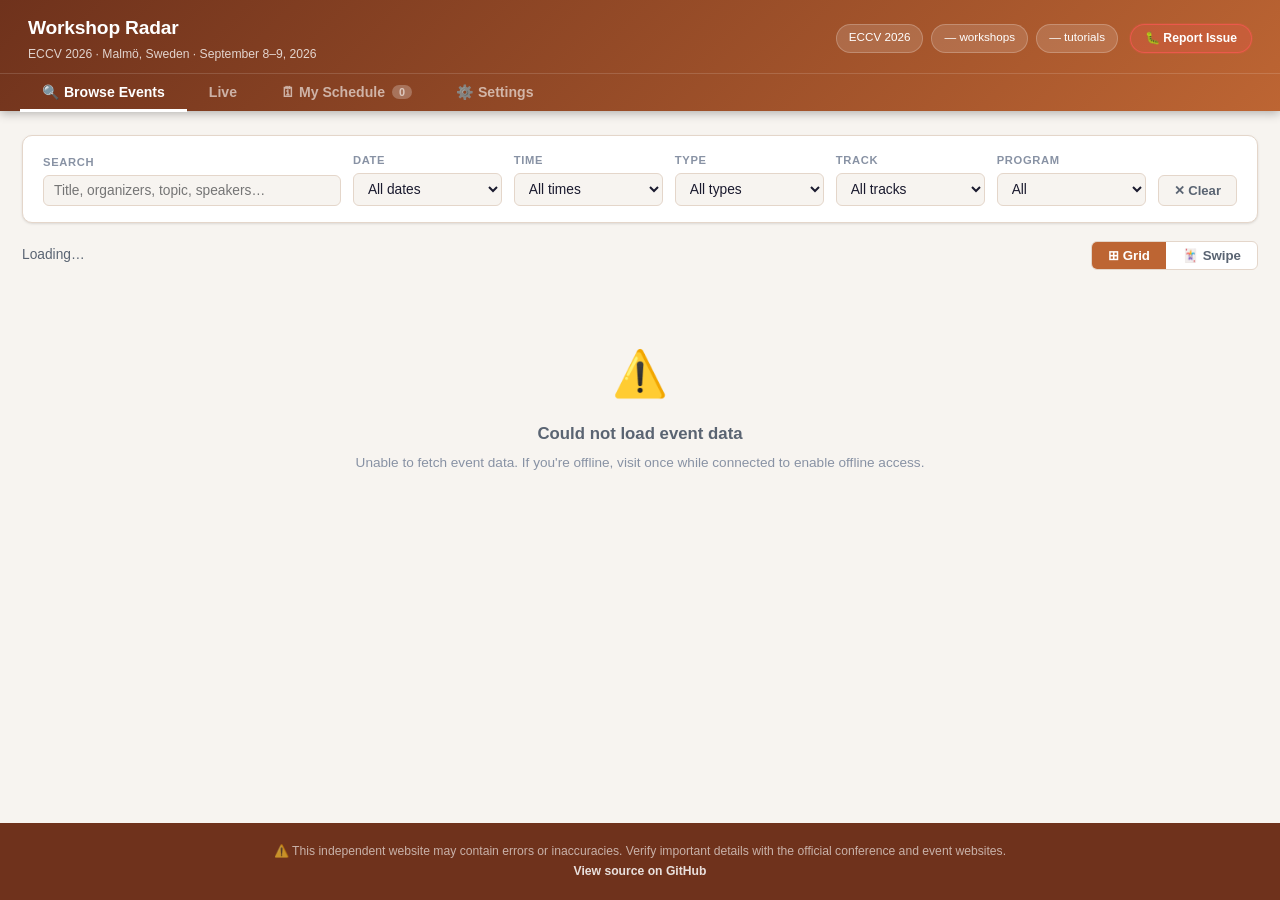
==== commit f2c3c0d1: "Repository re-organization for accomodating future conference. Add ingest_conference utility script " ====
--- a/index.html
+++ b/index.html
@@ -3,7 +3,7 @@
 <head>
   <meta charset="UTF-8">
   <meta name="viewport" content="width=device-width, initial-scale=1.0">
-  <title>CVPR 2026 — Workshops &amp; Tutorials</title>
+  <title>Workshop Radar</title>
   <link rel="icon" type="image/png" href="assets/images/logo.png">
   <link rel="apple-touch-icon" href="assets/images/logo.png">
   <link rel="stylesheet" href="assets/css/styles.css">
@@ -15,19 +15,26 @@
     (window.vaq = window.vaq || []).push(arguments);
   };
   window.si = window.si || function () { (window.siq = window.siq || []).push(arguments); };
+  if (!['localhost', '127.0.0.1'].includes(window.location.hostname)) {
+    ['/_vercel/insights/script.js', '/_vercel/speed-insights/script.js'].forEach(src => {
+      const script = document.createElement('script');
+      script.defer = true;
+      script.src = src;
+      document.head.appendChild(script);
+    });
+  }
 </script>
-<script defer src="/_vercel/insights/script.js"></script>
-<script defer src="/_vercel/speed-insights/script.js"></script>
-
-<body>
+
+<body class="conference-loading">
 
 <header>
   <div class="header-top">
     <div class="header-brand">
-      <h1>CVPR 2026 — Workshops &amp; Tutorials Radar</h1>
-      <p>Denver Convention Center · Denver, Colorado, USA &nbsp;·&nbsp; June 3–4, 2026</p>
+      <h1 id="brand-name">Workshop Radar</h1>
+      <p id="conference-subtitle">Loading current conference…</p>
     </div>
     <div class="header-meta">
+      <span class="meta-pill" id="pill-conference">Current conference</span>
       <span class="meta-pill" id="pill-workshops">— workshops</span>
       <span class="meta-pill" id="pill-tutorials">— tutorials</span>
       <a class="btn-report" href="https://github.com/Gabrysse/cvprworkshopradar/issues/new?template=event-correction.yml" target="_blank" rel="noopener noreferrer">🐛 Report Issue</a>
@@ -35,6 +42,7 @@
   </div>
   <nav class="tab-nav">
     <button class="tab-btn active" data-tab="browse">🔍 Browse Events</button>
+    <button class="tab-btn" data-tab="live" hidden><span class="live-tab-dot" aria-hidden="true" hidden></span>Live</button>
     <button class="tab-btn" data-tab="schedule">
       🗓 My Schedule
       <span class="tab-badge" id="sched-badge">0</span>
@@ -64,8 +72,6 @@
           <label for="f-date">Date</label>
           <select id="f-date">
             <option value="">All dates</option>
-            <option value="6/3/2026">Wed, June 3</option>
-            <option value="6/4/2026">Thu, June 4</option>
           </select>
         </div>
         <div class="filter-group">
@@ -132,6 +138,14 @@
 
   </div>
 
+  <!-- ── Live Tab ────────────────────────────────────────── -->
+  <div id="tab-live" class="tab-panel" aria-live="polite">
+    <div class="live-loading">
+      <div class="spinner"></div>
+      <p>Checking the live programme…</p>
+    </div>
+  </div>
+
   <!-- ── My Schedule Tab ─────────────────────────────────── -->
   <div id="tab-schedule" class="tab-panel">
 
@@ -173,6 +187,14 @@
           </button>
         </div>
 
+        <div class="settings-row" id="archive-settings-row">
+          <div class="settings-row-info">
+            <div class="settings-row-label">Past conferences</div>
+            <div class="settings-row-desc">Browse compact records from earlier editions</div>
+          </div>
+          <a class="archive-link" href="archive.html">Archive ↗</a>
+        </div>
+
         <div class="settings-row">
           <div class="settings-row-info">
             <div class="settings-row-label">Theme</div>
@@ -267,6 +289,7 @@
           <div class="modal-section-label" style="margin-bottom:0;">Program / Schedule</div>
           <button class="btn btn-ghost program-compact-btn" id="program-compact-btn">⊟ Compact</button>
         </div>
+        <div id="modal-filter-bar" class="tl-filter-bar" style="display:none;margin:8px 0 4px;flex-wrap:wrap;"></div>
         <div class="modal-program-wrap" id="modal-program-wrap">
           <div class="modal-program-text" id="modal-program-text"></div>
           <div class="modal-program-unavailable" id="modal-program-unavailable" style="display:none"></div>
@@ -329,7 +352,7 @@
 <div id="tl-tooltip" class="tl-tooltip" style="display:none"></div>
 
 <footer class="site-footer">
-  <p>⚠️ This website may contain errors or inaccuracies. We are not affiliated with or endorsed by CVPR, IEEE, or CVF in any way. Use at your own discretion.</p>
+  <p>⚠️ This independent website may contain errors or inaccuracies. Verify important details with the official conference and event websites.</p>
   <p><a href="https://github.com/Gabrysse/cvprworkshopradar/" target="_blank" rel="noopener noreferrer">View source on GitHub</a></p>
 </footer>
 
--- a/assets/css/styles.css
+++ b/assets/css/styles.css
@@ -20,8 +20,67 @@
   --radius-sm:     6px;
   --tr:            0.17s ease;
 }
+
+/* Conference identity: ECCV uses weathered copper rather than an alert-orange. */
+body[data-conference-theme="eccv"] {
+  --primary: #9c4e24;
+  --primary-light: #bd6533;
+  --primary-dark: #6f321c;
+  --accent: #bd6533;
+  --accent-light: #e9b089;
+  --bg: #f7f4f0;
+  --border: #e4d6ca;
+}
+
+.upcoming-panel {
+  max-width: 760px;
+  margin: clamp(44px, 12vh, 132px) auto;
+  padding: clamp(30px, 7vw, 72px);
+  border: 1px solid #ead8cb;
+  border-radius: 18px;
+  background: linear-gradient(135deg, #fffdfa 0%, #f8eee8 100%);
+  box-shadow: 0 20px 55px rgba(111, 50, 28, .11);
+  text-align: center;
+}
+.upcoming-kicker, .archive-eyebrow {
+  color: var(--primary-light);
+  font-size: .73rem;
+  font-weight: 800;
+  letter-spacing: .12em;
+  text-transform: uppercase;
+}
+.upcoming-panel h2 { margin: 14px 0 12px; color: var(--primary-dark); font-size: clamp(2.1rem, 6vw, 4.2rem); line-height: .95; letter-spacing: -.055em; }
+.upcoming-panel > p:not(.upcoming-kicker) { max-width: 490px; margin: 0 auto; color: var(--text-muted); font-size: 1rem; line-height: 1.65; }
+.upcoming-signal { height: 34px; display: flex; gap: 8px; justify-content: center; align-items: end; }
+.upcoming-signal span { display: block; width: 7px; border-radius: 8px; background: var(--primary-light); animation: radar-signal 1.8s ease-in-out infinite; }
+.upcoming-signal span:nth-child(1) { height: 12px; animation-delay: -.35s; }.upcoming-signal span:nth-child(2) { height: 28px; animation-delay: -.15s; }.upcoming-signal span:nth-child(3) { height: 18px; }
+@keyframes radar-signal { 50% { transform: translateY(-4px); opacity: .55; } }
+.upcoming-links { display: flex; justify-content: center; flex-wrap: wrap; gap: 18px; margin-top: 28px; }
+.upcoming-links a, .archive-link, .archive-event a { color: var(--primary); font-weight: 700; font-size: .85rem; text-decoration: none; }
+.upcoming-links a:hover, .archive-link:hover, .archive-event a:hover { text-decoration: underline; }
+
+/* Past-programme view: dense enough to be useful, intentionally quieter than the live radar. */
+.archive-page { background: #f7f6f3; }
+.archive-header { position: static; background: #20272d; box-shadow: none; }
+.archive-header-inner { width: min(1120px, calc(100% - 40px)); margin: 0 auto; min-height: 58px; display: flex; align-items: center; gap: 14px; color: rgba(255,255,255,.66); font-size: .8rem; }
+.archive-brand { color: #fff; font-weight: 800; text-decoration: none; letter-spacing: -.02em; font-size: 1rem; }
+.archive-label { padding-left: 14px; border-left: 1px solid rgba(255,255,255,.22); }
+.archive-back { margin-left: auto; color: #e9b089; font-weight: 700; text-decoration: none; }
+.archive-main { width: min(1120px, calc(100% - 40px)); margin: 0 auto; padding: 72px 0 84px; }
+.archive-intro { max-width: 650px; margin-bottom: 46px; }
+.archive-intro h1 { margin: 9px 0 12px; color: #20272d; font-size: clamp(2.2rem, 5vw, 4.3rem); line-height: .96; letter-spacing: -.06em; }
+.archive-intro > p:not(.archive-eyebrow) { color: #667078; line-height: 1.65; }
+.archive-conferences { display: grid; gap: 28px; }
+.archive-conference { background: #fff; border: 1px solid #e1e1dc; border-radius: 12px; padding: clamp(21px, 4vw, 36px); box-shadow: 0 5px 18px rgba(27, 35, 40, .04); }
+.archive-conference-head { display: flex; justify-content: space-between; gap: 22px; align-items: start; padding-bottom: 22px; border-bottom: 1px solid #ecece7; }
+.archive-conference h2 { color: #20272d; font-size: 1.5rem; letter-spacing: -.025em; }.archive-conference-head p:not(.archive-eyebrow) { margin-top: 4px; color: #778087; font-size: .86rem; }
+.archive-counts { display: flex; flex-wrap: wrap; justify-content: end; gap: 7px; }.archive-counts span { border: 1px solid #dfdfd8; border-radius: 99px; color: #596269; padding: 4px 8px; font-size: .72rem; font-weight: 700; white-space: nowrap; }
+.archive-search { display: block; margin: 24px 0 15px; }.archive-search span { display: block; margin-bottom: 6px; color: #6d757b; font-size: .7rem; font-weight: 800; letter-spacing: .08em; text-transform: uppercase; }.archive-search input { width: 100%; border: 1px solid #deded8; border-radius: 7px; background: #f8f8f5; color: #20272d; padding: 10px 12px; font: inherit; outline: none; }.archive-search input:focus { border-color: #bd6533; background: #fff; }
+.archive-results { display: grid; grid-template-columns: repeat(auto-fit, minmax(270px, 1fr)); gap: 10px; max-height: 720px; overflow: auto; padding-right: 4px; }.archive-event { border: 1px solid #e7e7e2; border-radius: 8px; padding: 14px; }.archive-event-top { display: flex; justify-content: space-between; gap: 8px; color: #7b8389; font-size: .71rem; }.archive-type { color: #99502a; font-weight: 800; text-transform: uppercase; letter-spacing: .06em; }.archive-event h3 { margin: 9px 0 6px; color: #2b3338; font-size: .92rem; line-height: 1.38; }.archive-event-meta { color: #798188; font-size: .75rem; }.archive-event-summary { display: -webkit-box; overflow: hidden; margin-top: 9px; color: #626b71; font-size: .77rem; line-height: 1.55; -webkit-box-orient: vertical; -webkit-line-clamp: 3; }.archive-event-links { min-height: 18px; margin-top: 9px; }.archive-empty, .archive-loading { color: #6c757b; font-size: .9rem; }
+@media (prefers-reduced-motion: reduce) { .upcoming-signal span { animation: none; } }
+@media (max-width: 620px) { .archive-header-inner, .archive-main { width: min(100% - 28px, 1120px); }.archive-main { padding-top: 42px; }.archive-label { display: none; }.archive-conference-head { flex-direction: column; }.archive-counts { justify-content: start; }.upcoming-panel { margin: 28px auto; } }
 *, *::before, *::after { box-sizing: border-box; margin: 0; padding: 0; }
-html { -webkit-text-size-adjust: 100%; text-size-adjust: 100%; }
+html { -webkit-text-size-adjust: 100%; text-size-adjust: 100%; color-scheme: light; }
 
 body {
   font-family: -apple-system, BlinkMacSystemFont, 'Segoe UI', Roboto, sans-serif;
@@ -49,6 +108,15 @@
   padding: 14px 28px 10px;
   gap: 16px;
   flex-wrap: wrap;
+  overflow: hidden;
+  max-height: 120px;
+  transition: max-height 0.28s ease, padding-top 0.28s ease, padding-bottom 0.28s ease, opacity 0.2s ease;
+}
+header.compact .header-top {
+  max-height: 0;
+  padding-top: 0;
+  padding-bottom: 0;
+  opacity: 0;
 }
 .header-brand h1 { font-size: 1.2rem; font-weight: 700; letter-spacing: -.01em; }
 .header-brand p  { font-size: .76rem; opacity: .78; margin-top: 2px; }
@@ -98,6 +166,20 @@
   transition: background var(--tr);
 }
 .tab-btn.active .tab-badge { background: var(--accent-light); color: var(--primary-dark); }
+.live-tab-dot, .live-status-dot {
+  width: 7px;
+  height: 7px;
+  flex: 0 0 7px;
+  border-radius: 50%;
+  background: #ff4d4d;
+  box-shadow: 0 0 0 0 rgba(255,77,77,.64);
+  animation: live-pulse 1.45s ease-out infinite;
+}
+.live-status-dot { display: inline-block; margin: 0 6px 1px 0; vertical-align: middle; }
+@keyframes live-pulse {
+  70% { box-shadow: 0 0 0 6px rgba(255,77,77,0); }
+  100% { box-shadow: 0 0 0 0 rgba(255,77,77,0); }
+}
 
 /* ── Main Layout ────────────────────────────────────── */
 main { max-width: 1440px; width: 100%; margin: 0 auto; padding: 24px 22px 60px; flex: 1; }
@@ -1063,7 +1145,58 @@
   --shadow-sm:    0 1px 3px rgba(0,0,0,.40), 0 1px 2px rgba(0,0,0,.20);
   --shadow-md:    0 4px 14px rgba(0,0,0,.50), 0 2px 4px rgba(0,0,0,.30);
   --shadow-lg:    0 8px 28px rgba(0,0,0,.65);
-}
+  color-scheme: dark;
+}
+
+/* ECCV keeps its copper identity at night, but moves every surface to warm charcoal. */
+html.dark-mode body[data-conference-theme="eccv"] {
+  --primary:       #e1a071;
+  --primary-light: #d67a46;
+  --primary-dark:  #f0b88e;
+  --accent:        #e59a68;
+  --accent-light:  #f4bd98;
+  --bg:            #15100d;
+  --bg-card:       #211713;
+  --text:          #f7ebe4;
+  --text-muted:    #cab3a5;
+  --text-light:    #957d70;
+  --border:        #4b372d;
+  --border-light:  #31231d;
+}
+html.dark-mode body[data-conference-theme="eccv"] .upcoming-panel {
+  border-color: #5b3d2e;
+  background: linear-gradient(135deg, #2a1b15 0%, #19110e 100%);
+  box-shadow: 0 20px 55px rgba(0,0,0,.42);
+}
+html.dark-mode body[data-conference-theme="eccv"] .upcoming-panel h2 { color: var(--primary-dark); }
+html.dark-mode body[data-conference-theme="eccv"] > header {
+  background: linear-gradient(135deg, #321c14 0%, #71391f 100%);
+  box-shadow: 0 2px 12px rgba(0,0,0,.48);
+}
+html.dark-mode body[data-conference-theme="eccv"] .tab-btn.active .tab-badge {
+  background: #8c4828;
+  color: #fff5ef;
+}
+
+/* The archive has no controls of its own, so it follows the theme selected on the main radar. */
+html.dark-mode .archive-page { background: #12100e; }
+html.dark-mode .archive-header { background: #1a120f; }
+html.dark-mode .archive-intro h1 { color: #f7ebe4; }
+html.dark-mode .archive-intro > p:not(.archive-eyebrow) { color: #c4ada0; }
+html.dark-mode .archive-conference { background: #201814; border-color: #49382f; box-shadow: 0 5px 18px rgba(0,0,0,.26); }
+html.dark-mode .archive-conference-head { border-color: #382920; }
+html.dark-mode .archive-conference h2 { color: #f7ebe4; }
+html.dark-mode .archive-conference-head p:not(.archive-eyebrow) { color: #c4ada0; }
+html.dark-mode .archive-counts span { border-color: #4a382e; color: #cbb7aa; }
+html.dark-mode .archive-search span { color: #bea99d; }
+html.dark-mode .archive-search input { border-color: #4a382e; background: #17120f; color: #f7ebe4; }
+html.dark-mode .archive-search input:focus { border-color: var(--accent); background: #211713; }
+html.dark-mode .archive-event { border-color: #3b2b23; }
+html.dark-mode .archive-event-top, html.dark-mode .archive-event-meta { color: #bca79b; }
+html.dark-mode .archive-type { color: var(--accent-light); }
+html.dark-mode .archive-event h3 { color: #f2e4dc; }
+html.dark-mode .archive-event-summary { color: #c4ada0; }
+html.dark-mode .archive-empty, html.dark-mode .archive-loading { color: #bca79b; }
 html.dark-mode .filter-group input,
 html.dark-mode .filter-group select { background: #23263a; color: var(--text); border-color: var(--border); }
 html.dark-mode .filter-group input:focus,
@@ -1370,6 +1503,160 @@
 html.dark-mode .tl-filter-btn--housekeeping { --tl-block-bg:#3e2000; --tl-block-text:#ffcc80; --tl-block-border:#ffa726; }
 html.dark-mode .tl-filter-btn--default      { --tl-block-bg:#1a2a4a; --tl-block-text:#90caf9; --tl-block-border:#42a5f5; }
 html.dark-mode .tl-filter-btn--none         { --tl-block-bg:#1a1d2e; --tl-block-text:#6b7280; --tl-block-border:#374151; }
+
+/* ── Live Programme ─────────────────────────────────── */
+.live-header {
+  display: flex;
+  align-items: end;
+  justify-content: space-between;
+  gap: 20px;
+  margin: 8px 0 14px;
+}
+.live-eyebrow {
+  color: var(--primary-light);
+  font-size: .7rem;
+  font-weight: 800;
+  letter-spacing: .11em;
+  text-transform: uppercase;
+}
+.live-header h1 { margin: 4px 0 3px; color: var(--text); font-size: clamp(1.8rem, 4vw, 2.55rem); line-height: 1; letter-spacing: -.045em; }
+.live-header > div > p:last-child { color: var(--text-muted); font-size: .88rem; }
+.live-clock {
+  flex-shrink: 0;
+  min-width: 156px;
+  padding: 9px 12px;
+  border: 1px solid var(--border);
+  border-radius: var(--radius-sm);
+  background: var(--bg-card);
+  color: var(--text);
+  text-align: right;
+  box-shadow: var(--shadow-sm);
+}
+.live-clock span { display: block; font-size: .82rem; font-weight: 750; }
+.live-clock small { display: block; margin-top: 1px; color: var(--text-light); font-size: .67rem; }
+.live-controls { display: flex; align-items: center; justify-content: space-between; gap: 12px; margin-bottom: 12px; }
+.live-scope-toggle {
+  display: inline-flex;
+  align-items: center;
+  flex-shrink: 0;
+  overflow: hidden;
+  border: 1px solid var(--border);
+  border-radius: var(--radius-sm);
+  background: var(--bg-card);
+}
+.live-scope-toggle > span { padding: 0 8px; color: var(--text-light); font-size: .68rem; font-weight: 750; text-transform: uppercase; letter-spacing: .06em; }
+.live-scope-btn {
+  padding: 7px 10px;
+  border: 0;
+  border-left: 1px solid var(--border);
+  background: transparent;
+  color: var(--text-muted);
+  cursor: pointer;
+  font: inherit;
+  font-size: .72rem;
+  font-weight: 750;
+  transition: background var(--tr), color var(--tr);
+}
+.live-scope-btn:hover:not(.active) { background: var(--border-light); color: var(--text); }
+.live-scope-btn.active { background: var(--primary-light); color: #fff; }
+.live-filter-bar { margin: 0; padding: 0; }
+.live-layout { display: grid; gap: 14px; }
+.live-upcoming-grid { display: grid; grid-template-columns: repeat(2, minmax(0, 1fr)); gap: 14px; }
+.live-lane {
+  min-width: 0;
+  padding: 16px;
+  border: 1px solid var(--border);
+  border-radius: var(--radius);
+  background: var(--bg-card);
+  box-shadow: var(--shadow-sm);
+}
+.live-lane--now { border-color: var(--primary-light); }
+.live-lane-head { display: flex; align-items: flex-start; justify-content: space-between; gap: 12px; padding-bottom: 11px; border-bottom: 1px solid var(--border-light); }
+.live-lane-head p { color: var(--text-light); font-size: .66rem; font-weight: 750; letter-spacing: .09em; text-transform: uppercase; }
+.live-lane-head h2 { margin-top: 2px; color: var(--text); font-size: 1rem; letter-spacing: -.015em; }
+.live-lane-head > span { min-width: 24px; padding: 2px 8px; border: 1px solid var(--border); border-radius: 99px; color: var(--text-muted); font-size: .72rem; font-weight: 800; text-align: center; }
+.live-lane--now .live-lane-head > span { border-color: var(--primary-light); background: var(--primary-light); color: #fff; }
+.live-card-list { display: grid; gap: 8px; margin-top: 10px; }
+.live-card {
+  display: grid;
+  grid-template-columns: minmax(0, 1fr) auto;
+  overflow: hidden;
+  border: 1px solid var(--border);
+  border-left: 4px solid var(--tl-block-border, var(--accent));
+  border-radius: var(--radius-sm);
+  background: var(--bg);
+}
+.live-card--now { box-shadow: inset 0 0 0 1px var(--tl-block-border, var(--primary-light)); }
+.live-block {
+  min-width: 0;
+  padding: 10px 11px;
+  border: 0;
+  background: transparent;
+  color: inherit;
+  cursor: pointer;
+  font: inherit;
+  text-align: left;
+}
+.live-block:hover { background: var(--border-light); }
+.live-block:focus-visible, .live-save-btn:focus-visible { outline: 2px solid var(--accent); outline-offset: -2px; }
+.live-card-top { display: flex; align-items: center; justify-content: space-between; gap: 8px; margin-bottom: 5px; }
+.live-state {
+  display: inline-flex;
+  align-items: center;
+  max-width: 70%;
+  padding: 2px 6px;
+  border: 1px solid var(--tl-block-border, var(--accent));
+  border-radius: 99px;
+  background: var(--tl-block-bg, var(--bg-card));
+  color: var(--tl-block-text, var(--accent));
+  font-size: .64rem;
+  font-weight: 800;
+  letter-spacing: .02em;
+  white-space: nowrap;
+}
+.live-time { flex-shrink: 0; color: var(--text-muted); font-size: .72rem; font-variant-numeric: tabular-nums; }
+.live-title { display: block; color: var(--text); font-size: .87rem; font-weight: 750; line-height: 1.35; }
+.live-speaker, .live-event, .live-meta { display: block; overflow: hidden; color: var(--text-muted); font-size: .73rem; line-height: 1.35; text-overflow: ellipsis; white-space: nowrap; }
+.live-speaker { margin-top: 3px; }
+.live-event { margin-top: 5px; color: var(--text); font-weight: 650; }
+.live-meta { margin-top: 2px; color: var(--text-light); }
+.live-save-btn {
+  align-self: stretch;
+  min-width: 116px;
+  padding: 8px 10px;
+  border: 0;
+  border-left: 1px solid var(--border);
+  background: var(--bg-card);
+  color: var(--primary);
+  cursor: pointer;
+  font: inherit;
+  font-size: .7rem;
+  font-weight: 750;
+  transition: background var(--tr), color var(--tr);
+}
+.live-save-btn:hover { background: var(--border-light); color: var(--accent); }
+.live-save-btn.saved { color: var(--accent); }
+.live-lane-empty { padding: 17px 2px 3px; color: var(--text-light); font-size: .8rem; }
+.live-loading { padding: 70px 20px; color: var(--text-light); text-align: center; }
+.live-loading .spinner { margin-bottom: 14px; }
+.live-empty { margin-top: 16px; border: 1px dashed var(--border); border-radius: var(--radius); background: var(--bg-card); }
+
+@media (max-width: 700px) {
+  .live-header { align-items: flex-start; flex-direction: column; }
+  .live-clock { min-width: 0; text-align: left; }
+  .live-controls { align-items: flex-start; flex-direction: column; }
+  .live-upcoming-grid { grid-template-columns: 1fr; }
+}
+@media (max-width: 480px) {
+  .tab-nav { padding: 0 8px; overflow-x: auto; }
+  .tab-btn { flex-shrink: 0; padding: 9px 13px; }
+  .live-lane { padding: 13px; }
+  .live-card { grid-template-columns: minmax(0, 1fr); }
+  .live-save-btn { min-height: 34px; border-top: 1px solid var(--border); border-left: 0; }
+}
+@media (prefers-reduced-motion: reduce) {
+  .live-tab-dot, .live-status-dot { animation: none; }
+}
 /* ── No-program row ── */
 .tl-row--no-prog {
   background: #f7f5f2;
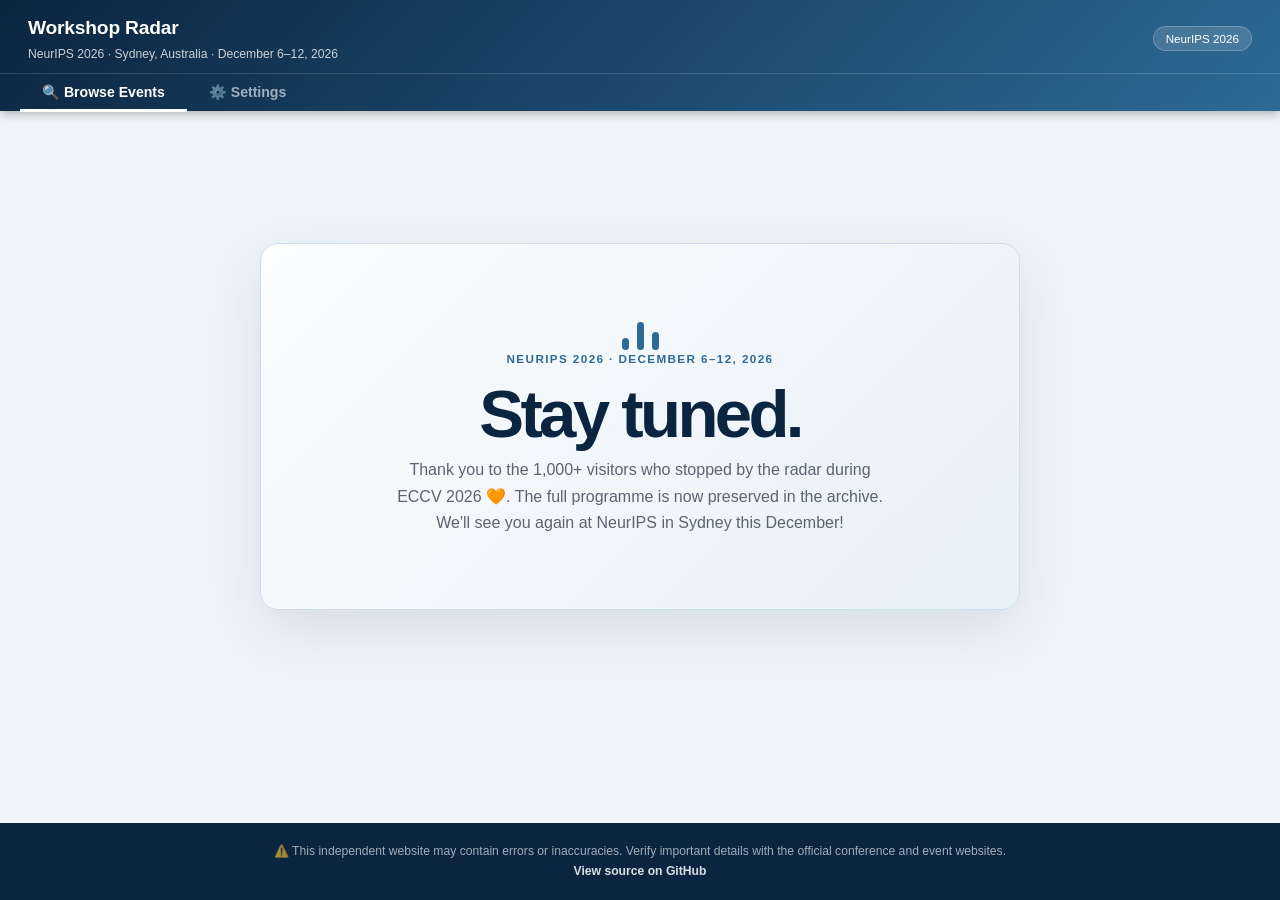
==== commit a21ceb0d: "fix: minor changes" ====
--- a/index.html
+++ b/index.html
@@ -37,7 +37,7 @@
       <span class="meta-pill" id="pill-conference">Current conference</span>
       <span class="meta-pill" id="pill-workshops">— workshops</span>
       <span class="meta-pill" id="pill-tutorials">— tutorials</span>
-      <a class="btn-report" href="https://github.com/Gabrysse/cvprworkshopradar/issues/new?template=event-correction.yml" target="_blank" rel="noopener noreferrer">🐛 Report Issue</a>
+      <a class="btn-report" href="https://github.com/Gabrysse/workshopradar/issues/new?template=event-correction.yml" target="_blank" rel="noopener noreferrer">🐛 Report Issue</a>
     </div>
   </div>
   <nav class="tab-nav">
@@ -353,7 +353,7 @@
 
 <footer class="site-footer">
   <p>⚠️ This independent website may contain errors or inaccuracies. Verify important details with the official conference and event websites.</p>
-  <p><a href="https://github.com/Gabrysse/cvprworkshopradar/" target="_blank" rel="noopener noreferrer">View source on GitHub</a></p>
+  <p><a href="https://github.com/Gabrysse/workshopradar/" target="_blank" rel="noopener noreferrer">View source on GitHub</a></p>
 </footer>
 
 <script src="assets/js/qrcode.min.js"></script>
--- a/assets/css/styles.css
+++ b/assets/css/styles.css
@@ -31,15 +31,36 @@
   --bg: #f7f4f0;
   --border: #e4d6ca;
 }
+body[data-conference-theme="eccv"] .upcoming-panel {
+  border-color: #ead8cb;
+  background: linear-gradient(135deg, #fffdfa 0%, #f8eee8 100%);
+  box-shadow: 0 20px 55px rgba(111, 50, 28, .11);
+}
+
+/* Conference identity: NeurIPS wears a calm Sydney-harbour blue. */
+body[data-conference-theme="neurips"] {
+  --primary: #123a5c;
+  --primary-light: #2d6a96;
+  --primary-dark: #0b2540;
+  --accent: #2d6a96;
+  --accent-light: #8fb8d4;
+  --bg: #eff4f8;
+  --border: #d3e0e9;
+}
+body[data-conference-theme="neurips"] .upcoming-panel {
+  border-color: #cdddec;
+  background: linear-gradient(135deg, #fbfdfe 0%, #e7f0f7 100%);
+  box-shadow: 0 20px 55px rgba(11, 37, 64, .10);
+}
 
 .upcoming-panel {
   max-width: 760px;
   margin: clamp(44px, 12vh, 132px) auto;
   padding: clamp(30px, 7vw, 72px);
-  border: 1px solid #ead8cb;
+  border: 1px solid var(--border);
   border-radius: 18px;
-  background: linear-gradient(135deg, #fffdfa 0%, #f8eee8 100%);
-  box-shadow: 0 20px 55px rgba(111, 50, 28, .11);
+  background: linear-gradient(135deg, var(--bg-card) 0%, var(--bg) 100%);
+  box-shadow: 0 20px 55px rgba(0, 0, 0, .08);
   text-align: center;
 }
 .upcoming-kicker, .archive-eyebrow {
@@ -55,9 +76,8 @@
 .upcoming-signal span { display: block; width: 7px; border-radius: 8px; background: var(--primary-light); animation: radar-signal 1.8s ease-in-out infinite; }
 .upcoming-signal span:nth-child(1) { height: 12px; animation-delay: -.35s; }.upcoming-signal span:nth-child(2) { height: 28px; animation-delay: -.15s; }.upcoming-signal span:nth-child(3) { height: 18px; }
 @keyframes radar-signal { 50% { transform: translateY(-4px); opacity: .55; } }
-.upcoming-links { display: flex; justify-content: center; flex-wrap: wrap; gap: 18px; margin-top: 28px; }
-.upcoming-links a, .archive-link, .archive-event a { color: var(--primary); font-weight: 700; font-size: .85rem; text-decoration: none; }
-.upcoming-links a:hover, .archive-link:hover, .archive-event a:hover { text-decoration: underline; }
+.archive-link, .archive-event a { color: var(--primary); font-weight: 700; font-size: .85rem; text-decoration: none; }
+.archive-link:hover, .archive-event a:hover { text-decoration: underline; }
 
 /* Past-programme view: dense enough to be useful, intentionally quieter than the live radar. */
 .archive-page { background: #f7f6f3; }
@@ -80,7 +100,7 @@
 @media (prefers-reduced-motion: reduce) { .upcoming-signal span { animation: none; } }
 @media (max-width: 620px) { .archive-header-inner, .archive-main { width: min(100% - 28px, 1120px); }.archive-main { padding-top: 42px; }.archive-label { display: none; }.archive-conference-head { flex-direction: column; }.archive-counts { justify-content: start; }.upcoming-panel { margin: 28px auto; } }
 *, *::before, *::after { box-sizing: border-box; margin: 0; padding: 0; }
-html { -webkit-text-size-adjust: 100%; text-size-adjust: 100%; color-scheme: light; }
+html { -webkit-text-size-adjust: 100%; text-size-adjust: 100%; color-scheme: light; overflow-anchor: none; }
 
 body {
   font-family: -apple-system, BlinkMacSystemFont, 'Segoe UI', Roboto, sans-serif;
@@ -100,6 +120,7 @@
   top: 0;
   z-index: 100;
   box-shadow: 0 2px 10px rgba(0,0,0,.30);
+  overflow-anchor: none;
 }
 .header-top {
   display: flex;
@@ -153,6 +174,7 @@
   bottom: -1px;
   font-family: inherit;
 }
+.tab-btn[hidden] { display: none !important; }
 .tab-btn:hover { color: rgba(255,255,255,.90); }
 .tab-btn.active { color: #fff; border-bottom-color: #fff; }
 .tab-badge {
@@ -181,6 +203,22 @@
   100% { box-shadow: 0 0 0 0 rgba(255,77,77,0); }
 }
 
+/* The header needs a two-row layout before phone width; otherwise its metadata gets clipped. */
+@media (max-width: 1100px) {
+  .header-top {
+    align-items: flex-start;
+    flex-direction: column;
+    max-height: 260px;
+  }
+  .header-meta { width: 100%; }
+}
+@media (max-width: 700px) {
+  .header-top { padding: 12px 16px 10px; }
+  .tab-nav { padding: 0 8px; overflow-x: auto; scrollbar-width: none; }
+  .tab-nav::-webkit-scrollbar { display: none; }
+  .tab-btn { flex-shrink: 0; padding: 9px 13px; }
+}
+
 /* ── Main Layout ────────────────────────────────────── */
 main { max-width: 1440px; width: 100%; margin: 0 auto; padding: 24px 22px 60px; flex: 1; }
 .tab-panel { display: none; }
@@ -202,6 +240,7 @@
   align-items: flex-end;
 }
 .filter-group { display: flex; flex-direction: column; gap: 4px; flex: 1; min-width: 130px; }
+.filter-group[hidden] { display: none !important; }
 .filter-group.search { flex: 2; min-width: 200px; }
 .filter-group label {
   font-size: .70rem;
@@ -321,6 +360,10 @@
   font-weight: 700;
   color: var(--text);
   line-height: 1.35;
+  /* A flex item can otherwise retain its intrinsic one-line width on mobile. */
+  min-width: 0;
+  white-space: normal;
+  overflow-wrap: break-word;
 }
 .card-meta {
   display: flex;
@@ -1020,7 +1063,16 @@
   z-index: 10;
   background: transparent;
 }
-.swipe-card-title { font-size: 1.02rem; font-weight: 700; line-height: 1.35; color: var(--text); flex-shrink: 0; }
+.swipe-card-title {
+  font-size: 1.02rem;
+  font-weight: 700;
+  line-height: 1.35;
+  color: var(--text);
+  flex-shrink: 0;
+  min-width: 0;
+  white-space: normal;
+  overflow-wrap: break-word;
+}
 .swipe-card-body  { flex: 1; overflow: hidden; font-size: .83rem; color: var(--text-muted); line-height: 1.55; }
 .swipe-card-foot  { font-size: .76rem; color: var(--text-light); border-top: 1px solid var(--border-light); padding-top: 8px; flex-shrink: 0; }
 .swipe-actions { display: flex; align-items: center; justify-content: center; gap: 18px; }
@@ -1115,22 +1167,73 @@
   .filter-toggle-btn { display: flex !important; border-radius: var(--radius); }
   .filter-row {
     display: none;
-    flex-direction: column;
+    grid-template-columns: repeat(2, minmax(0, 1fr));
+    gap: 11px 12px;
     background: var(--bg-card);
     border: 1.5px solid var(--border);
     border-radius: 0 0 var(--radius) var(--radius);
-    padding: 14px 16px 16px;
+    padding: 15px 14px 13px;
     margin-top: -4px;
     box-shadow: var(--shadow-sm);
   }
-  .filter-row.open { display: flex; }
+  .filter-row.open { display: grid; }
+  .filter-row .filter-group,
+  .filter-row .filter-group.search {
+    min-width: 0;
+    width: auto;
+  }
+  .filter-row .filter-group.search { grid-column: 1 / -1; }
+  .filter-row .filter-group label { font-size: .66rem; letter-spacing: .07em; }
+  .filter-row .filter-group input,
+  .filter-row .filter-group select { padding: 8px 9px; font-size: .84rem; }
+  .filter-row #btn-clear-filters {
+    grid-column: 1 / -1;
+    justify-self: end;
+    align-self: auto !important;
+    padding: 6px 11px;
+    font-size: .76rem;
+  }
+
+  @media (max-width: 360px) {
+    .filter-row { grid-template-columns: 1fr; }
+    .filter-row .filter-group.search { grid-column: auto; }
+  }
 
   /* Program compact button */
   .program-compact-btn { display: inline-flex !important; }
 
-  /* Make program table natural-width so it can scroll without cell overflow */
+  /* Wide programme tables scroll deliberately; the time column stays readable. */
   .modal-program-wrap { overflow-x: auto; }
-  .modal-program-text table { width: max-content; min-width: 100%; }
+  .modal-program-text table {
+    width: 680px;
+    min-width: 100%;
+    table-layout: fixed;
+  }
+  .modal-program-text th:first-child,
+  .modal-program-text td:first-child {
+    position: sticky;
+    left: 0;
+    z-index: 1;
+    width: 108px;
+    min-width: 108px;
+  }
+  .modal-program-text th:first-child { background: var(--bg); z-index: 2; }
+  .modal-program-text td:first-child { background: var(--bg-card); }
+  .modal-program-text tr:nth-child(even) td:first-child { background: var(--border-light); }
+  html.dark-mode .modal-program-text th:first-child { background: #1a1d2e; }
+  html.dark-mode .modal-program-text td:first-child { background: #1a1d2e; }
+  html.dark-mode .modal-program-text tr:nth-child(even) td:first-child { background: #1e2133; }
+  .modal-program-text .time-nowrap {
+    display: inline-block;
+    white-space: normal;
+    line-height: 1.25;
+  }
+  .modal-program-text .time-mobile-break { display: block; }
+  .modal-program-text th:not(:first-child),
+  .modal-program-text td:not(:first-child) {
+    white-space: normal;
+    overflow-wrap: anywhere;
+  }
 }
 
 /* ── Dark Mode ───────────────────────────────────────── */
@@ -1176,6 +1279,35 @@
 html.dark-mode body[data-conference-theme="eccv"] .tab-btn.active .tab-badge {
   background: #8c4828;
   color: #fff5ef;
+}
+
+/* NeurIPS keeps its harbour blue at night, resting on deep slate. */
+html.dark-mode body[data-conference-theme="neurips"] {
+  --primary:       #8fb8d4;
+  --primary-light: #5f97c0;
+  --primary-dark:  #b3d1e5;
+  --accent:        #74a8cd;
+  --accent-light:  #9dc4de;
+  --bg:            #0b1116;
+  --bg-card:       #141d25;
+  --text:          #e9f1f6;
+  --text-muted:    #a3b4c0;
+  --text-light:    #6d808d;
+  --border:        #2a3945;
+  --border-light:  #1c2833;
+}
+html.dark-mode body[data-conference-theme="neurips"] .upcoming-panel {
+  border-color: #2f4353;
+  background: linear-gradient(135deg, #17242e 0%, #0d151c 100%);
+  box-shadow: 0 20px 55px rgba(0,0,0,.45);
+}
+html.dark-mode body[data-conference-theme="neurips"] > header {
+  background: linear-gradient(135deg, #0d1f30 0%, #24507a 100%);
+  box-shadow: 0 2px 12px rgba(0,0,0,.48);
+}
+html.dark-mode body[data-conference-theme="neurips"] .tab-btn.active .tab-badge {
+  background: #2d6a96;
+  color: #eaf3f9;
 }
 
 /* The archive has no controls of its own, so it follows the theme selected on the main radar. */
@@ -1358,6 +1490,7 @@
 
 /* ── Time no-wrap (in program tables) ───────────────── */
 .time-nowrap { white-space: nowrap; }
+.time-mobile-break { display: none; }
 
 /* ── Share / Import Panel ────────────────────────────── */
 .settings-row-share { border-bottom: none; }
@@ -1615,7 +1748,16 @@
   white-space: nowrap;
 }
 .live-time { flex-shrink: 0; color: var(--text-muted); font-size: .72rem; font-variant-numeric: tabular-nums; }
-.live-title { display: block; color: var(--text); font-size: .87rem; font-weight: 750; line-height: 1.35; }
+.live-title {
+  display: block;
+  min-width: 0;
+  color: var(--text);
+  font-size: .87rem;
+  font-weight: 750;
+  line-height: 1.35;
+  white-space: normal;
+  overflow-wrap: break-word;
+}
 .live-speaker, .live-event, .live-meta { display: block; overflow: hidden; color: var(--text-muted); font-size: .73rem; line-height: 1.35; text-overflow: ellipsis; white-space: nowrap; }
 .live-speaker { margin-top: 3px; }
 .live-event { margin-top: 5px; color: var(--text); font-weight: 650; }
@@ -1648,8 +1790,6 @@
   .live-upcoming-grid { grid-template-columns: 1fr; }
 }
 @media (max-width: 480px) {
-  .tab-nav { padding: 0 8px; overflow-x: auto; }
-  .tab-btn { flex-shrink: 0; padding: 9px 13px; }
   .live-lane { padding: 13px; }
   .live-card { grid-template-columns: minmax(0, 1fr); }
   .live-save-btn { min-height: 34px; border-top: 1px solid var(--border); border-left: 0; }
